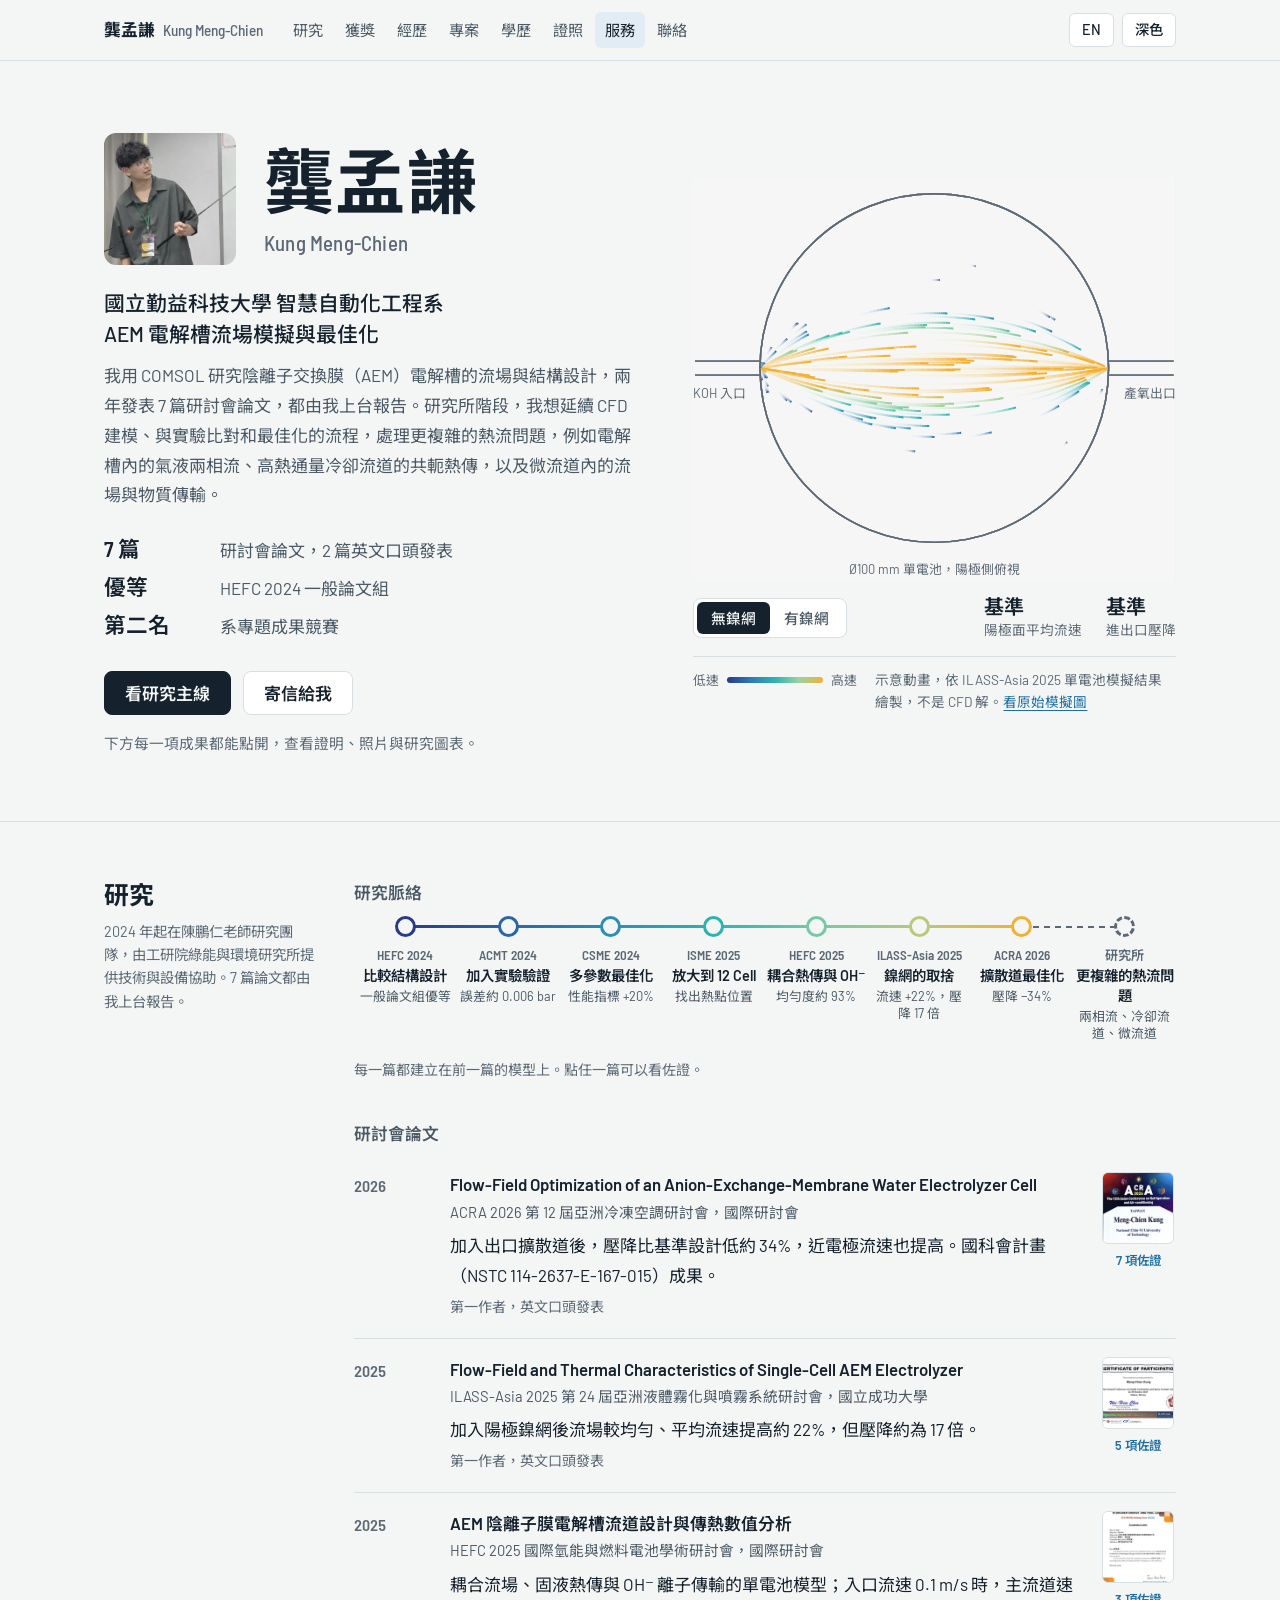
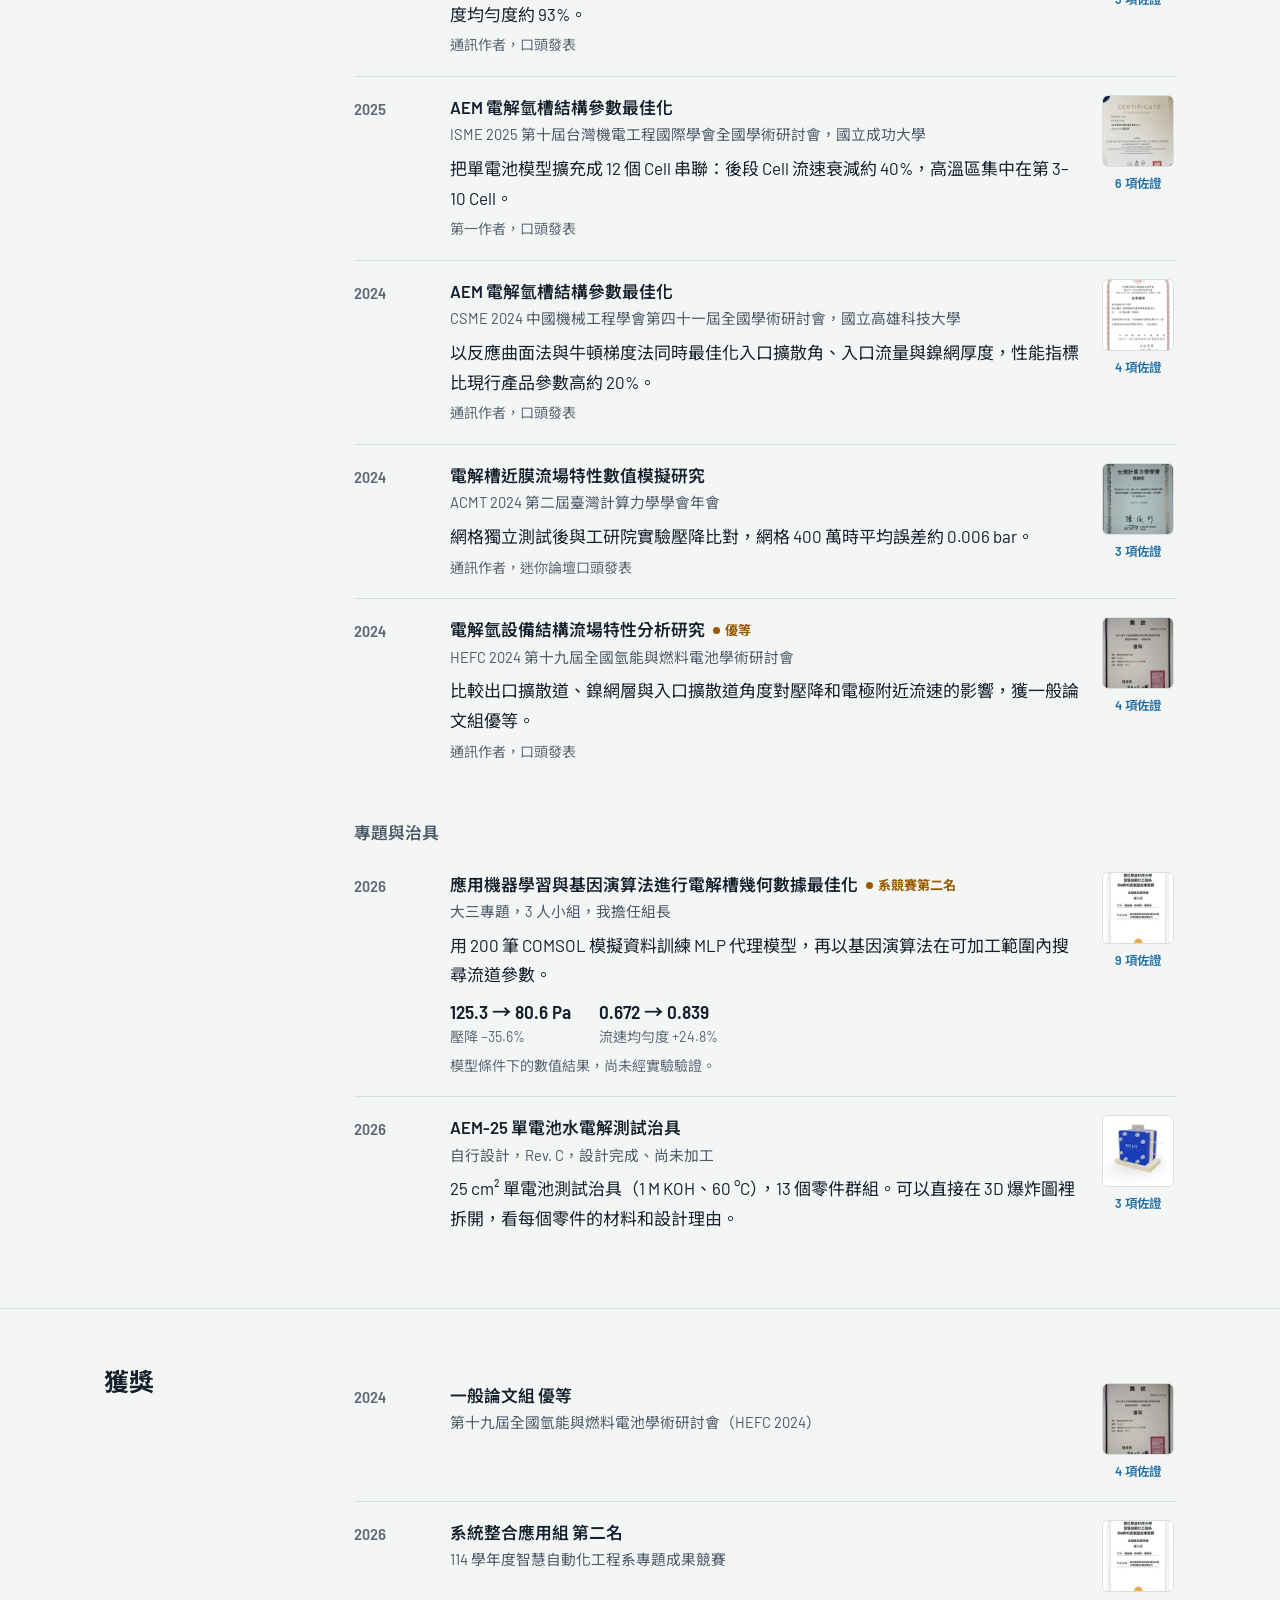
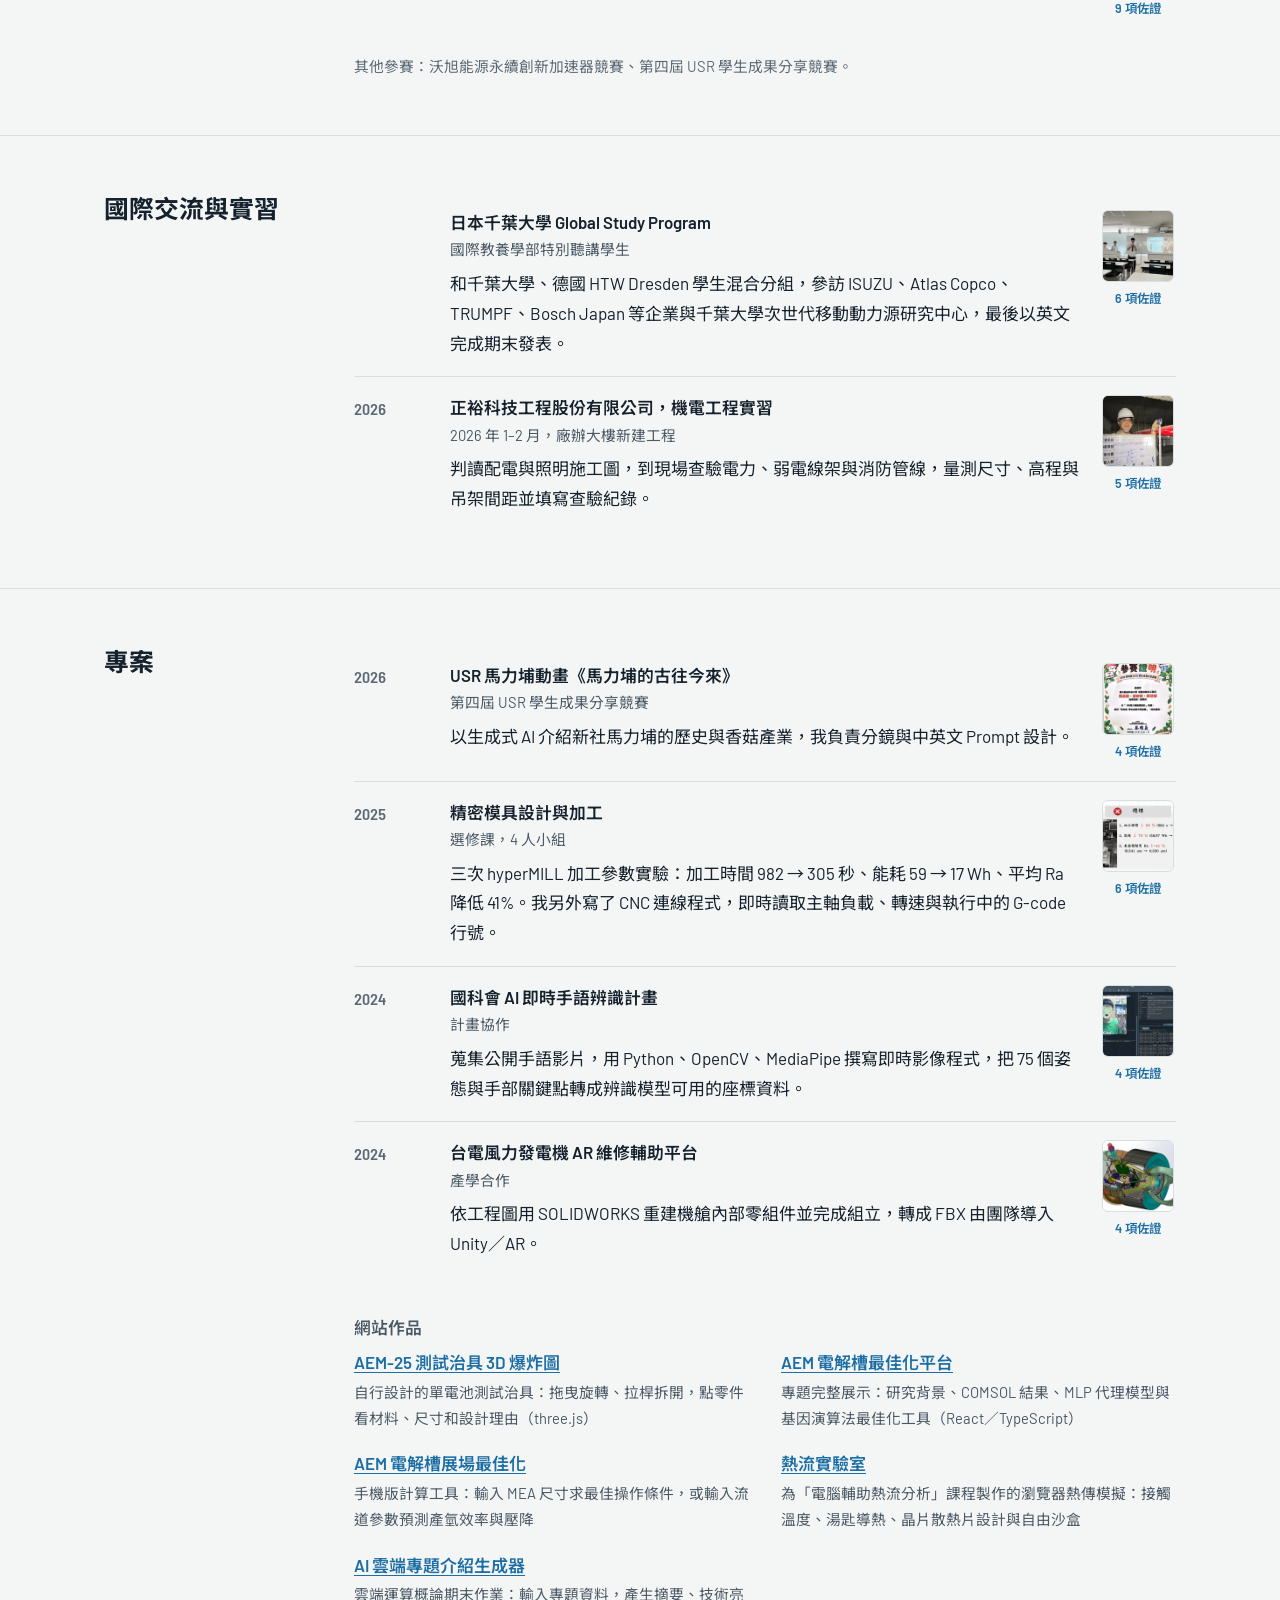
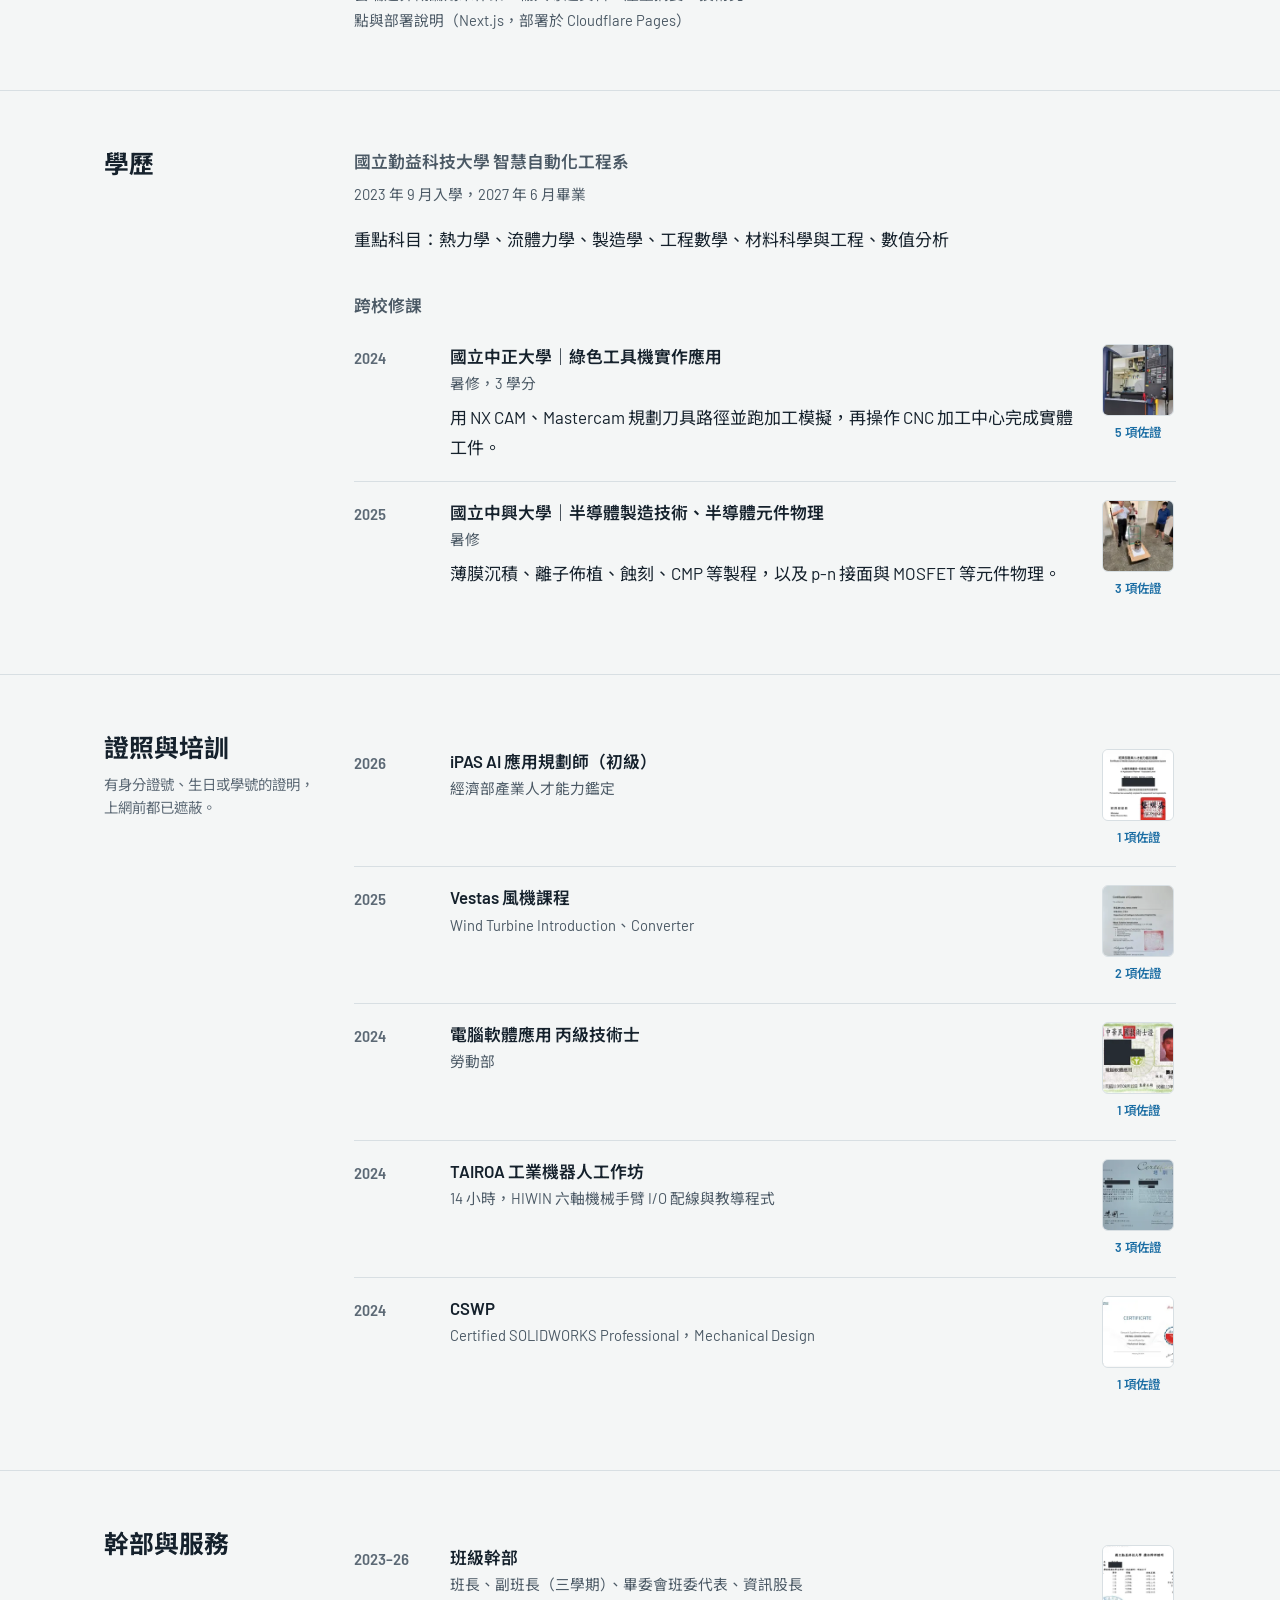
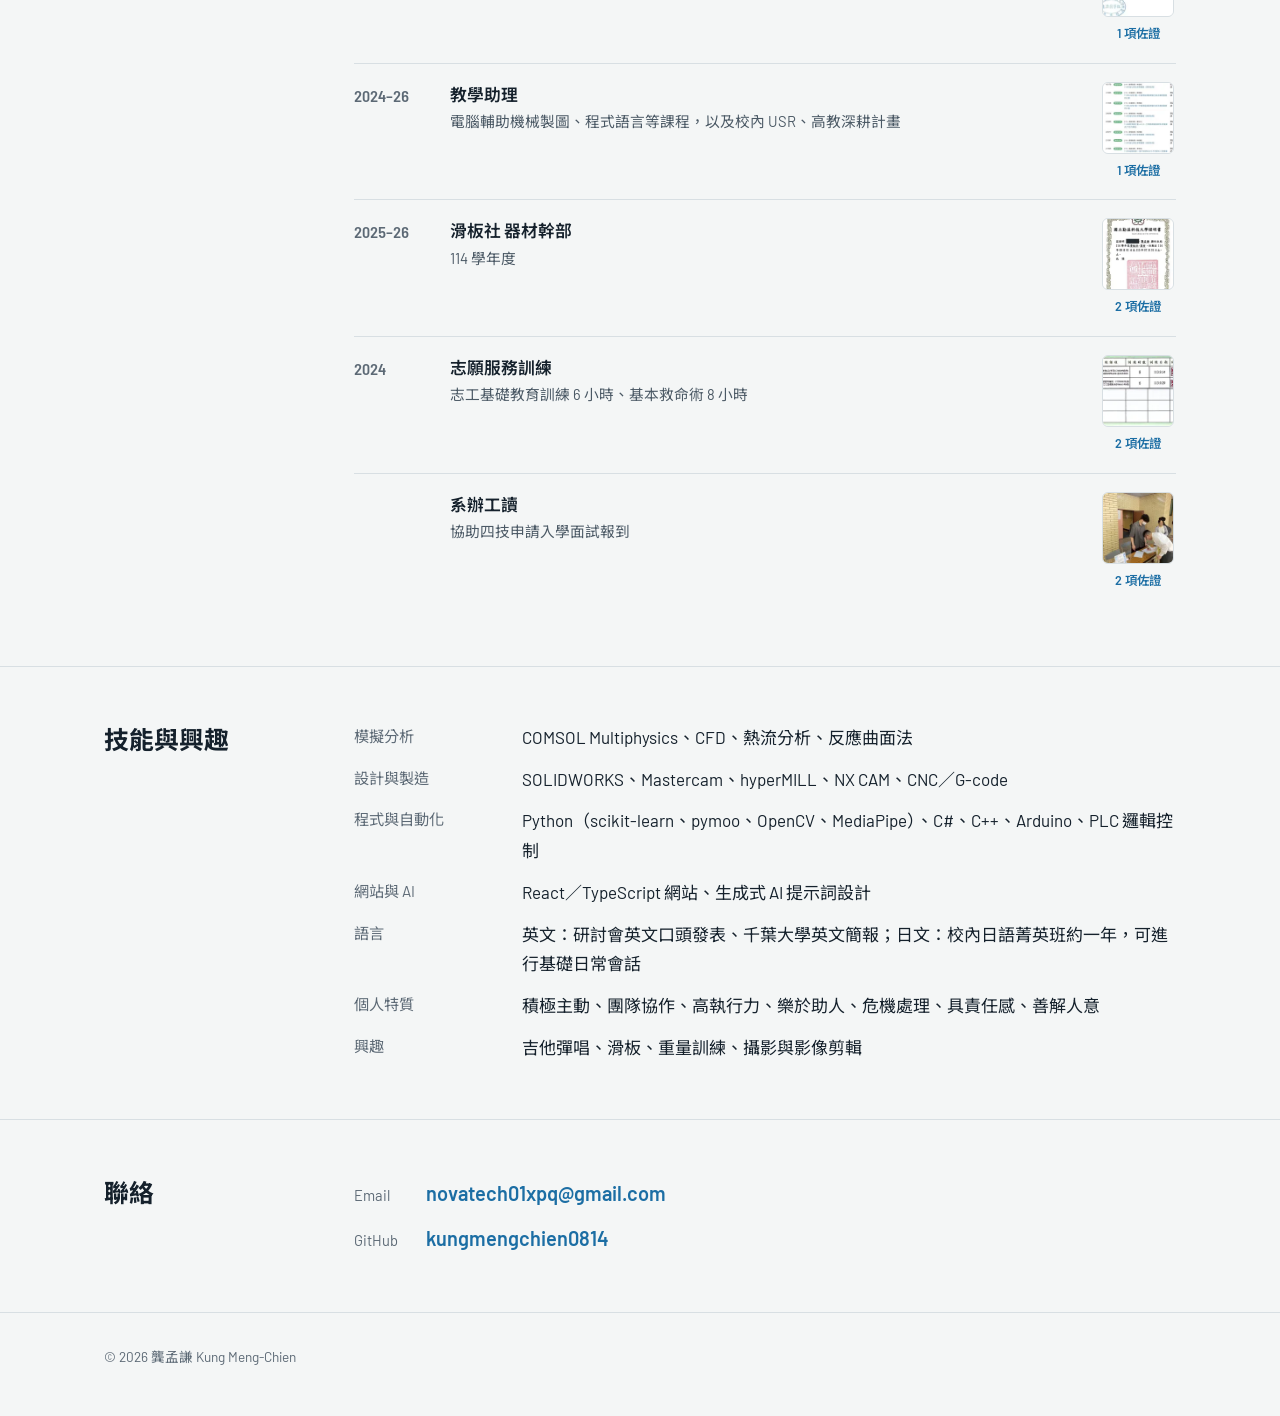
==== index.html @ db16a81c "Open the AEM-25 site in the page's language - Links, the "open in a new tab" button and the embedded" ====
<!DOCTYPE html>
<html lang="zh-Hant">
<head>
    <meta charset="UTF-8">
    <meta name="viewport" content="width=device-width, initial-scale=1.0">
    <title>龔孟謙 | Kung Meng-Chien</title>
    <meta name="description" content="龔孟謙，國立勤益科技大學智慧自動化工程系。研究 AEM 電解槽流場模擬與最佳化，發表 7 篇研討會論文，含 2 篇英文口頭發表。每項成果都附證明與照片。">
    <meta property="og:title" content="龔孟謙 | AEM 電解槽流場模擬與最佳化">
    <meta property="og:description" content="7 篇研討會論文、HEFC 2024 優等、系專題競賽第二名，每項成果都附證明與照片。">
    <meta property="og:image" content="https://kungmengchien.uk/profile.jpg">
    <meta property="og:url" content="https://kungmengchien.uk/">
    <link rel="alternate" hreflang="en" href="https://kungmengchien.uk/en/">
    <link rel="preconnect" href="https://fonts.googleapis.com">
    <link rel="preconnect" href="https://fonts.gstatic.com" crossorigin>
    <link href="https://fonts.googleapis.com/css2?family=Barlow:wght@400;500;600;700&family=Barlow+Semi+Condensed:wght@500;600&family=Noto+Sans+TC:wght@400;700&display=swap" rel="stylesheet">
    <link rel="stylesheet" href="assets/site.css?v=20261030g">
    <script>try { var t = localStorage.getItem("theme"); if (t === "dark" || t === "light") document.documentElement.dataset.theme = t; } catch (e) {}</script>
</head>
<body>
    <a class="skip" href="#main">跳到主要內容</a>
    <header class="topbar">
        <div class="wrap">
            <a class="brand" href="#top">龔孟謙<span>Kung Meng-Chien</span></a>
            <nav class="sections" aria-label="頁面章節">
                <a href="#research">研究</a>
                <a href="#awards">獲獎</a>
                <a href="#experience">經歷</a>
                <a href="#projects">專案</a>
                <a href="#education">學歷</a>
                <a href="#credentials">證照</a>
                <a href="#service">服務</a>
                <a href="#contact">聯絡</a>
            </nav>
            <div class="tools">
                <a class="tool" href="en/" lang="en" hreflang="en">EN</a>
                <button class="tool" type="button" data-theme-toggle aria-pressed="false">深色</button>
            </div>
        </div>
    </header>

    <main id="main">
        <section class="hero" id="top">
            <div class="wrap">
                <div>
                    <div class="who">
                        <img class="portrait" src="assets/portrait.webp" width="360" height="360" alt="龔孟謙在研討會上口頭發表">
                        <h1>龔孟謙<span class="latin" lang="en">Kung Meng-Chien</span></h1>
                    </div>
                    <p class="lead">國立勤益科技大學 智慧自動化工程系<br>AEM 電解槽流場模擬與最佳化</p>
                    <p class="statement">我用 COMSOL 研究陰離子交換膜（AEM）電解槽的流場與結構設計，兩年發表 7 篇研討會論文，都由我上台報告。研究所階段，我想延續 CFD 建模、與實驗比對和最佳化的流程，處理更複雜的熱流問題，例如電解槽內的氣液兩相流、高熱通量冷卻流道的共軛熱傳，以及微流道內的流場與物質傳輸。</p>
                    <ul class="facts">
                        <li><b>7 篇</b>研討會論文，2 篇英文口頭發表</li>
                        <li><b>優等</b>HEFC 2024 一般論文組</li>
                        <li><b>第二名</b>系專題成果競賽</li>
                    </ul>
                    <div class="cta">
                        <a class="btn primary" href="#research">看研究主線</a>
                        <a class="btn" href="mailto:novatech01xpq@gmail.com">寄信給我</a>
                    </div>
                    <p class="hint">下方每一項成果都能點開，查看證明、照片與研究圖表。</p>
                </div>
                <figure class="cell">
                    <div class="cell-stage">
                        <canvas id="flow" role="img" aria-label="Ø100 mm AEM 單電池的流場示意動畫，可切換有無鎳網"></canvas>
                        <span class="lbl in"><span class="full">KOH 入口</span><span class="short">入口</span></span>
                        <span class="lbl out"><span class="full">產氧出口</span><span class="short">出口</span></span>
                        <span class="lbl dia">Ø100 mm 單電池，陽極側俯視</span>
                    </div>
                    <div class="cell-controls">
                        <div class="seg" role="group" aria-label="陽極側鎳網">
                            <button type="button" data-mesh="0" aria-pressed="true">無鎳網</button>
                            <button type="button" data-mesh="1" aria-pressed="false">有鎳網</button>
                        </div>
                        <div class="readout" aria-live="polite">
                            <div><b data-r="speed">基準</b>陽極面平均流速</div>
                            <div><b data-r="dp">基準</b>進出口壓降</div>
                        </div>
                    </div>
                    <figcaption><span class="scale" aria-hidden="true">低速<i></i>高速</span><span>示意動畫，依 ILASS-Asia 2025 單電池模擬結果繪製，不是 CFD 解。<a href="#ev-ilass2025" data-ev="ilass2025">看原始模擬圖</a></span></figcaption>
                </figure>
            </div>
        </section>

        <section class="block" id="research">
            <div class="wrap">
                <div class="block-head">
                    <div>
                        <h2>研究</h2>
                        <p>2024 年起在陳鵬仁老師研究團隊，由工研院綠能與環境研究所提供技術與設備協助。7 篇論文都由我上台報告。</p>
                    </div>
                </div>
                <div>
                    <h3 class="subhead">研究脈絡</h3>
                    <ol class="path" aria-label="7 篇論文的研究演進，由舊到新">
                        <li><a data-ev="hefc2024"><span class="dot"></span><span class="venue">HEFC 2024</span><span class="step">比較結構設計</span><span class="gain">一般論文組優等</span></a></li>
                        <li><a data-ev="acmt2024"><span class="dot"></span><span class="venue">ACMT 2024</span><span class="step">加入實驗驗證</span><span class="gain">誤差約 0.006 bar</span></a></li>
                        <li><a data-ev="csme2024"><span class="dot"></span><span class="venue">CSME 2024</span><span class="step">多參數最佳化</span><span class="gain">性能指標 +20%</span></a></li>
                        <li><a data-ev="isme2025"><span class="dot"></span><span class="venue">ISME 2025</span><span class="step">放大到 12 Cell</span><span class="gain">找出熱點位置</span></a></li>
                        <li><a data-ev="hefc2025"><span class="dot"></span><span class="venue">HEFC 2025</span><span class="step">耦合熱傳與 OH⁻</span><span class="gain">均勻度約 93%</span></a></li>
                        <li><a data-ev="ilass2025"><span class="dot"></span><span class="venue">ILASS-Asia 2025</span><span class="step">鎳網的取捨</span><span class="gain">流速 +22%，壓降 17 倍</span></a></li>
                        <li><a data-ev="acra2026"><span class="dot"></span><span class="venue">ACRA 2026</span><span class="step">擴散道最佳化</span><span class="gain">壓降 −34%</span></a></li>
                        <li><span class="future"><span class="dot"></span><span class="venue">研究所</span><span class="step">更複雜的熱流問題</span><span class="gain">兩相流、冷卻流道、微流道</span></span></li>
                    </ol>
                    <p class="path-note">每一篇都建立在前一篇的模型上。點任一篇可以看佐證。</p>

                    <h3 class="subhead">研討會論文</h3>
                    <ul class="rows">
                        <li><a class="row" data-ev="acra2026">
                            <span class="when">2026</span>
                            <span class="what">
                                <span class="title" lang="en">Flow-Field Optimization of an Anion-Exchange-Membrane Water Electrolyzer Cell</span>
                                <span class="meta">ACRA 2026 第 12 屆亞洲冷凍空調研討會，國際研討會</span>
                                <span class="detail">加入出口擴散道後，壓降比基準設計低約 34%，近電極流速也提高。國科會計畫（NSTC 114-2637-E-167-015）成果。</span>
                                <span class="role">第一作者，英文口頭發表</span>
                            </span>
                        </a></li>
                        <li><a class="row" data-ev="ilass2025">
                            <span class="when">2025</span>
                            <span class="what">
                                <span class="title" lang="en">Flow-Field and Thermal Characteristics of Single-Cell AEM Electrolyzer</span>
                                <span class="meta">ILASS-Asia 2025 第 24 屆亞洲液體霧化與噴霧系統研討會，國立成功大學</span>
                                <span class="detail">加入陽極鎳網後流場較均勻、平均流速提高約 22%，但壓降約為 17 倍。</span>
                                <span class="role">第一作者，英文口頭發表</span>
                            </span>
                        </a></li>
                        <li><a class="row" data-ev="hefc2025">
                            <span class="when">2025</span>
                            <span class="what">
                                <span class="title">AEM 陰離子膜電解槽流道設計與傳熱數值分析</span>
                                <span class="meta">HEFC 2025 國際氫能與燃料電池學術研討會，國際研討會</span>
                                <span class="detail">耦合流場、固液熱傳與 OH⁻ 離子傳輸的單電池模型；入口流速 0.1 m/s 時，主流道速度均勻度約 93%。</span>
                                <span class="role">通訊作者，口頭發表</span>
                            </span>
                        </a></li>
                        <li><a class="row" data-ev="isme2025">
                            <span class="when">2025</span>
                            <span class="what">
                                <span class="title">AEM 電解氫槽結構參數最佳化</span>
                                <span class="meta">ISME 2025 第十屆台灣機電工程國際學會全國學術研討會，國立成功大學</span>
                                <span class="detail">把單電池模型擴充成 12 個 Cell 串聯：後段 Cell 流速衰減約 40%，高溫區集中在第 3–10 Cell。</span>
                                <span class="role">第一作者，口頭發表</span>
                            </span>
                        </a></li>
                        <li><a class="row" data-ev="csme2024">
                            <span class="when">2024</span>
                            <span class="what">
                                <span class="title">AEM 電解氫槽結構參數最佳化</span>
                                <span class="meta">CSME 2024 中國機械工程學會第四十一屆全國學術研討會，國立高雄科技大學</span>
                                <span class="detail">以反應曲面法與牛頓梯度法同時最佳化入口擴散角、入口流量與鎳網厚度，性能指標比現行產品參數高約 20%。</span>
                                <span class="role">通訊作者，口頭發表</span>
                            </span>
                        </a></li>
                        <li><a class="row" data-ev="acmt2024">
                            <span class="when">2024</span>
                            <span class="what">
                                <span class="title">電解槽近膜流場特性數值模擬研究</span>
                                <span class="meta">ACMT 2024 第二屆臺灣計算力學學會年會</span>
                                <span class="detail">網格獨立測試後與工研院實驗壓降比對，網格 400 萬時平均誤差約 0.006 bar。</span>
                                <span class="role">通訊作者，迷你論壇口頭發表</span>
                            </span>
                        </a></li>
                        <li><a class="row" data-ev="hefc2024">
                            <span class="when">2024</span>
                            <span class="what">
                                <span class="title">電解氫設備結構流場特性分析研究<span class="mark">優等</span></span>
                                <span class="meta">HEFC 2024 第十九屆全國氫能與燃料電池學術研討會</span>
                                <span class="detail">比較出口擴散道、鎳網層與入口擴散道角度對壓降和電極附近流速的影響，獲一般論文組優等。</span>
                                <span class="role">通訊作者，口頭發表</span>
                            </span>
                        </a></li>
                    </ul>

                    <h3 class="subhead">專題與治具</h3>
                    <ul class="rows">
                        <li><a class="row" data-ev="capstone">
                            <span class="when">2026</span>
                            <span class="what">
                                <span class="title">應用機器學習與基因演算法進行電解槽幾何數據最佳化<span class="mark">系競賽第二名</span></span>
                                <span class="meta">大三專題，3 人小組，我擔任組長</span>
                                <span class="detail">用 200 筆 COMSOL 模擬資料訓練 MLP 代理模型，再以基因演算法在可加工範圍內搜尋流道參數。</span>
                                <span class="figures">
                                    <span><b>125.3 → 80.6 Pa</b>壓降 −35.6%</span>
                                    <span><b>0.672 → 0.839</b>流速均勻度 +24.8%</span>
                                </span>
                                <span class="role">模型條件下的數值結果，尚未經實驗驗證。</span>
                            </span>
                        </a></li>
                        <li><a class="row" data-ev="fixture">
                            <span class="when">2026</span>
                            <span class="what">
                                <span class="title">AEM-25 單電池水電解測試治具</span>
                                <span class="meta">自行設計，Rev. C，設計完成、尚未加工</span>
                                <span class="detail">25 cm² 單電池測試治具（1 M KOH、60 °C），13 個零件群組。可以直接在 3D 爆炸圖裡拆開，看每個零件的材料和設計理由。</span>
                            </span>
                        </a></li>
                    </ul>
                </div>
            </div>
        </section>

        <section class="block" id="awards">
            <div class="wrap">
                <div class="block-head"><div><h2>獲獎</h2></div></div>
                <div>
                    <ul class="rows">
                        <li><a class="row" data-ev="hefc2024">
                            <span class="when">2024</span>
                            <span class="what">
                                <span class="title">一般論文組 優等</span>
                                <span class="meta">第十九屆全國氫能與燃料電池學術研討會（HEFC 2024）</span>
                            </span>
                        </a></li>
                        <li><a class="row" data-ev="capstone">
                            <span class="when">2026</span>
                            <span class="what">
                                <span class="title">系統整合應用組 第二名</span>
                                <span class="meta">114 學年度智慧自動化工程系專題成果競賽</span>
                            </span>
                        </a></li>
                    </ul>
                    <p class="note">其他參賽：沃旭能源永續創新加速器競賽、第四屆 USR 學生成果分享競賽。</p>
                </div>
            </div>
        </section>

        <section class="block" id="experience">
            <div class="wrap">
                <div class="block-head"><div><h2>國際交流與實習</h2></div></div>
                <div>
                    <ul class="rows">
                        <li><a class="row" data-ev="chiba">
                            <span class="when"></span>
                            <span class="what">
                                <span class="title">日本千葉大學 Global Study Program</span>
                                <span class="meta">國際教養學部特別聽講學生</span>
                                <span class="detail">和千葉大學、德國 HTW Dresden 學生混合分組，參訪 ISUZU、Atlas Copco、TRUMPF、Bosch Japan 等企業與千葉大學次世代移動動力源研究中心，最後以英文完成期末發表。</span>
                            </span>
                        </a></li>
                        <li><a class="row" data-ev="intern">
                            <span class="when">2026</span>
                            <span class="what">
                                <span class="title">正裕科技工程股份有限公司，機電工程實習</span>
                                <span class="meta">2026 年 1–2 月，廠辦大樓新建工程</span>
                                <span class="detail">判讀配電與照明施工圖，到現場查驗電力、弱電線架與消防管線，量測尺寸、高程與吊架間距並填寫查驗紀錄。</span>
                            </span>
                        </a></li>
                    </ul>
                </div>
            </div>
        </section>

        <section class="block" id="projects">
            <div class="wrap">
                <div class="block-head"><div><h2>專案</h2></div></div>
                <div>
                    <ul class="rows">
                        <li><a class="row" data-ev="usr">
                            <span class="when">2026</span>
                            <span class="what">
                                <span class="title">USR 馬力埔動畫《馬力埔的古往今來》</span>
                                <span class="meta">第四屆 USR 學生成果分享競賽</span>
                                <span class="detail">以生成式 AI 介紹新社馬力埔的歷史與香菇產業，我負責分鏡與中英文 Prompt 設計。</span>
                            </span>
                        </a></li>
                        <li><a class="row" data-ev="cnc">
                            <span class="when">2025</span>
                            <span class="what">
                                <span class="title">精密模具設計與加工</span>
                                <span class="meta">選修課，4 人小組</span>
                                <span class="detail">三次 hyperMILL 加工參數實驗：加工時間 982 → 305 秒、能耗 59 → 17 Wh、平均 Ra 降低 41%。我另外寫了 CNC 連線程式，即時讀取主軸負載、轉速與執行中的 G-code 行號。</span>
                            </span>
                        </a></li>
                        <li><a class="row" data-ev="sign">
                            <span class="when">2024</span>
                            <span class="what">
                                <span class="title">國科會 AI 即時手語辨識計畫</span>
                                <span class="meta">計畫協作</span>
                                <span class="detail">蒐集公開手語影片，用 Python、OpenCV、MediaPipe 撰寫即時影像程式，把 75 個姿態與手部關鍵點轉成辨識模型可用的座標資料。</span>
                            </span>
                        </a></li>
                        <li><a class="row" data-ev="wind">
                            <span class="when">2024</span>
                            <span class="what">
                                <span class="title">台電風力發電機 AR 維修輔助平台</span>
                                <span class="meta">產學合作</span>
                                <span class="detail">依工程圖用 SOLIDWORKS 重建機艙內部零組件並完成組立，轉成 FBX 由團隊導入 Unity／AR。</span>
                            </span>
                        </a></li>
                    </ul>

                    <h3 class="subhead">網站作品</h3>
                    <ul class="sites">
                        <li><a href="aem-25/?lang=zh">AEM-25 測試治具 3D 爆炸圖</a><span>自行設計的單電池測試治具：拖曳旋轉、拉桿拆開，點零件看材料、尺寸和設計理由（three.js）</span></li>
                        <li><a href="https://aem-electrolyzer-optimization-site.pages.dev/" target="_blank" rel="noopener">AEM 電解槽最佳化平台</a><span>專題完整展示：研究背景、COMSOL 結果、MLP 代理模型與基因演算法最佳化工具（React／TypeScript）</span></li>
                        <li><a href="https://aem-mobile-demo.pages.dev/" target="_blank" rel="noopener">AEM 電解槽展場最佳化</a><span>手機版計算工具：輸入 MEA 尺寸求最佳操作條件，或輸入流道參數預測產氫效率與壓降</span></li>
                        <li><a href="heat-lab/">熱流實驗室</a><span>為「電腦輔助熱流分析」課程製作的瀏覽器熱傳模擬：接觸溫度、湯匙導熱、晶片散熱片設計與自由沙盒</span></li>
                        <li><a href="https://ai-cloud-project-generator.pages.dev/" target="_blank" rel="noopener">AI 雲端專題介紹生成器</a><span>雲端運算概論期末作業：輸入專題資料，產生摘要、技術亮點與部署說明（Next.js，部署於 Cloudflare Pages）</span></li>
                    </ul>
                </div>
            </div>
        </section>

        <section class="block" id="education">
            <div class="wrap">
                <div class="block-head"><div><h2>學歷</h2></div></div>
                <div>
                    <h3 class="subhead">國立勤益科技大學 智慧自動化工程系</h3>
                    <p class="meta">2023 年 9 月入學，2027 年 6 月畢業</p>
                    <p>重點科目：熱力學、流體力學、製造學、工程數學、材料科學與工程、數值分析</p>

                    <h3 class="subhead">跨校修課</h3>
                    <ul class="rows">
                        <li><a class="row" data-ev="ccu">
                            <span class="when">2024</span>
                            <span class="what">
                                <span class="title">國立中正大學｜綠色工具機實作應用</span>
                                <span class="meta">暑修，3 學分</span>
                                <span class="detail">用 NX CAM、Mastercam 規劃刀具路徑並跑加工模擬，再操作 CNC 加工中心完成實體工件。</span>
                            </span>
                        </a></li>
                        <li><a class="row" data-ev="nchu">
                            <span class="when">2025</span>
                            <span class="what">
                                <span class="title">國立中興大學｜半導體製造技術、半導體元件物理</span>
                                <span class="meta">暑修</span>
                                <span class="detail">薄膜沉積、離子佈植、蝕刻、CMP 等製程，以及 p-n 接面與 MOSFET 等元件物理。</span>
                            </span>
                        </a></li>
                    </ul>
                </div>
            </div>
        </section>

        <section class="block" id="credentials">
            <div class="wrap">
                <div class="block-head"><div><h2>證照與培訓</h2><p>有身分證號、生日或學號的證明，上網前都已遮蔽。</p></div></div>
                <div>
                    <ul class="rows">
                        <li><a class="row" data-ev="ipas">
                            <span class="when">2026</span>
                            <span class="what"><span class="title">iPAS AI 應用規劃師（初級）</span><span class="meta">經濟部產業人才能力鑑定</span></span>
                        </a></li>
                        <li><a class="row" data-ev="vestas">
                            <span class="when">2025</span>
                            <span class="what"><span class="title">Vestas 風機課程</span><span class="meta">Wind Turbine Introduction、Converter</span></span>
                        </a></li>
                        <li><a class="row" data-ev="tqc">
                            <span class="when">2024</span>
                            <span class="what"><span class="title">電腦軟體應用 丙級技術士</span><span class="meta">勞動部</span></span>
                        </a></li>
                        <li><a class="row" data-ev="tairoa">
                            <span class="when">2024</span>
                            <span class="what"><span class="title">TAIROA 工業機器人工作坊</span><span class="meta">14 小時，HIWIN 六軸機械手臂 I/O 配線與教導程式</span></span>
                        </a></li>
                        <li><a class="row" data-ev="cswp">
                            <span class="when">2024</span>
                            <span class="what"><span class="title">CSWP</span><span class="meta">Certified SOLIDWORKS Professional，Mechanical Design</span></span>
                        </a></li>
                    </ul>
                </div>
            </div>
        </section>

        <section class="block" id="service">
            <div class="wrap">
                <div class="block-head"><div><h2>幹部與服務</h2></div></div>
                <div>
                    <ul class="rows">
                        <li><a class="row" data-ev="cadre">
                            <span class="when">2023–26</span>
                            <span class="what"><span class="title">班級幹部</span><span class="meta">班長、副班長（三學期）、畢委會班委代表、資訊股長</span></span>
                        </a></li>
                        <li><a class="row" data-ev="ta">
                            <span class="when">2024–26</span>
                            <span class="what"><span class="title">教學助理</span><span class="meta">電腦輔助機械製圖、程式語言等課程，以及校內 USR、高教深耕計畫</span></span>
                        </a></li>
                        <li><a class="row" data-ev="skate">
                            <span class="when">2025–26</span>
                            <span class="what"><span class="title">滑板社 器材幹部</span><span class="meta">114 學年度</span></span>
                        </a></li>
                        <li><a class="row" data-ev="bls">
                            <span class="when">2024</span>
                            <span class="what"><span class="title">志願服務訓練</span><span class="meta">志工基礎教育訓練 6 小時、基本救命術 8 小時</span></span>
                        </a></li>
                        <li><a class="row" data-ev="office">
                            <span class="when"></span>
                            <span class="what"><span class="title">系辦工讀</span><span class="meta">協助四技申請入學面試報到</span></span>
                        </a></li>
                    </ul>
                </div>
            </div>
        </section>

        <section class="block" id="skills">
            <div class="wrap">
                <div class="block-head"><div><h2>技能與興趣</h2></div></div>
                <div>
                    <dl class="skills">
                        <dt>模擬分析</dt><dd>COMSOL Multiphysics、CFD、熱流分析、反應曲面法</dd>
                        <dt>設計與製造</dt><dd>SOLIDWORKS、Mastercam、hyperMILL、NX CAM、CNC／G-code</dd>
                        <dt>程式與自動化</dt><dd>Python（scikit-learn、pymoo、OpenCV、MediaPipe）、C#、C++、Arduino、PLC 邏輯控制</dd>
                        <dt>網站與 AI</dt><dd>React／TypeScript 網站、生成式 AI 提示詞設計</dd>
                        <dt>語言</dt><dd>英文：研討會英文口頭發表、千葉大學英文簡報；日文：校內日語菁英班約一年，可進行基礎日常會話</dd>
                        <dt>個人特質</dt><dd>積極主動、團隊協作、高執行力、樂於助人、危機處理、具責任感、善解人意</dd>
                        <dt>興趣</dt><dd>吉他彈唱、滑板、重量訓練、攝影與影像剪輯</dd>
                    </dl>
                </div>
            </div>
        </section>

        <section class="block" id="contact">
            <div class="wrap">
                <div class="block-head"><div><h2>聯絡</h2></div></div>
                <div>
                    <ul class="contact-list">
                        <li><span>Email</span><a href="mailto:novatech01xpq@gmail.com">novatech01xpq@gmail.com</a></li>
                        <li><span>GitHub</span><a href="https://github.com/kungmengchien0814" target="_blank" rel="noopener">kungmengchien0814</a></li>
                    </ul>
                </div>
            </div>
        </section>
    </main>

    <footer>
        <div class="wrap">© 2026 龔孟謙 Kung Meng-Chien</div>
    </footer>

    <script src="assets/evidence.js?v=20261030g"></script>
    <script src="assets/site.js?v=20261030g"></script>
</body>
</html>
---- assets/site.css ----
/* 龔孟謙 portfolio — shared styles for / and /en/ */

:root {
    --paper: #F4F6F6;
    --surface: #FFFFFF;
    --ink: #15212C;
    --ink-2: #4B5965;
    --ink-3: #5C6975;
    --rule: #D8DFE3;
    --accent: #1C6EA4;
    --accent-soft: #E1ECF5;
    --hot: #9A5A00;
    --scrim: rgba(13, 20, 27, 0.45);
    --font: "Barlow", "Noto Sans TC", system-ui, -apple-system, "Microsoft JhengHei", sans-serif;
    --font-num: "Barlow Semi Condensed", "Barlow", "Noto Sans TC", system-ui, sans-serif;
    color-scheme: light;
}
@media (prefers-color-scheme: dark) {
    :root:not([data-theme="light"]) {
        --paper: #0D141B;
        --surface: #141D26;
        --ink: #E3E9EE;
        --ink-2: #A9B5BF;
        --ink-3: #82909C;
        --rule: #24313D;
        --accent: #6AB2E3;
        --accent-soft: #17304A;
        --hot: #F0B23C;
        --scrim: rgba(0, 0, 0, 0.6);
        color-scheme: dark;
    }
}
:root[data-theme="dark"] {
    --paper: #0D141B;
    --surface: #141D26;
    --ink: #E3E9EE;
    --ink-2: #A9B5BF;
    --ink-3: #82909C;
    --rule: #24313D;
    --accent: #6AB2E3;
    --accent-soft: #17304A;
    --hot: #F0B23C;
    --scrim: rgba(0, 0, 0, 0.6);
    color-scheme: dark;
}

* { box-sizing: border-box; }
html { scroll-behavior: smooth; scroll-padding-top: 84px; }
body {
    margin: 0;
    background: var(--paper);
    color: var(--ink);
    font: 400 1.0625rem/1.75 var(--font);
    -webkit-font-smoothing: antialiased;
    text-rendering: optimizeLegibility;
}
html[lang="en"] body { line-height: 1.6; }
body.noscroll { overflow: hidden; }
a { color: var(--accent); text-underline-offset: 3px; }
img { max-width: 100%; }
:focus-visible { outline: 2px solid var(--accent); outline-offset: 2px; border-radius: 4px; }
.sr { position: absolute; width: 1px; height: 1px; overflow: hidden; clip-path: inset(50%); white-space: nowrap; }
.skip { position: absolute; left: 16px; top: -48px; z-index: 300; background: var(--ink); color: var(--paper); padding: 8px 14px; border-radius: 6px; }
.skip:focus { top: 12px; }
.wrap { max-width: 1120px; margin: 0 auto; padding: 0 24px; }
.num { font-family: var(--font-num); font-variant-numeric: tabular-nums; }

/* ---------- top bar ---------- */
.topbar {
    position: sticky;
    top: 0;
    z-index: 50;
    /* solid on purpose: a blurred, see-through bar has to be re-blurred every frame while the page scrolls */
    background: var(--paper);
    border-bottom: 1px solid var(--rule);
}
.topbar .wrap { display: flex; align-items: center; gap: 20px; height: 60px; }
.brand { color: var(--ink); text-decoration: none; font-weight: 700; white-space: nowrap; font-size: 1.05rem; }
.brand span { font-family: var(--font-num); font-weight: 500; color: var(--ink-3); margin-left: 8px; font-size: 0.95rem; }
.sections { display: flex; gap: 2px; flex: 1; overflow-x: auto; scrollbar-width: none; }
.sections::-webkit-scrollbar { display: none; }
.sections a {
    color: var(--ink-2);
    text-decoration: none;
    padding: 5px 10px;
    border-radius: 6px;
    font-size: 0.95rem;
    white-space: nowrap;
}
.sections a:hover { color: var(--ink); }
.sections a[aria-current="true"] { color: var(--ink); background: var(--accent-soft); }
.tools { display: flex; gap: 8px; margin-left: auto; }
.tool {
    height: 34px;
    padding: 0 12px;
    border: 1px solid var(--rule);
    border-radius: 6px;
    background: var(--surface);
    color: var(--ink);
    font: 500 0.9rem/1 var(--font);
    text-decoration: none;
    display: inline-flex;
    align-items: center;
    cursor: pointer;
    white-space: nowrap;
}
.tool:hover { border-color: var(--ink-3); }

/* ---------- hero ---------- */
.hero { padding: 72px 0 64px; }
.hero .wrap { display: grid; grid-template-columns: minmax(0, 1.05fr) minmax(0, 0.95fr); gap: 56px; align-items: center; }
.who { display: flex; align-items: center; gap: 28px; }
.portrait { flex: 0 0 auto; width: 132px; height: 132px; border-radius: 12px; object-fit: cover; display: block; background: var(--rule); }
.hero h1 { margin: 0; font-size: clamp(2.75rem, 6vw, 4.4rem); line-height: 1.1; font-weight: 700; letter-spacing: 0.02em; }
html[lang="en"] .hero h1 { letter-spacing: 0; font-family: var(--font-num); font-weight: 600; }
.hero h1 .latin { display: block; margin-top: 10px; font: 500 1.3rem/1.3 var(--font-num); color: var(--ink-3); letter-spacing: 0.01em; }
.lead { margin: 22px 0 0; font-size: 1.3rem; font-weight: 500; line-height: 1.5; }
.statement { margin: 12px 0 0; color: var(--ink-2); max-width: 32em; }
.facts { list-style: none; margin: 26px 0 0; padding: 0; display: grid; gap: 8px; }
.facts li { display: grid; grid-template-columns: 6.5rem minmax(0, 1fr); align-items: baseline; gap: 12px; color: var(--ink-2); }
.facts b { font: 600 1.35rem/1.2 var(--font-num); color: var(--ink); }
.cta { display: flex; flex-wrap: wrap; gap: 12px; margin-top: 30px; }
.btn {
    display: inline-flex;
    align-items: center;
    height: 44px;
    padding: 0 20px;
    border-radius: 8px;
    border: 1px solid var(--rule);
    background: var(--surface);
    color: var(--ink);
    font-weight: 600;
    text-decoration: none;
}
.btn.primary { background: var(--ink); border-color: var(--ink); color: var(--paper); }
.btn:hover { border-color: var(--ink-3); }
.btn.primary:hover { opacity: 0.88; }
.hint { margin: 16px 0 0; font-size: 0.92rem; color: var(--ink-3); }

/* flow cell */
.cell { margin: 0; }
.cell-stage { position: relative; aspect-ratio: 6 / 5; }
.cell-stage canvas { position: absolute; inset: 0; width: 100%; height: 100%; display: block; }
.cell-stage .lbl { position: absolute; font-size: 0.8rem; color: var(--ink-3); white-space: nowrap; pointer-events: none; }
.cell-stage .lbl.in { left: 0; top: calc(50% + 3px); }
.cell-stage .lbl.out { right: 0; top: calc(50% + 3px); text-align: right; }
.cell-stage .lbl .short { display: none; }
.cell-stage .lbl.dia { left: 50%; bottom: 0; transform: translateX(-50%); }
.cell-controls { display: flex; flex-wrap: wrap; align-items: center; justify-content: space-between; gap: 14px 20px; margin-top: 14px; }
.seg { display: inline-flex; padding: 3px; border: 1px solid var(--rule); border-radius: 8px; background: var(--surface); }
.seg button {
    border: 0;
    background: transparent;
    color: var(--ink-2);
    font: 500 0.92rem/1 var(--font);
    padding: 9px 14px;
    border-radius: 6px;
    cursor: pointer;
}
.seg button[aria-pressed="true"] { background: var(--ink); color: var(--paper); }
.readout { display: flex; gap: 24px; font-size: 0.85rem; color: var(--ink-3); }
.readout b { display: block; font: 600 1.25rem/1.2 var(--font-num); color: var(--ink); }
.scale { display: inline-flex; align-items: center; gap: 8px; flex: 0 0 auto; font-size: 0.8rem; color: var(--ink-3); white-space: nowrap; }
.scale i { flex: none; width: 96px; height: 6px; border-radius: 3px; background: linear-gradient(90deg, #2B3A86, #2C7BB6, #2BB3B1, #9BD3A0, #F2B134); }
.cell figcaption { display: flex; flex-wrap: wrap; align-items: baseline; gap: 6px 18px; margin-top: 14px; padding-top: 12px; border-top: 1px solid var(--rule); font-size: 0.85rem; color: var(--ink-3); line-height: 1.6; }
.cell figcaption > span:last-child { flex: 1 1 18em; }

/* ---------- sections ---------- */
.block { padding: 56px 0; border-top: 1px solid var(--rule); }
.block > .wrap { display: grid; grid-template-columns: 210px minmax(0, 1fr); gap: 40px; }
.block-head h2 { margin: 0; font-size: 1.55rem; line-height: 1.3; }
.block-head p { margin: 10px 0 0; font-size: 0.9rem; color: var(--ink-3); line-height: 1.6; }
.block-head > div { position: sticky; top: 92px; }
.subhead { margin: 36px 0 6px; font-size: 1.05rem; color: var(--ink-2); font-weight: 600; }
.subhead:first-child { margin-top: 0; }

/* research path: each paper builds on the previous model; colours follow the hero's slow-to-fast scale */
.path { list-style: none; margin: 8px 0 0; padding: 0; display: grid; grid-template-columns: repeat(8, minmax(0, 1fr)); }
.path li { position: relative; text-align: center; }
.path li::after { content: ""; position: absolute; top: 9px; left: 50%; width: 100%; height: 3px; background: linear-gradient(90deg, var(--c), var(--c2)); }
.path li:last-child::after { display: none; }
.path li:nth-last-child(2)::after { height: 2px; top: 10px; background: repeating-linear-gradient(90deg, var(--ink-3) 0 6px, transparent 6px 11px); }
.path li:nth-child(1) { --c: #2B3A86; --c2: #2C65A6; }
.path li:nth-child(2) { --c: #2C65A6; --c2: #2C8EB4; }
.path li:nth-child(3) { --c: #2C8EB4; --c2: #2BB3B1; }
.path li:nth-child(4) { --c: #2BB3B1; --c2: #76C8A6; }
.path li:nth-child(5) { --c: #76C8A6; --c2: #B8C87C; }
.path li:nth-child(6) { --c: #B8C87C; --c2: #F2B134; }
.path li:nth-child(7) { --c: #F2B134; }
.path li:nth-child(8) { --c: var(--ink-3); }
.path a, .path .future { display: flex; flex-direction: column; align-items: center; gap: 2px; padding: 0 2px 6px; color: inherit; text-decoration: none; border-radius: 8px; }
.dot { position: relative; z-index: 1; width: 21px; height: 21px; margin-bottom: 8px; border-radius: 50%; border: 3px solid var(--c); background: var(--paper); transition: transform 0.15s ease, background 0.15s ease; }
.path .future .dot { border-style: dashed; }
.path a:hover .dot, .path a:focus-visible .dot { background: var(--c); transform: scale(1.18); }
.path a:hover .step { color: var(--accent); }
.path .venue { font: 600 0.82rem/1.3 var(--font-num); color: var(--ink-3); }
.path .step { font-weight: 600; font-size: 0.9rem; line-height: 1.4; }
.path .gain { font-size: 0.8rem; line-height: 1.35; color: var(--ink-2); }
.path-note { margin: 10px 0 0; font-size: 0.88rem; color: var(--ink-3); }

.rows { list-style: none; margin: 0; padding: 0; }
.rows > li + li { border-top: 1px solid var(--rule); }
.row {
    display: grid;
    grid-template-columns: 76px minmax(0, 1fr) auto;
    gap: 2px 20px;
    padding: 18px 14px;
    margin: 0 -14px;
    border-radius: 10px;
    color: inherit;
    text-decoration: none;
}
a.row:hover { background: var(--surface); }
a.row:hover .title { color: var(--accent); }
.when { font: 600 1rem/1.75 var(--font-num); color: var(--ink-3); font-variant-numeric: tabular-nums; }
.what { min-width: 0; }
.title { display: block; font-weight: 600; font-size: 1.05rem; line-height: 1.5; }
.meta { display: block; color: var(--ink-2); font-size: 0.92rem; margin-top: 2px; }
.detail { display: block; margin-top: 6px; }
.role { display: block; margin-top: 4px; font-size: 0.88rem; color: var(--ink-3); }
.mark { display: inline-block; margin-left: 8px; font-size: 0.82rem; font-weight: 700; color: var(--hot); white-space: nowrap; vertical-align: 1px; }
.mark::before { content: ""; display: inline-block; width: 7px; height: 7px; border-radius: 50%; background: currentColor; margin-right: 5px; vertical-align: 1px; }
.figures { display: flex; flex-wrap: wrap; gap: 6px 28px; margin-top: 10px; }
.figures span { font-size: 0.88rem; color: var(--ink-3); }
.figures b { display: block; font: 600 1.2rem/1.3 var(--font-num); color: var(--ink); }

/* evidence preview attached to each clickable row (filled by site.js) */
.ev { display: flex; flex-direction: column; align-items: center; gap: 6px; width: 76px; }
.ev img { width: 72px; height: 72px; object-fit: cover; border-radius: 6px; border: 1px solid var(--rule); background: var(--surface); display: block; }
.ev span { font-size: 0.78rem; font-weight: 600; color: var(--accent); white-space: nowrap; }

.note { margin: 16px 0 0; font-size: 0.92rem; color: var(--ink-3); }
.plain .row { grid-template-columns: 76px minmax(0, 1fr); }

.sites { list-style: none; padding: 0; margin: 0; display: grid; grid-template-columns: 1fr 1fr; gap: 18px 32px; }
.sites a { font-weight: 600; }
.sites span { display: block; font-size: 0.92rem; color: var(--ink-2); margin-top: 2px; }

.stats { display: flex; flex-wrap: wrap; gap: 8px 36px; margin: 12px 0 8px; }
.stats span { font-size: 0.9rem; color: var(--ink-3); }
.stats b { display: block; font: 600 1.45rem/1.25 var(--font-num); color: var(--ink); }

.skills { margin: 0; display: grid; grid-template-columns: 9rem minmax(0, 1fr); gap: 12px 24px; }
.skills dt { color: var(--ink-3); font-size: 0.95rem; }
.skills dd { margin: 0; }

.contact-list { list-style: none; margin: 0; padding: 0; display: grid; gap: 10px; }
.contact-list a { font-size: 1.25rem; font-weight: 600; text-decoration: none; }
.contact-list a:hover { text-decoration: underline; }
.contact-list span { display: inline-block; width: 4.5rem; color: var(--ink-3); font-size: 0.92rem; }

footer { padding: 32px 0 48px; border-top: 1px solid var(--rule); color: var(--ink-3); font-size: 0.85rem; }

/* ---------- evidence drawer ---------- */
.scrim { position: fixed; inset: 0; background: var(--scrim); z-index: 90; opacity: 0; pointer-events: none; transition: opacity 0.22s ease; }
.scrim.open { opacity: 1; pointer-events: auto; }
.drawer {
    position: fixed;
    top: 0;
    right: 0;
    bottom: 0;
    width: min(640px, 100%);
    background: var(--paper);
    z-index: 100;
    display: flex;
    flex-direction: column;
    transform: translateX(100%);
    visibility: hidden;
    transition: transform 0.28s cubic-bezier(0.2, 0.7, 0.2, 1), visibility 0s linear 0.28s;
    box-shadow: -16px 0 40px rgba(0, 0, 0, 0.18);
}
.drawer.open { transform: none; visibility: visible; transition: transform 0.28s cubic-bezier(0.2, 0.7, 0.2, 1); }
.drawer-head { display: flex; align-items: flex-start; gap: 16px; padding: 20px 24px 16px; border-bottom: 1px solid var(--rule); }
.drawer-head h2 { margin: 0; font-size: 1.25rem; line-height: 1.45; }
.drawer-head p { margin: 4px 0 0; color: var(--ink-2); font-size: 0.92rem; }
.icon-btn {
    flex: 0 0 auto;
    width: 38px;
    height: 38px;
    border-radius: 8px;
    border: 1px solid var(--rule);
    background: var(--surface);
    color: var(--ink);
    font-size: 1.3rem;
    line-height: 1;
    cursor: pointer;
    margin-left: auto;
}
.drawer-body { overflow-y: auto; overscroll-behavior: contain; padding: 18px 24px 48px; }
.cite { margin: 0 0 16px; padding: 10px 14px; background: var(--surface); border-left: 3px solid var(--accent); font-size: 0.9rem; color: var(--ink-2); line-height: 1.6; }
.summary { margin: 0 0 24px; }
.summary p { margin: 0 0 10px; }
.links { display: flex; flex-wrap: wrap; gap: 8px 20px; margin: -12px 0 22px; }
.try { margin: 0 0 26px; padding: 16px; border: 1px solid var(--rule); border-radius: 10px; background: var(--surface); }
.try p { margin: 0 0 12px; font-size: 0.95rem; }
.try-actions { display: flex; flex-wrap: wrap; gap: 10px; }
.try-actions.running { display: block; }
.try-actions.running .btn { margin-top: 10px; }
.try iframe { display: block; width: 100%; height: 640px; border: 1px solid var(--rule); border-radius: 8px; background: #fff; }
.drawer-foot { display: flex; align-items: center; gap: 10px; padding: 10px 16px; border-top: 1px solid var(--rule); background: var(--paper); }
.drawer-foot[hidden] { display: none; }
.step-btn {
    flex: 1 1 0;
    min-width: 0;
    display: flex;
    align-items: center;
    gap: 8px;
    height: 44px;
    padding: 0 12px;
    border: 1px solid var(--rule);
    border-radius: 8px;
    background: var(--surface);
    color: var(--ink);
    font: 500 0.88rem/1.2 var(--font);
    cursor: pointer;
    text-align: left;
}
.step-btn.next { justify-content: flex-end; text-align: right; }
.step-btn:hover { border-color: var(--ink-3); }
.step-btn .lbl { min-width: 0; overflow: hidden; text-overflow: ellipsis; white-space: nowrap; }
.step-btn .arrow { flex: 0 0 auto; font-size: 1.25rem; color: var(--ink-3); }
.pos { flex: 0 0 auto; font: 500 0.85rem/1 var(--font-num); color: var(--ink-3); }
.gallery { display: grid; gap: 26px; }
.gallery figure { margin: 0; }
.shot { display: block; width: 100%; padding: 0; border: 1px solid var(--rule); border-radius: 8px; overflow: hidden; background: #fff; cursor: zoom-in; }
/* never stretch an image past its own pixels: small charts stay sharp, centred on white */
.shot img { display: block; width: auto; max-width: 100%; height: auto; margin: 0 auto; }
.gallery figcaption { margin-top: 8px; font-size: 0.9rem; color: var(--ink-2); line-height: 1.6; }
.kind { display: inline-block; font-weight: 600; color: var(--ink); margin-right: 8px; }

/* ---------- lightbox ---------- */
.lightbox { position: fixed; inset: 0; z-index: 200; background: rgba(6, 10, 14, 0.94); display: none; flex-direction: column; align-items: center; justify-content: center; padding: 56px 64px 24px; }
.lightbox.open { display: flex; }
.lightbox img { max-width: 100%; max-height: calc(100vh - 140px); object-fit: contain; border-radius: 4px; background: #fff; }
.lightbox p { color: #D6DEE5; font-size: 0.92rem; margin: 14px 0 0; text-align: center; max-width: 60em; }
.lb-btn { position: absolute; width: 44px; height: 44px; border-radius: 8px; border: 1px solid rgba(255, 255, 255, 0.25); background: rgba(255, 255, 255, 0.08); color: #fff; font-size: 1.4rem; cursor: pointer; }
.lb-btn:hover { background: rgba(255, 255, 255, 0.18); }
.lb-close { top: 12px; right: 12px; }
.lb-prev { left: 12px; top: 50%; transform: translateY(-50%); }
.lb-next { right: 12px; top: 50%; transform: translateY(-50%); }
.lb-count { position: absolute; top: 22px; left: 20px; color: #9FB0BE; font: 500 0.9rem/1 var(--font-num); }

/* ---------- responsive ---------- */
@media (max-width: 900px) {
    .hero .wrap { grid-template-columns: 1fr; gap: 40px; }
    /* one column on tablets: the figure spans the column in a wide frame, pipes running to both edges */
    .cell-stage { aspect-ratio: 16 / 9; }
    .block > .wrap { grid-template-columns: 1fr; gap: 20px; }
    .block-head > div { position: static; }
}
@media (max-width: 760px) {
    html { scroll-padding-top: 104px; }
    .wrap { padding: 0 16px; }
    .topbar .wrap { flex-wrap: wrap; height: auto; gap: 0; padding-top: 10px; }
    .brand span { display: none; }
    .sections { order: 3; flex-basis: calc(100% + 32px); margin: 8px -16px 0; padding: 0 10px 8px; }
    .hero { padding: 40px 0 48px; }
    .who { gap: 18px; }
    .cell-stage { aspect-ratio: 6 / 5; }
    .cell-stage .lbl .full { display: none; }
    .cell-stage .lbl .short { display: inline; }
    .portrait { width: 92px; height: 92px; border-radius: 10px; }
    .lead { font-size: 1.15rem; }
    .facts li { grid-template-columns: 5.4rem minmax(0, 1fr); }
    .row { grid-template-columns: minmax(0, 1fr) 64px; padding: 16px 10px; margin: 0 -10px; }
    .row .when { grid-column: 1; grid-row: 1; font-size: 0.92rem; line-height: 1.4; }
    .row .what { grid-column: 1; grid-row: 2; }
    .row .ev { grid-column: 2; grid-row: 1 / span 2; width: 64px; }
    .ev img { width: 60px; height: 60px; }
    .plain .row { grid-template-columns: 1fr; }
    .path { grid-template-columns: 1fr; }
    .path li { text-align: left; }
    .path li::after { top: 21px; left: 9px; width: 3px; height: calc(100% - 21px); background: linear-gradient(180deg, var(--c), var(--c2)); }
    .path li:nth-last-child(2)::after { top: 21px; left: 10px; width: 2px; height: calc(100% - 21px); background: repeating-linear-gradient(180deg, var(--ink-3) 0 6px, transparent 6px 11px); }
    .path a, .path .future { display: grid; grid-template-columns: 21px minmax(0, 1fr); column-gap: 14px; align-items: start; padding: 0 0 14px; }
    .path .dot { grid-row: 1 / span 3; margin: 0; }
    .path .venue, .path .step, .path .gain { grid-column: 2; }
    .try iframe { height: 560px; }
    .sites { grid-template-columns: 1fr; }
    .skills { grid-template-columns: 1fr; gap: 2px; }
    .skills dd { margin-bottom: 12px; }
    .drawer-head { padding: 16px; }
    .drawer-body { padding: 16px 16px 40px; }
    .lightbox { padding: 64px 8px 16px; }
    .lb-prev, .lb-next { top: auto; bottom: 12px; transform: none; }
}
@media (prefers-reduced-motion: reduce) {
    html { scroll-behavior: auto; }
    .scrim, .drawer, .drawer.open { transition: none; }
}
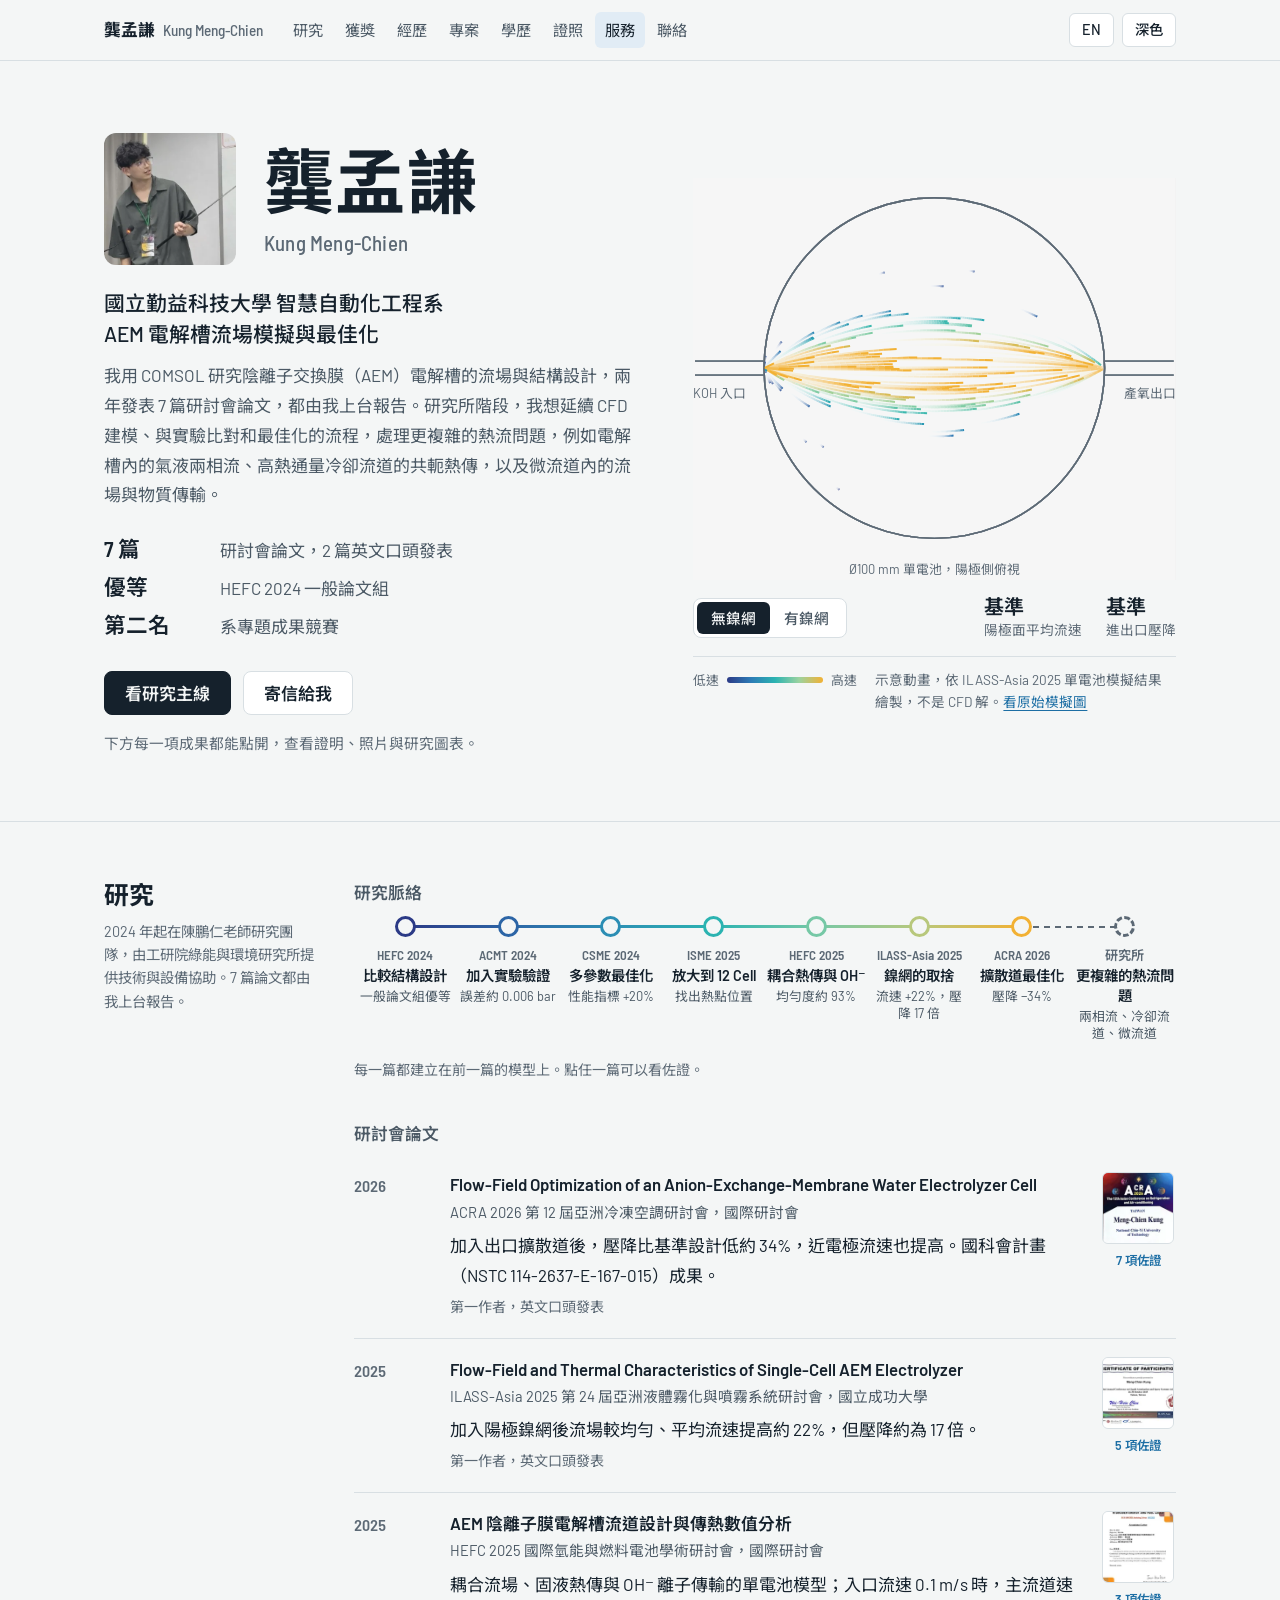
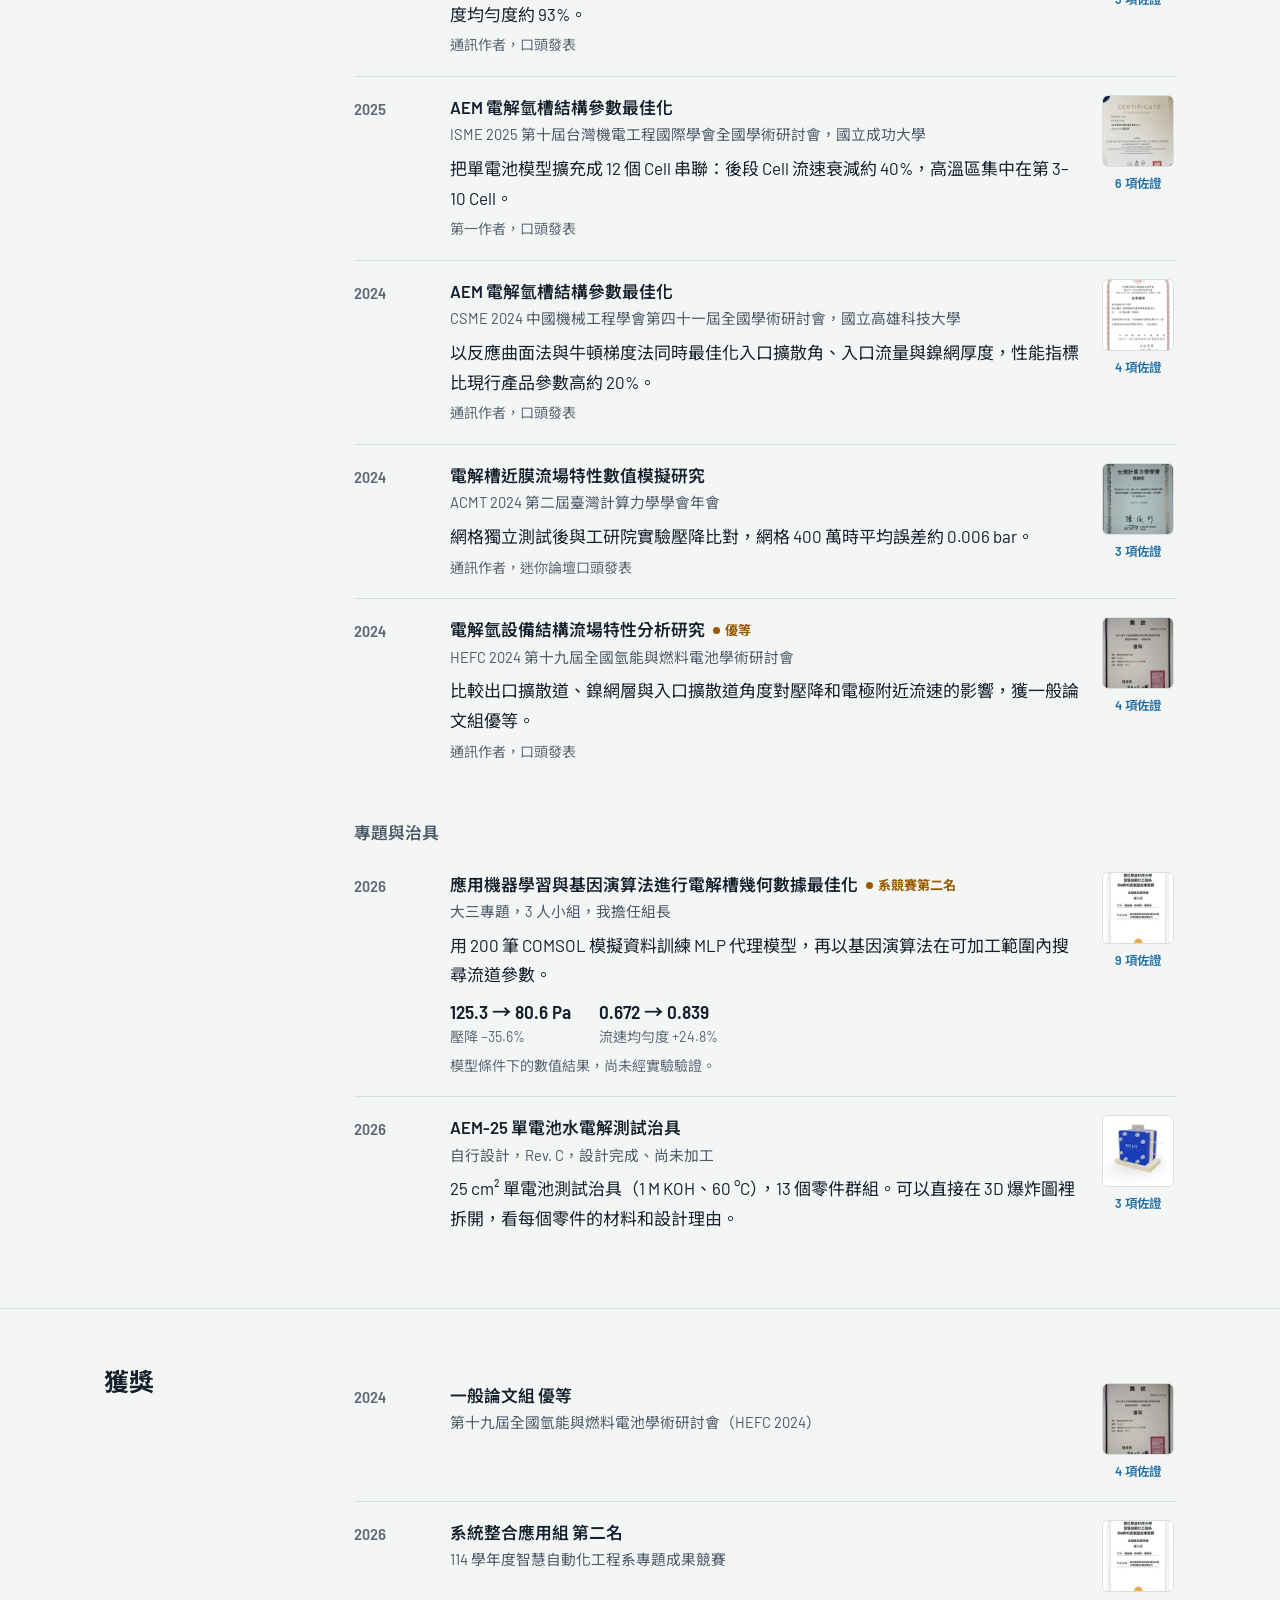
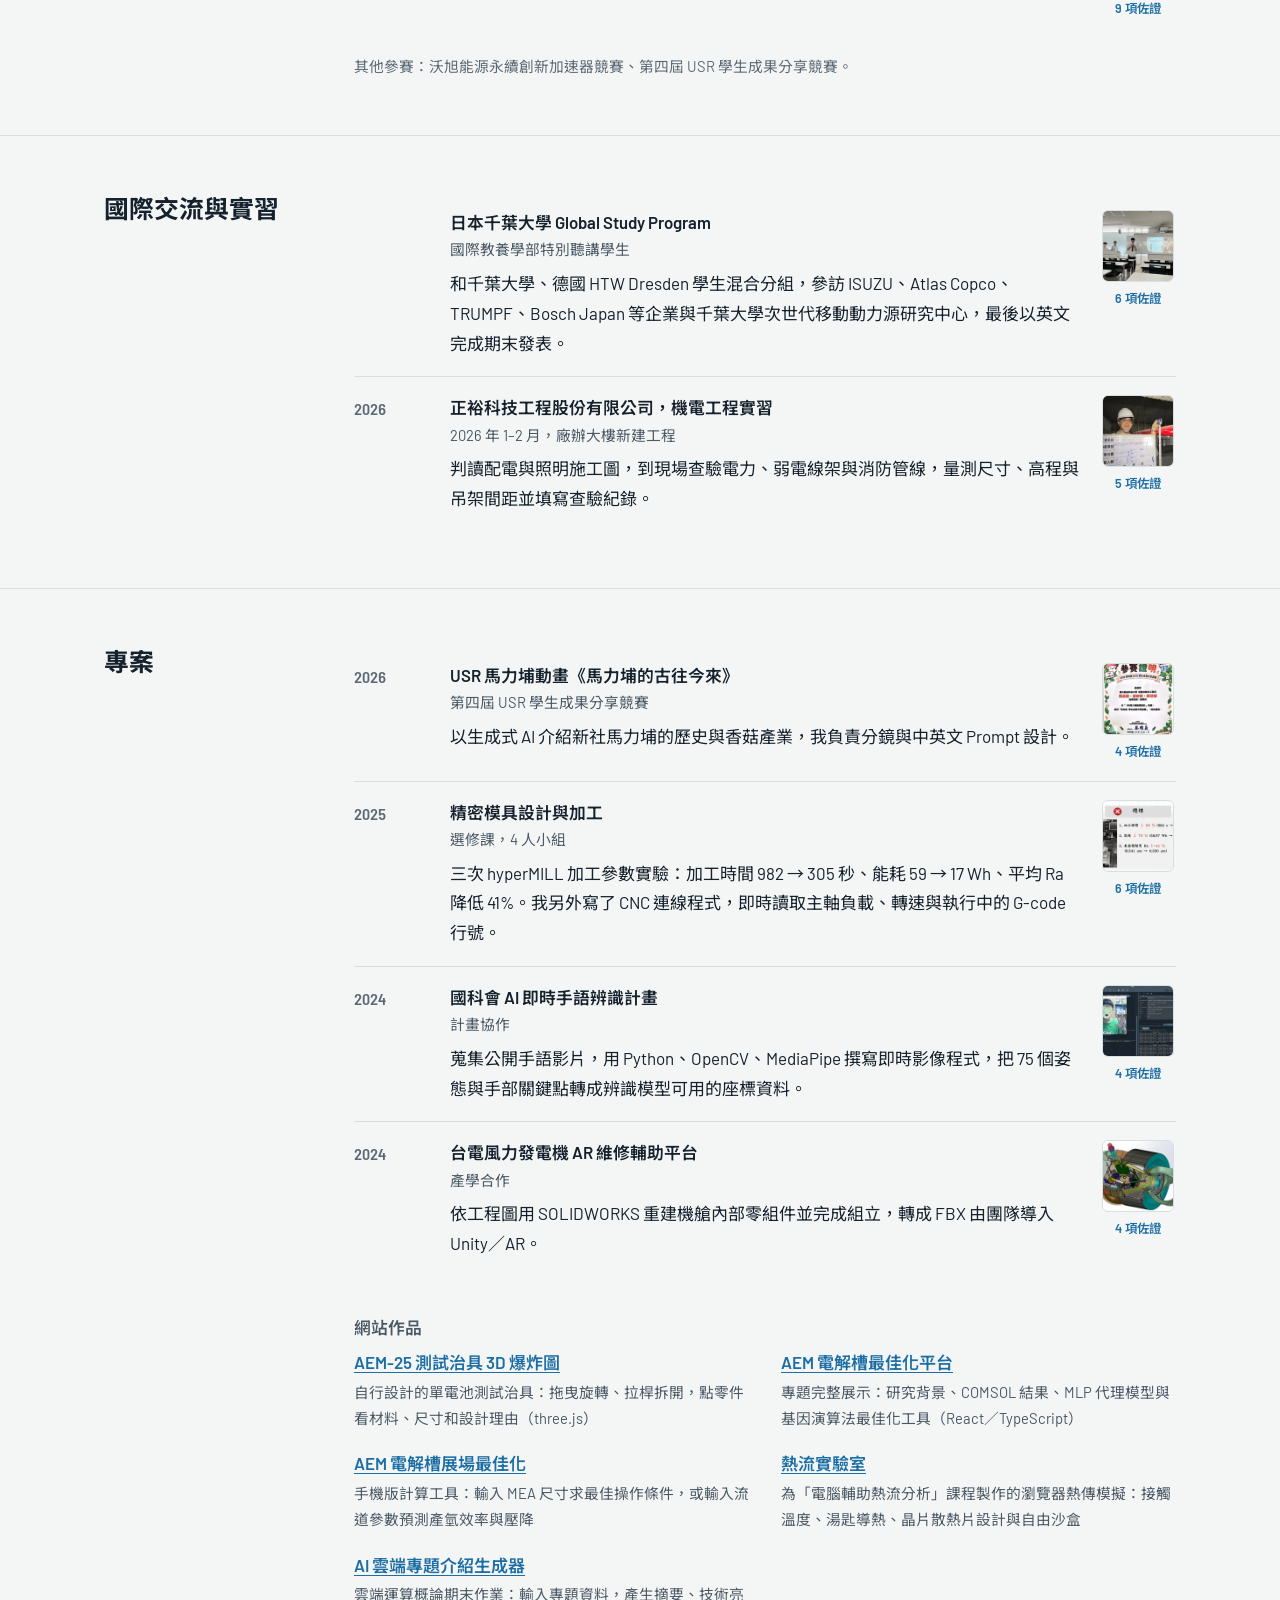
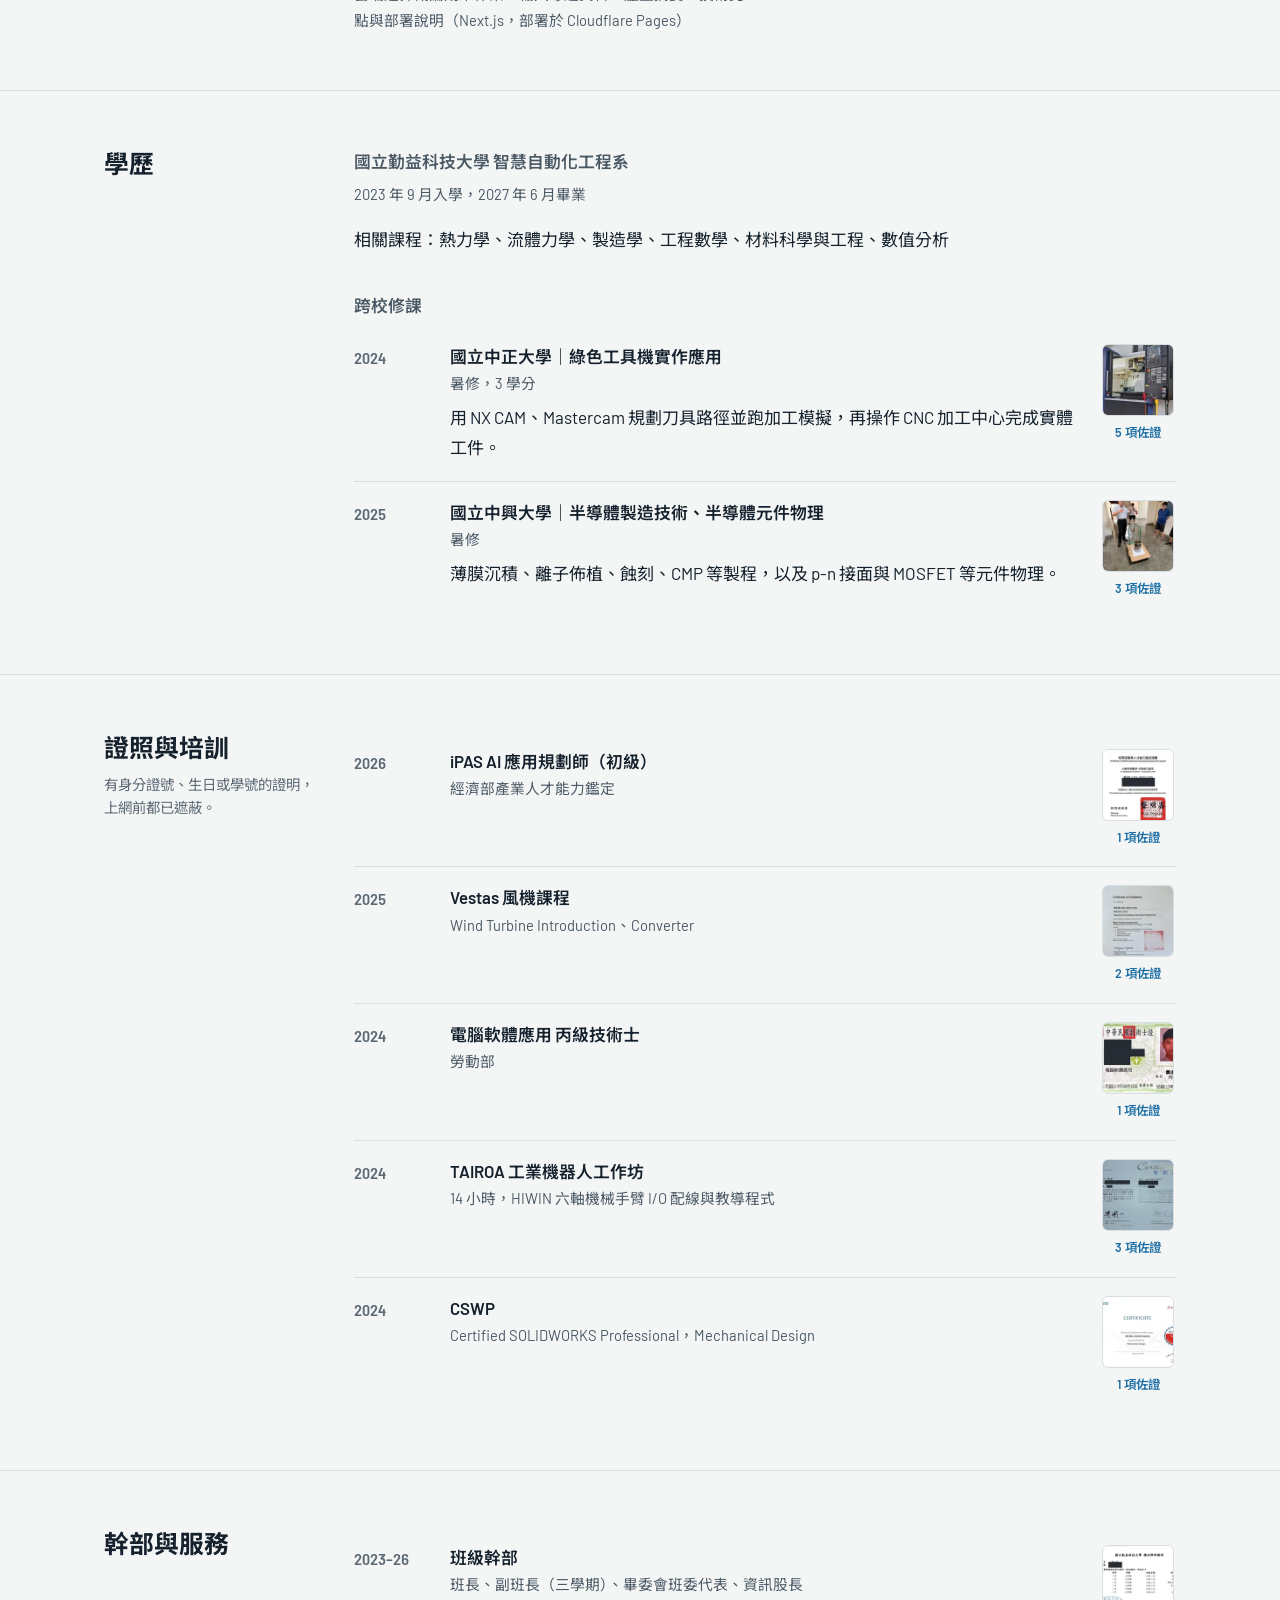
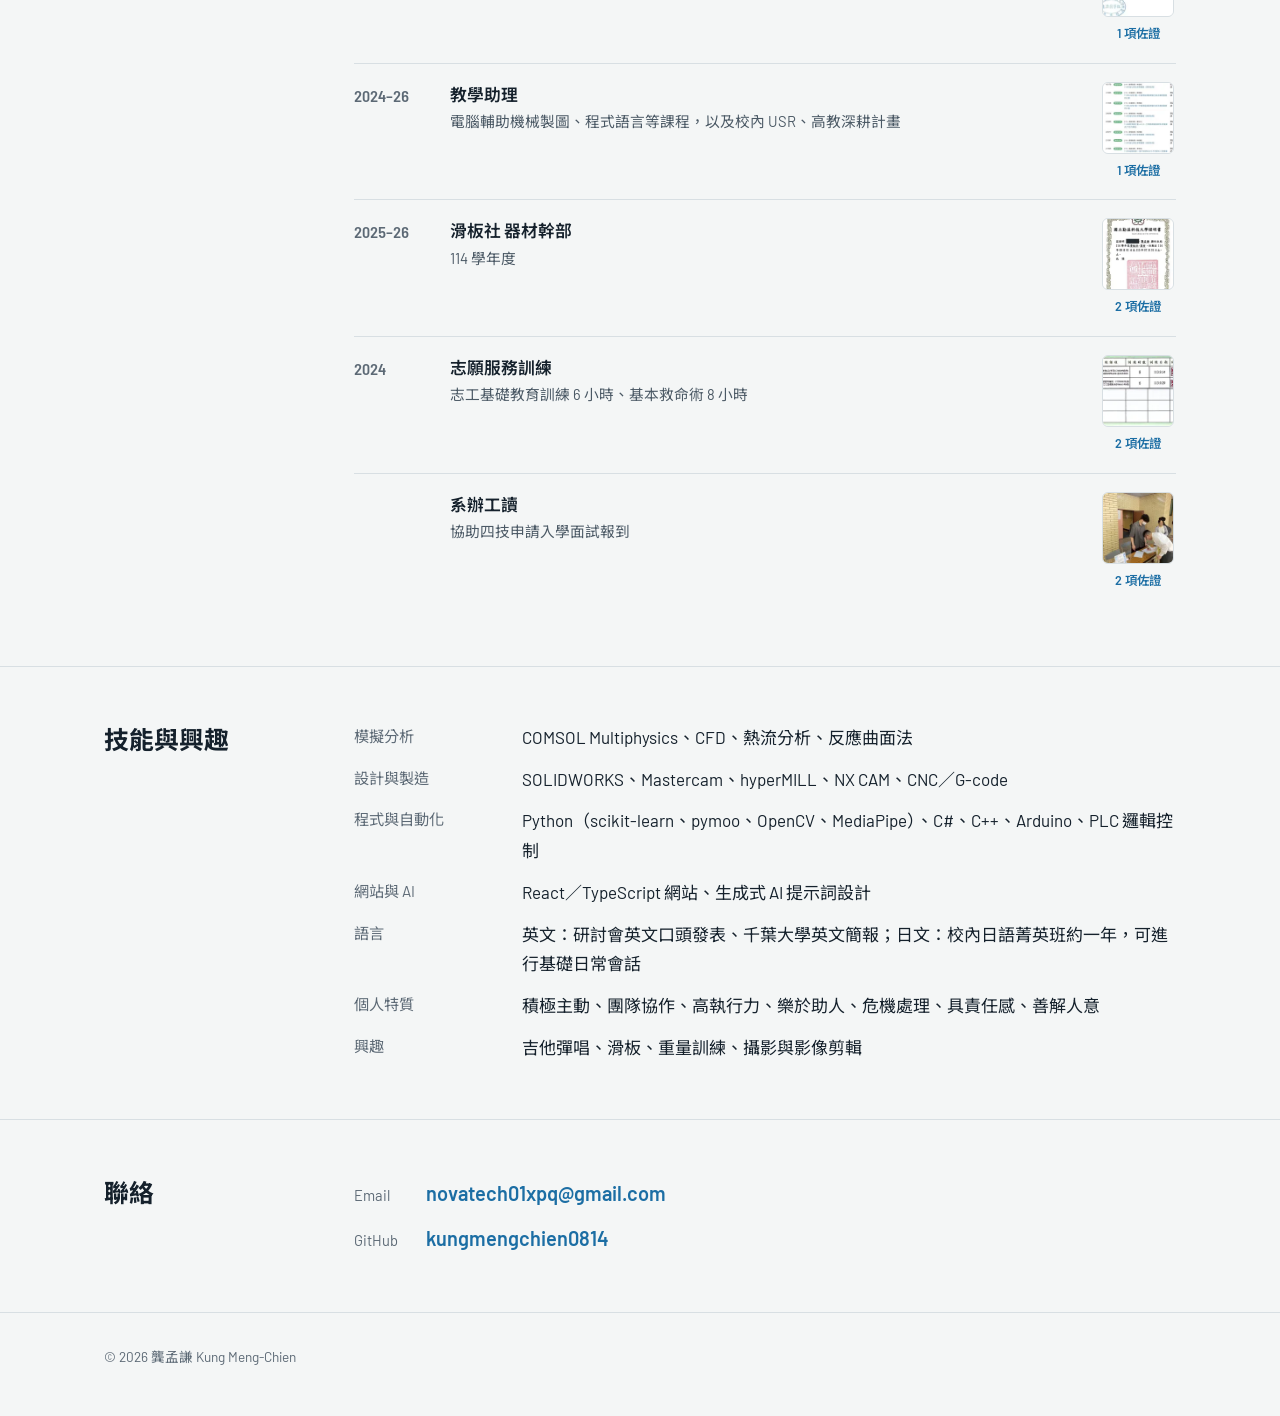
==== commit a3648c22: "Remove class rank, grades and the class-ranking award" ====
--- a/index.html
+++ b/index.html
@@ -13,7 +13,7 @@
     <link rel="preconnect" href="https://fonts.googleapis.com">
     <link rel="preconnect" href="https://fonts.gstatic.com" crossorigin>
     <link href="https://fonts.googleapis.com/css2?family=Barlow:wght@400;500;600;700&family=Barlow+Semi+Condensed:wght@500;600&family=Noto+Sans+TC:wght@400;700&display=swap" rel="stylesheet">
-    <link rel="stylesheet" href="assets/site.css?v=20261030g">
+    <link rel="stylesheet" href="assets/site.css?v=20261031a">
     <script>try { var t = localStorage.getItem("theme"); if (t === "dark" || t === "light") document.documentElement.dataset.theme = t; } catch (e) {}</script>
 </head>
 <body>
@@ -306,7 +306,7 @@
                 <div>
                     <h3 class="subhead">國立勤益科技大學 智慧自動化工程系</h3>
                     <p class="meta">2023 年 9 月入學，2027 年 6 月畢業</p>
-                    <p>重點科目：熱力學、流體力學、製造學、工程數學、材料科學與工程、數值分析</p>
+                    <p>相關課程：熱力學、流體力學、製造學、工程數學、材料科學與工程、數值分析</p>
 
                     <h3 class="subhead">跨校修課</h3>
                     <ul class="rows">
@@ -425,7 +425,7 @@
         <div class="wrap">© 2026 龔孟謙 Kung Meng-Chien</div>
     </footer>
 
-    <script src="assets/evidence.js?v=20261030g"></script>
-    <script src="assets/site.js?v=20261030g"></script>
+    <script src="assets/evidence.js?v=20261031a"></script>
+    <script src="assets/site.js?v=20261031a"></script>
 </body>
 </html>
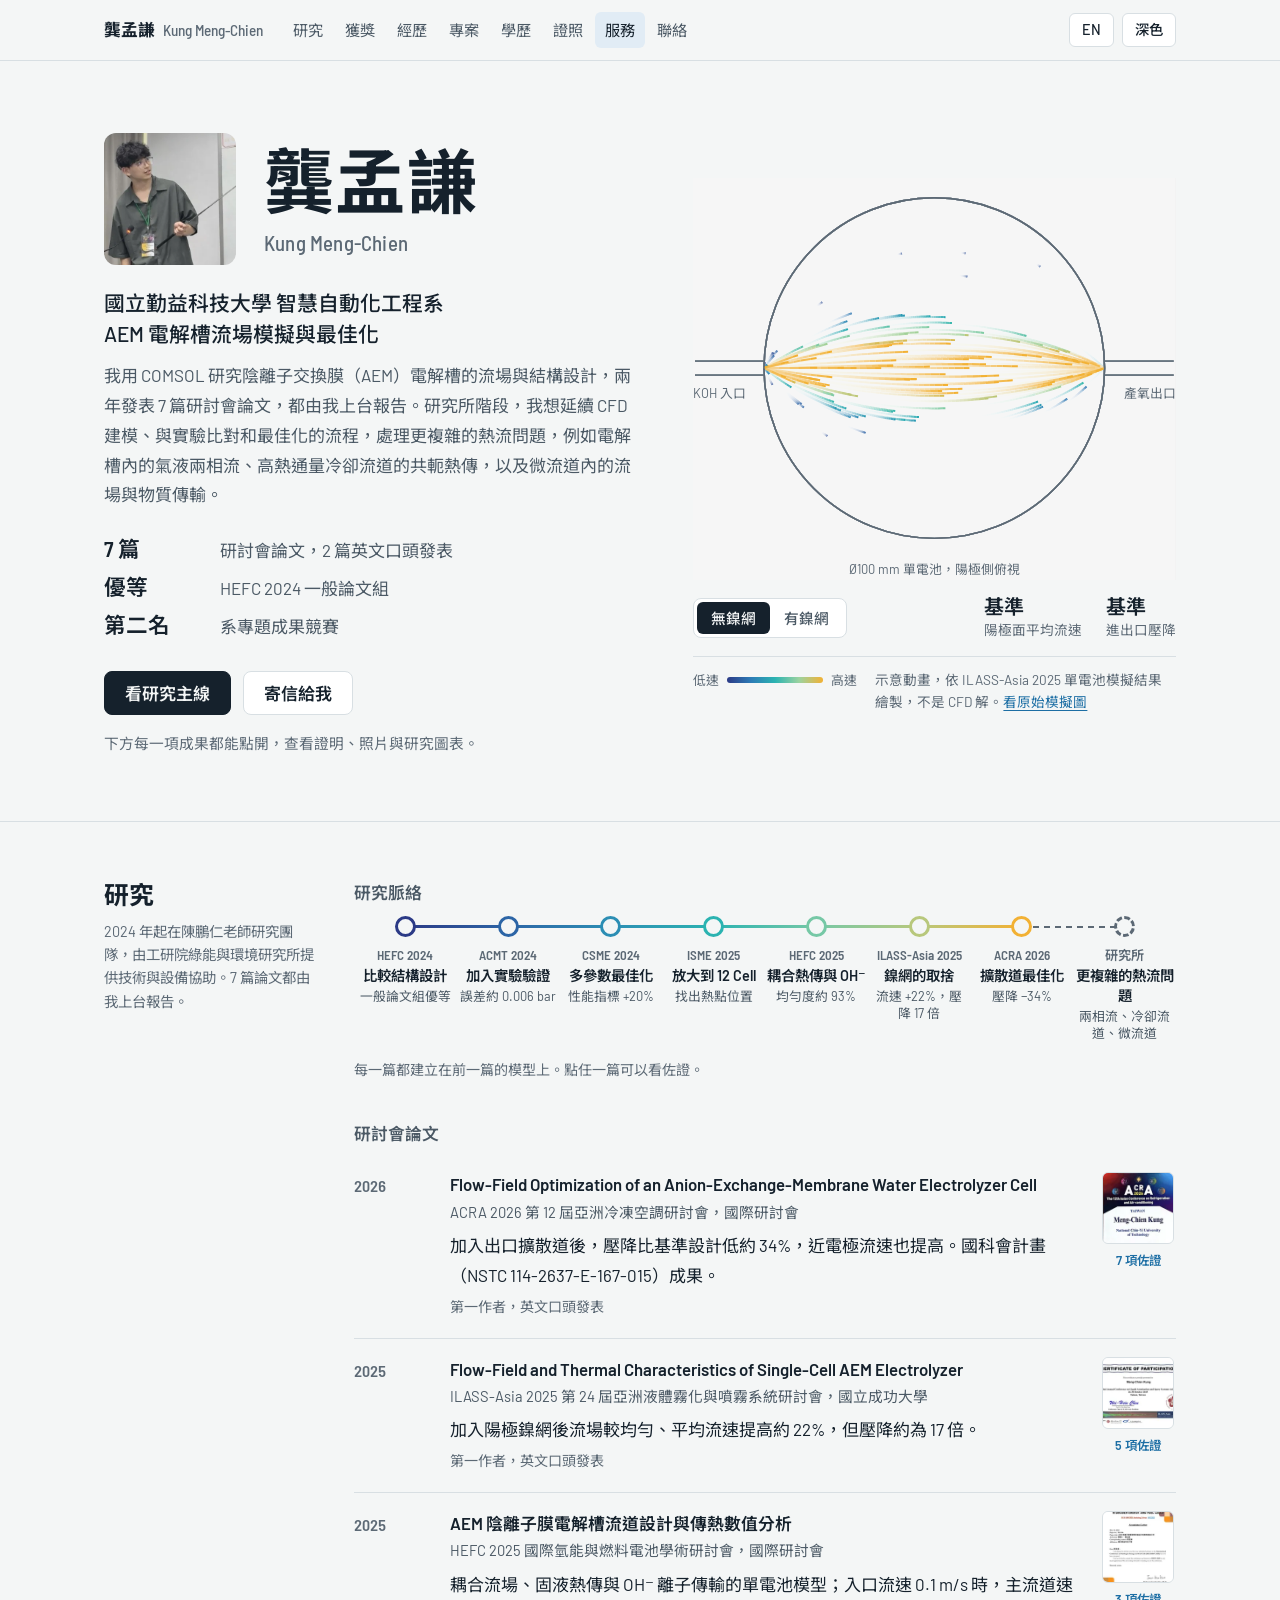
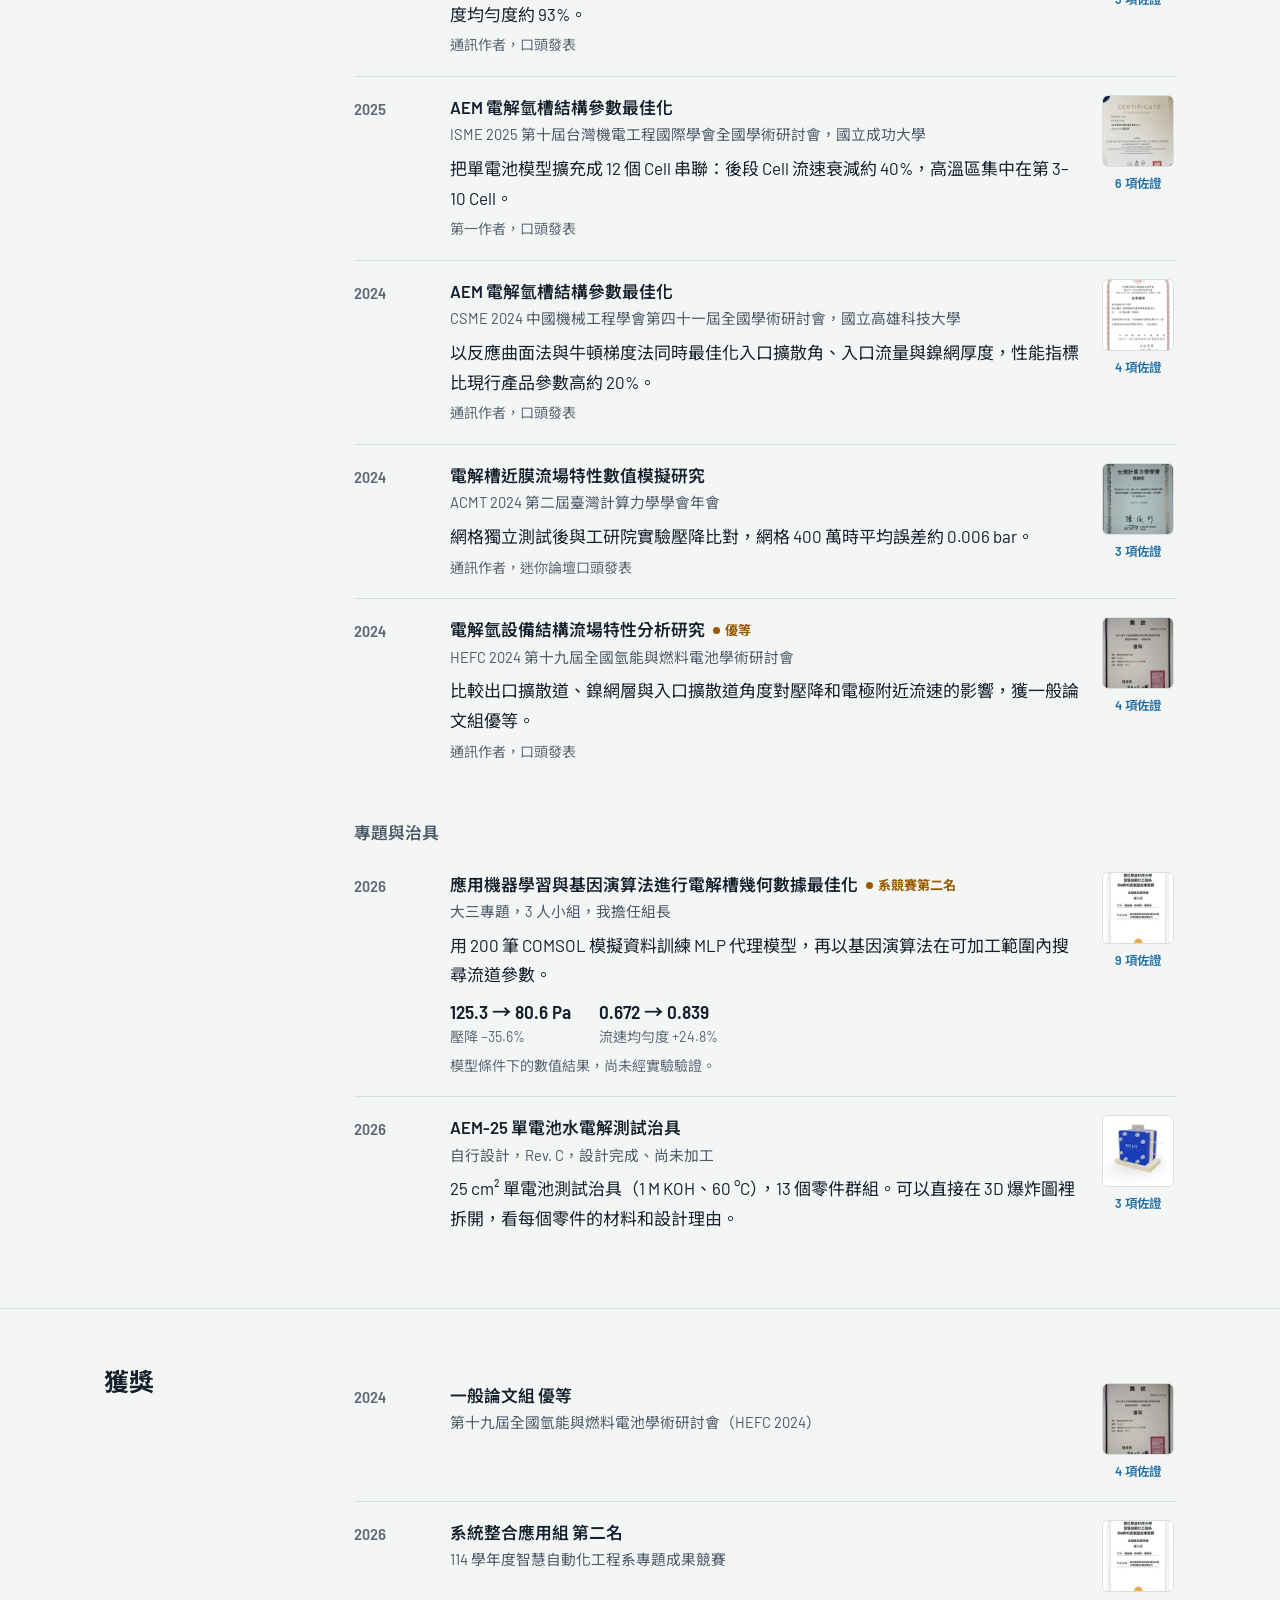
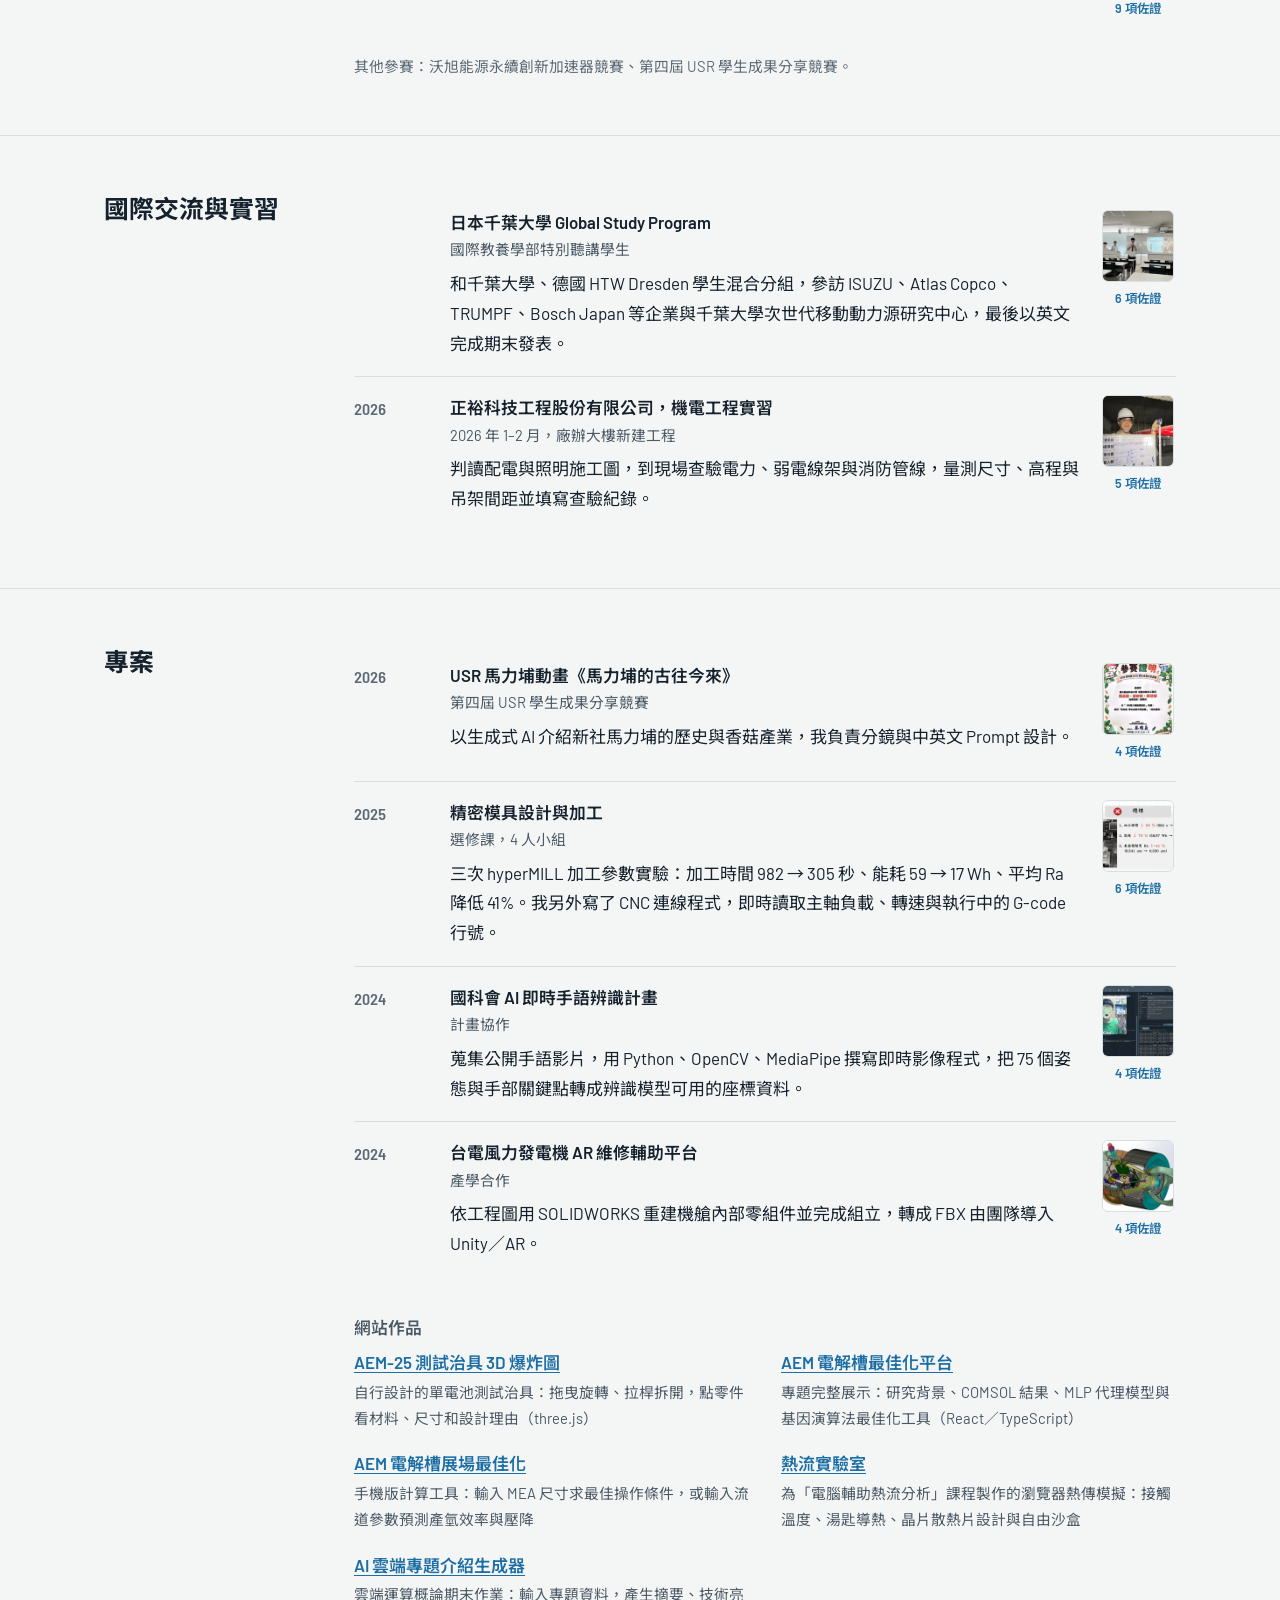
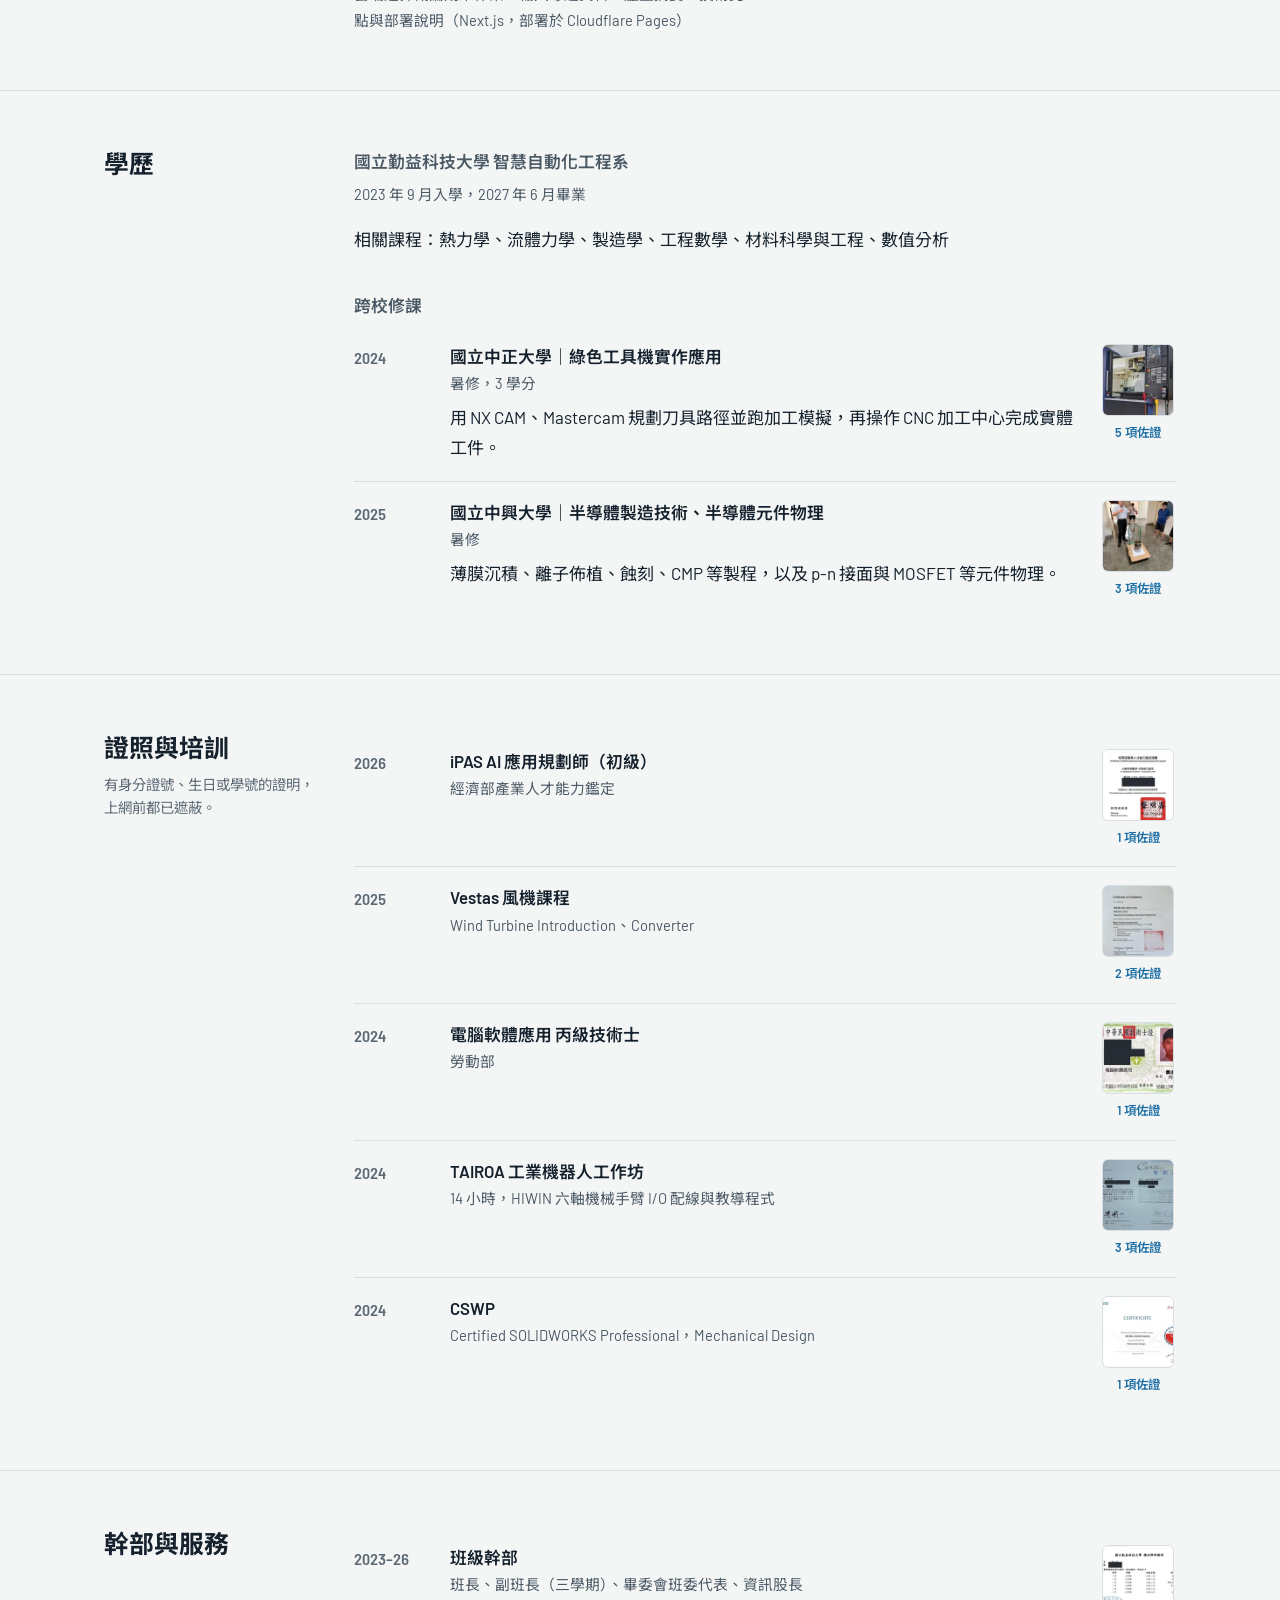
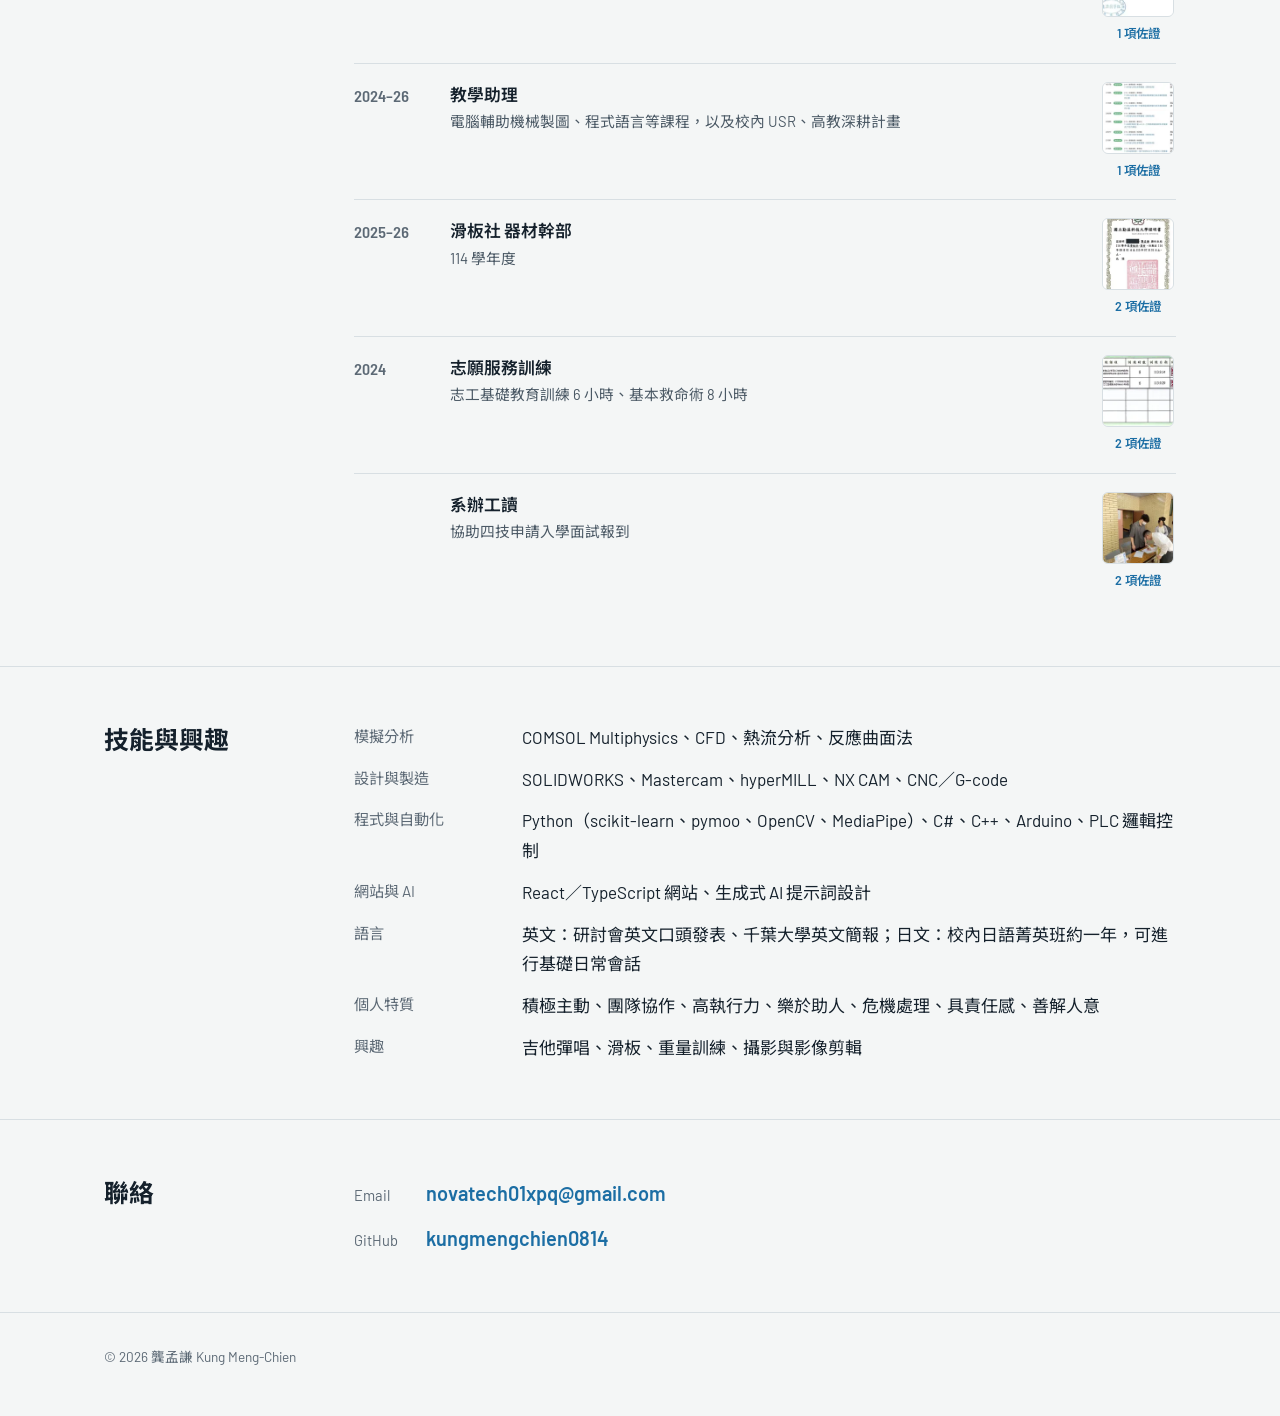
==== commit a3807e6f: "Remove the Chiba University program dates" ====
--- a/index.html
+++ b/index.html
@@ -13,7 +13,7 @@
     <link rel="preconnect" href="https://fonts.googleapis.com">
     <link rel="preconnect" href="https://fonts.gstatic.com" crossorigin>
     <link href="https://fonts.googleapis.com/css2?family=Barlow:wght@400;500;600;700&family=Barlow+Semi+Condensed:wght@500;600&family=Noto+Sans+TC:wght@400;700&display=swap" rel="stylesheet">
-    <link rel="stylesheet" href="assets/site.css?v=20261031a">
+    <link rel="stylesheet" href="assets/site.css?v=20261101a">
     <script>try { var t = localStorage.getItem("theme"); if (t === "dark" || t === "light") document.documentElement.dataset.theme = t; } catch (e) {}</script>
 </head>
 <body>
@@ -425,7 +425,7 @@
         <div class="wrap">© 2026 龔孟謙 Kung Meng-Chien</div>
     </footer>
 
-    <script src="assets/evidence.js?v=20261031a"></script>
-    <script src="assets/site.js?v=20261031a"></script>
+    <script src="assets/evidence.js?v=20261101a"></script>
+    <script src="assets/site.js?v=20261101a"></script>
 </body>
 </html>
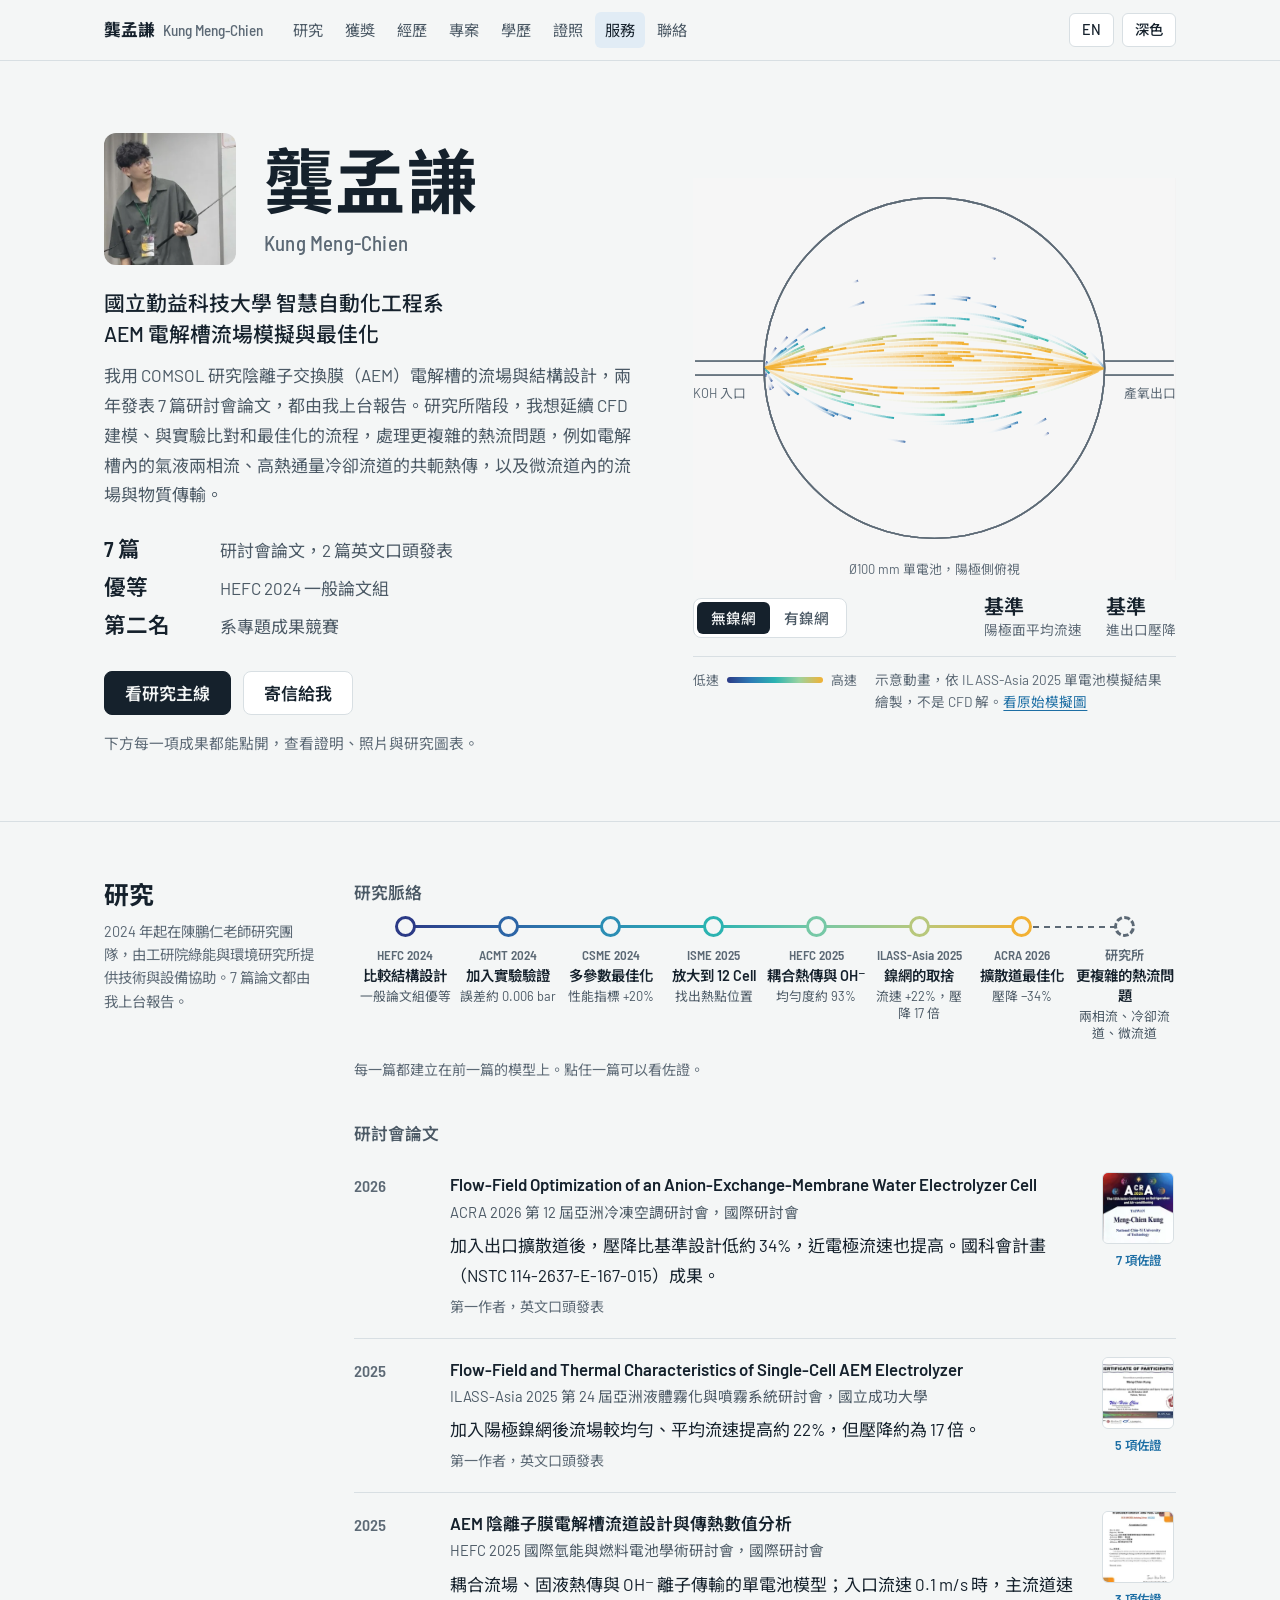
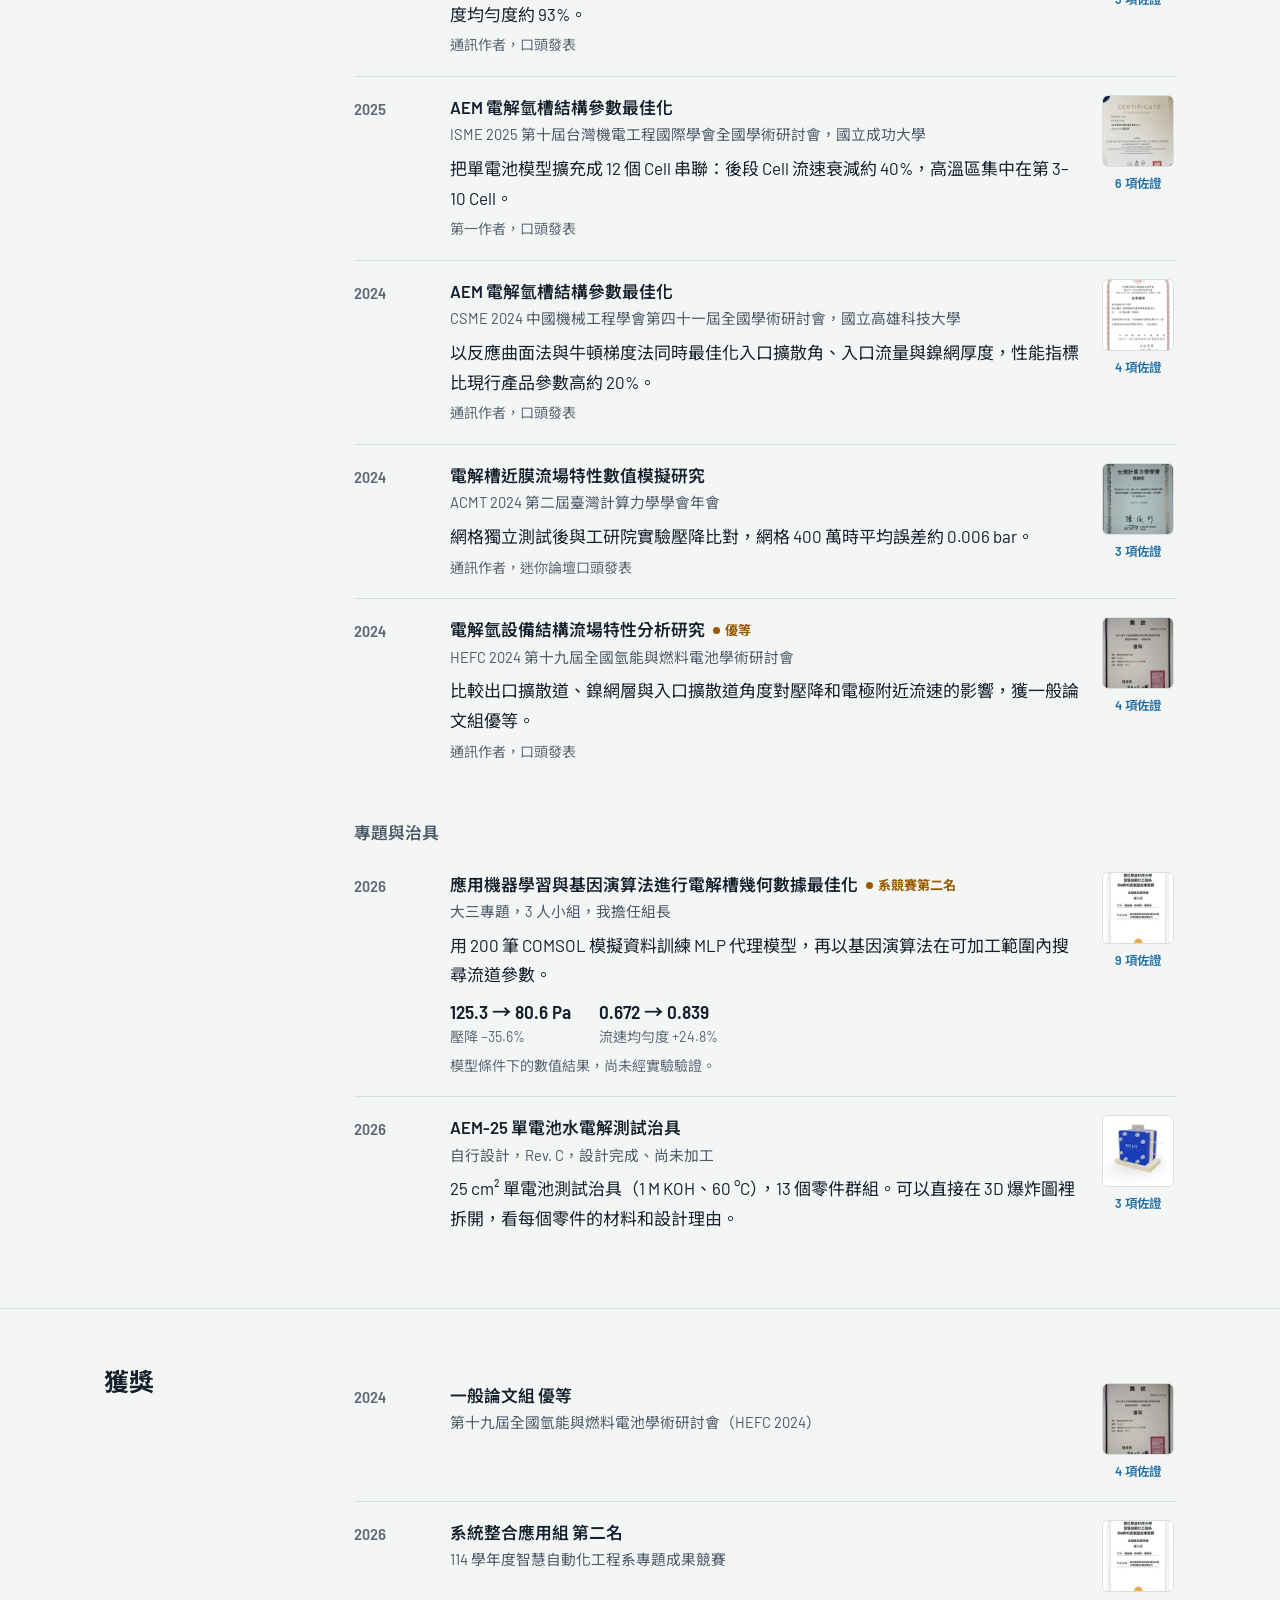
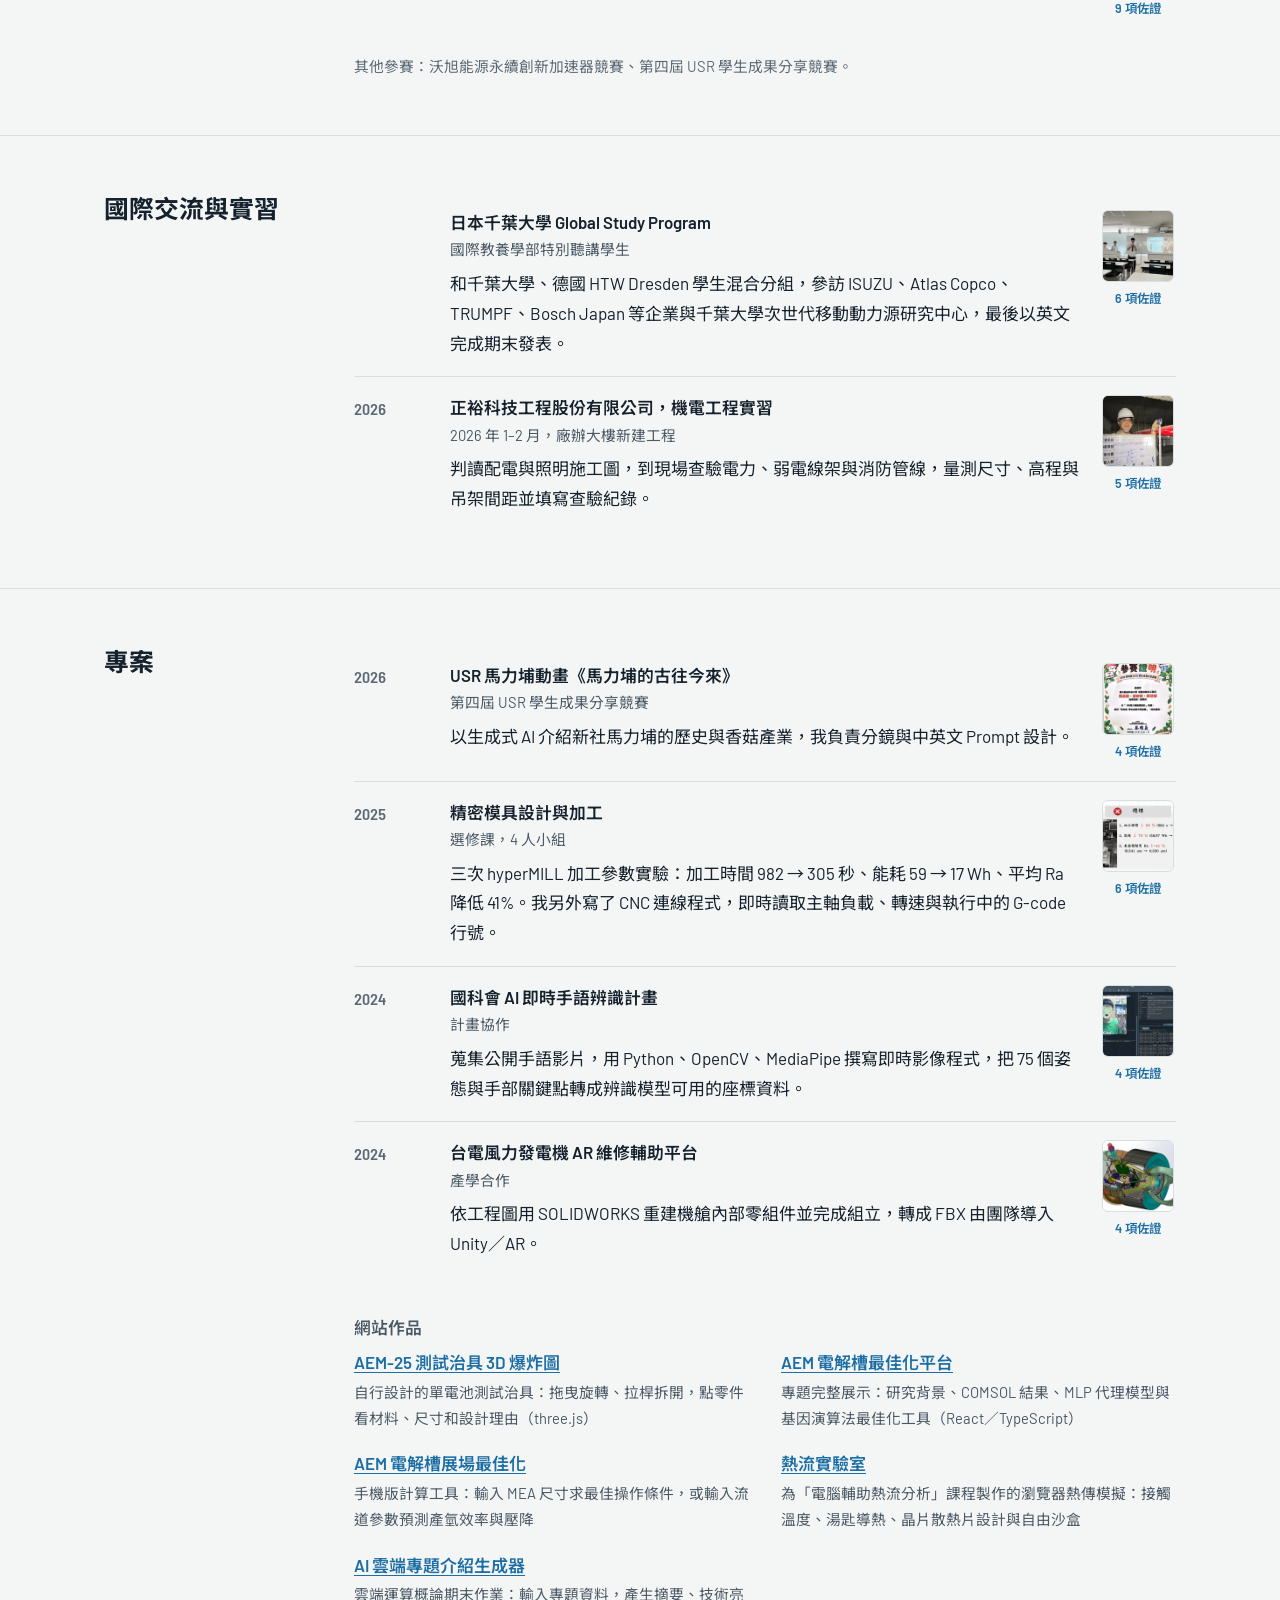
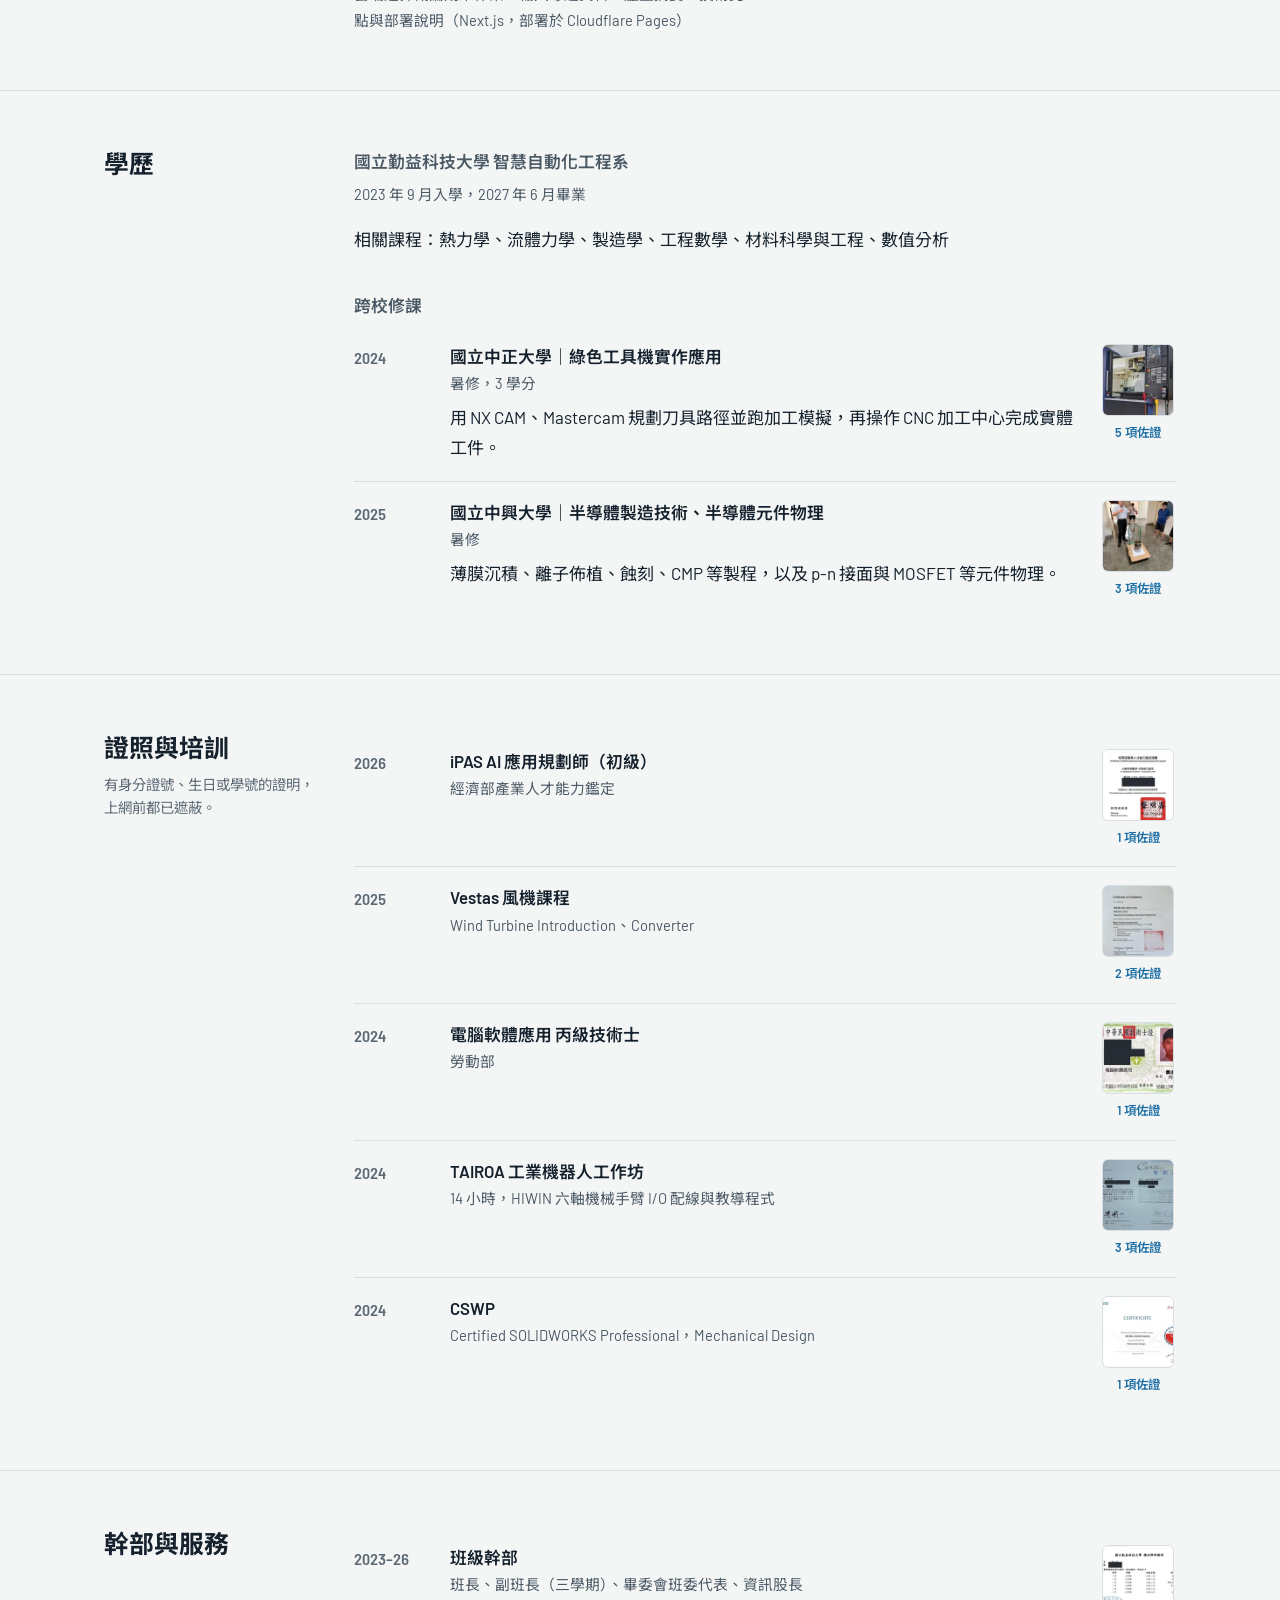
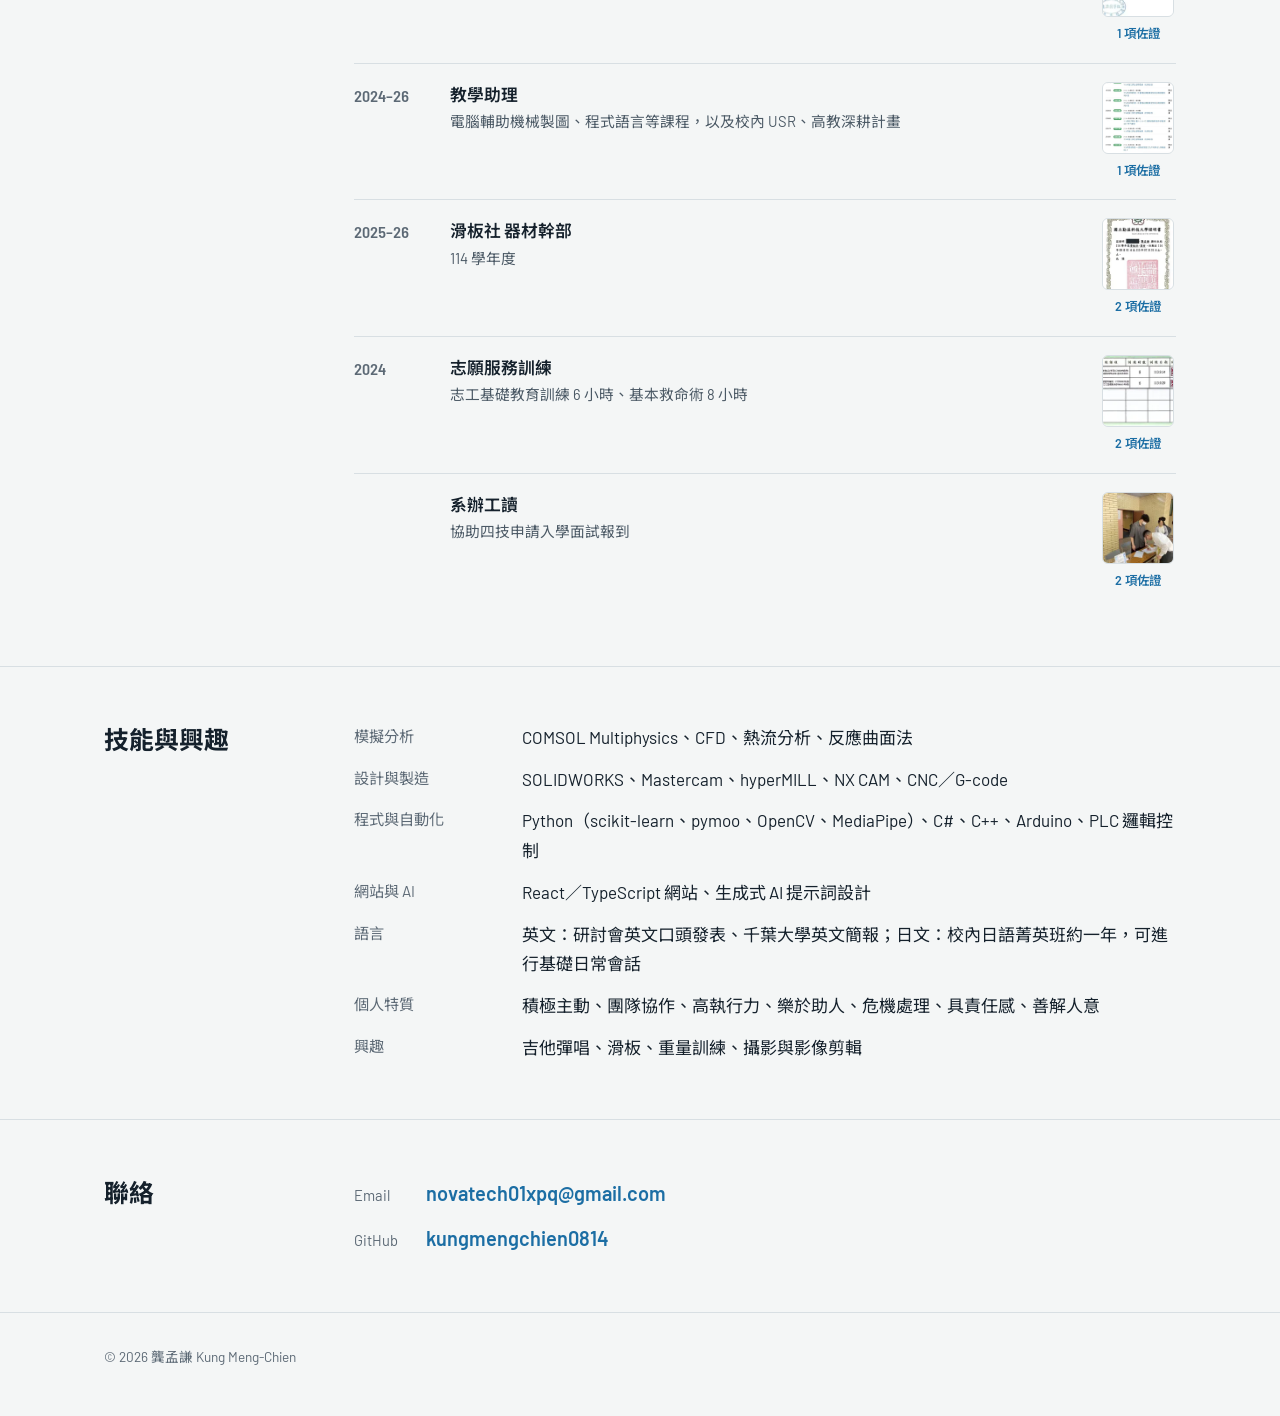
==== commit 1446ae14: "Show the full applicant name on the TA appointment record" ====
--- a/index.html
+++ b/index.html
@@ -13,7 +13,7 @@
     <link rel="preconnect" href="https://fonts.googleapis.com">
     <link rel="preconnect" href="https://fonts.gstatic.com" crossorigin>
     <link href="https://fonts.googleapis.com/css2?family=Barlow:wght@400;500;600;700&family=Barlow+Semi+Condensed:wght@500;600&family=Noto+Sans+TC:wght@400;700&display=swap" rel="stylesheet">
-    <link rel="stylesheet" href="assets/site.css?v=20261101a">
+    <link rel="stylesheet" href="assets/site.css?v=20261101b">
     <script>try { var t = localStorage.getItem("theme"); if (t === "dark" || t === "light") document.documentElement.dataset.theme = t; } catch (e) {}</script>
 </head>
 <body>
@@ -425,7 +425,7 @@
         <div class="wrap">© 2026 龔孟謙 Kung Meng-Chien</div>
     </footer>
 
-    <script src="assets/evidence.js?v=20261101a"></script>
-    <script src="assets/site.js?v=20261101a"></script>
+    <script src="assets/evidence.js?v=20261101b"></script>
+    <script src="assets/site.js?v=20261101b"></script>
 </body>
 </html>
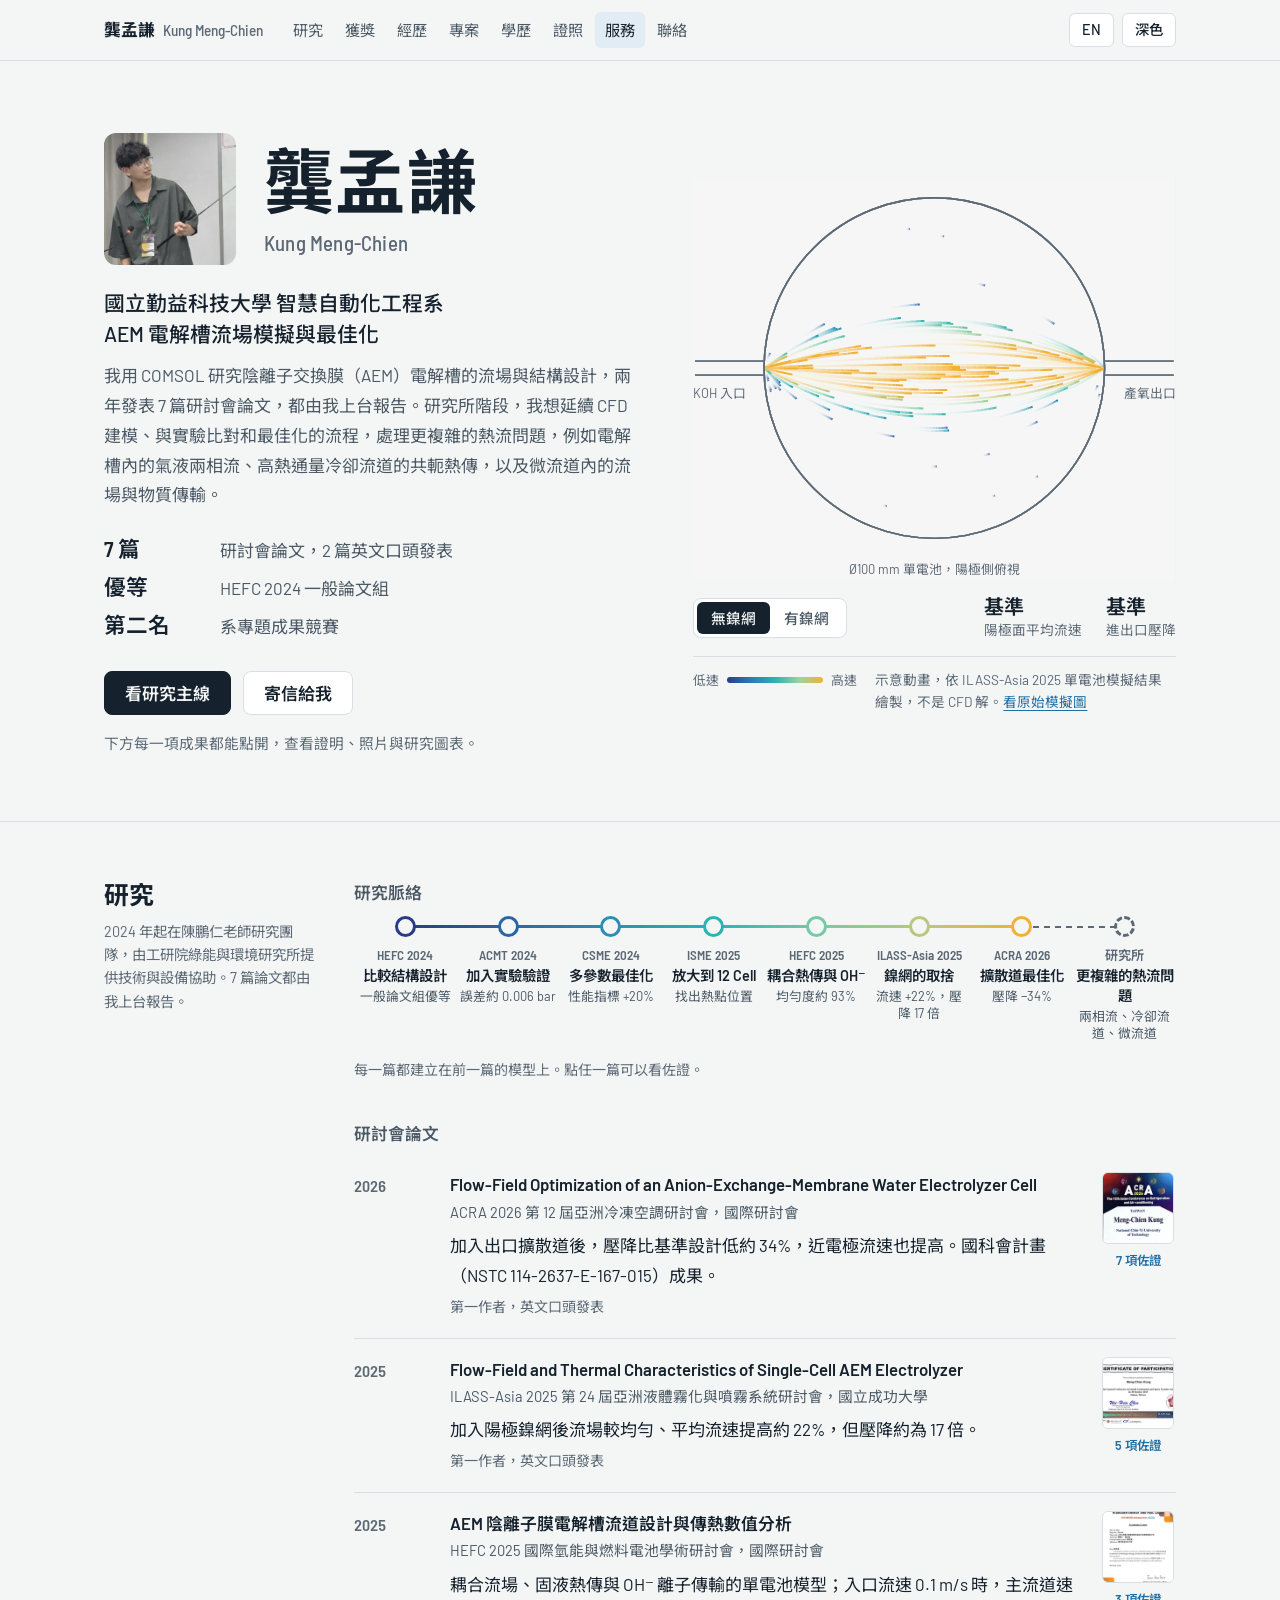
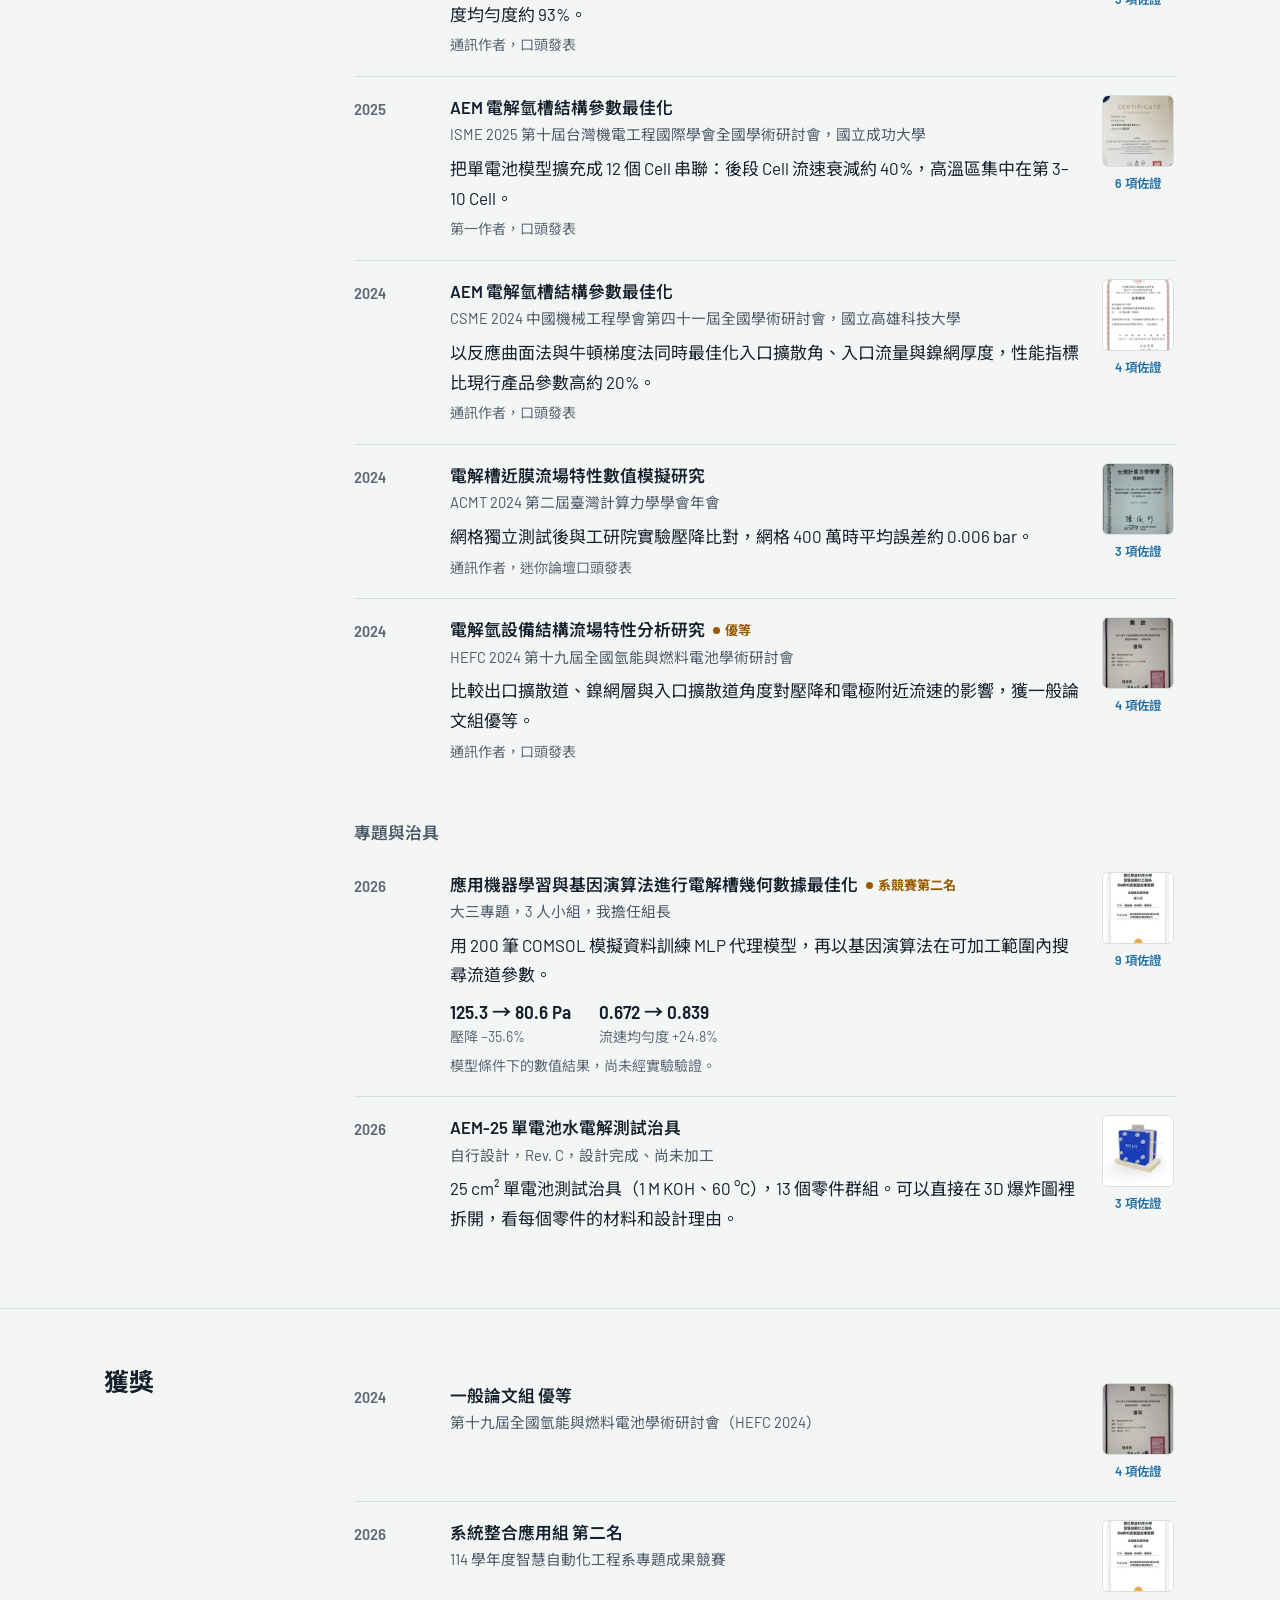
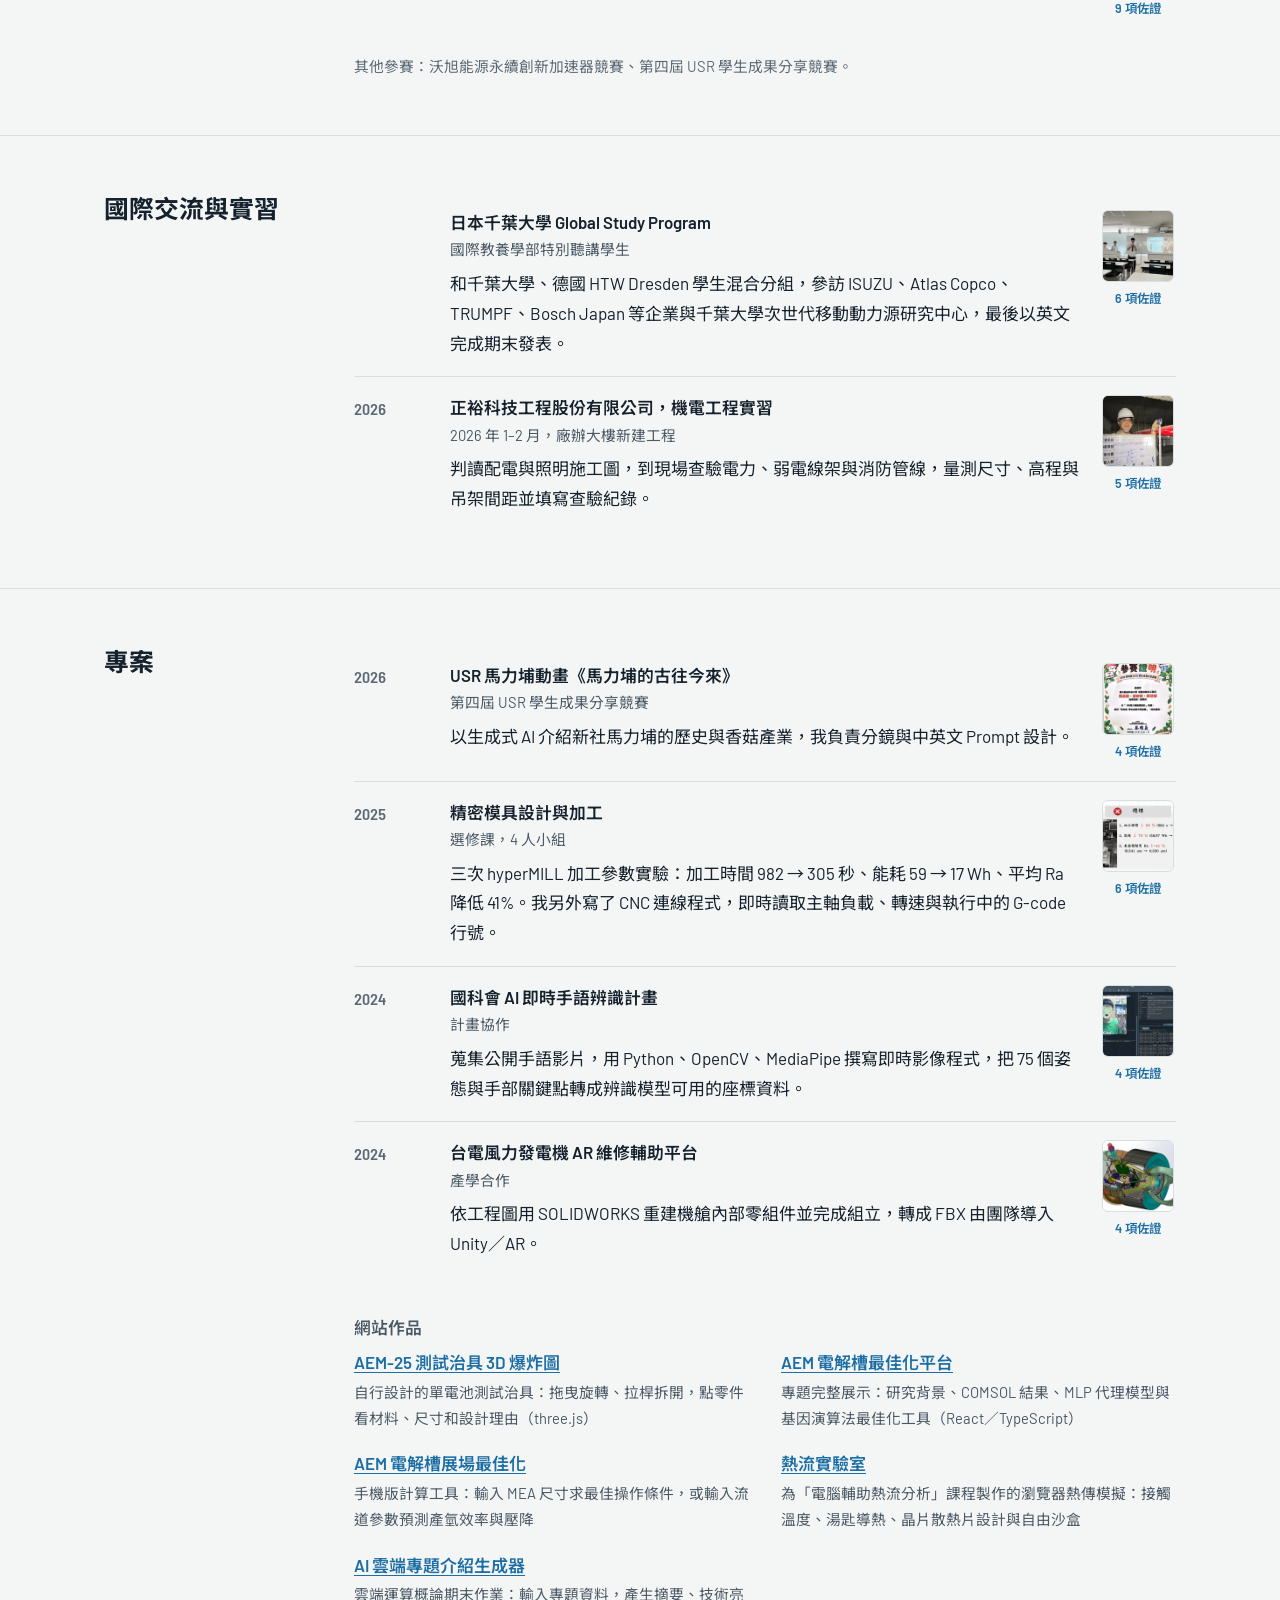
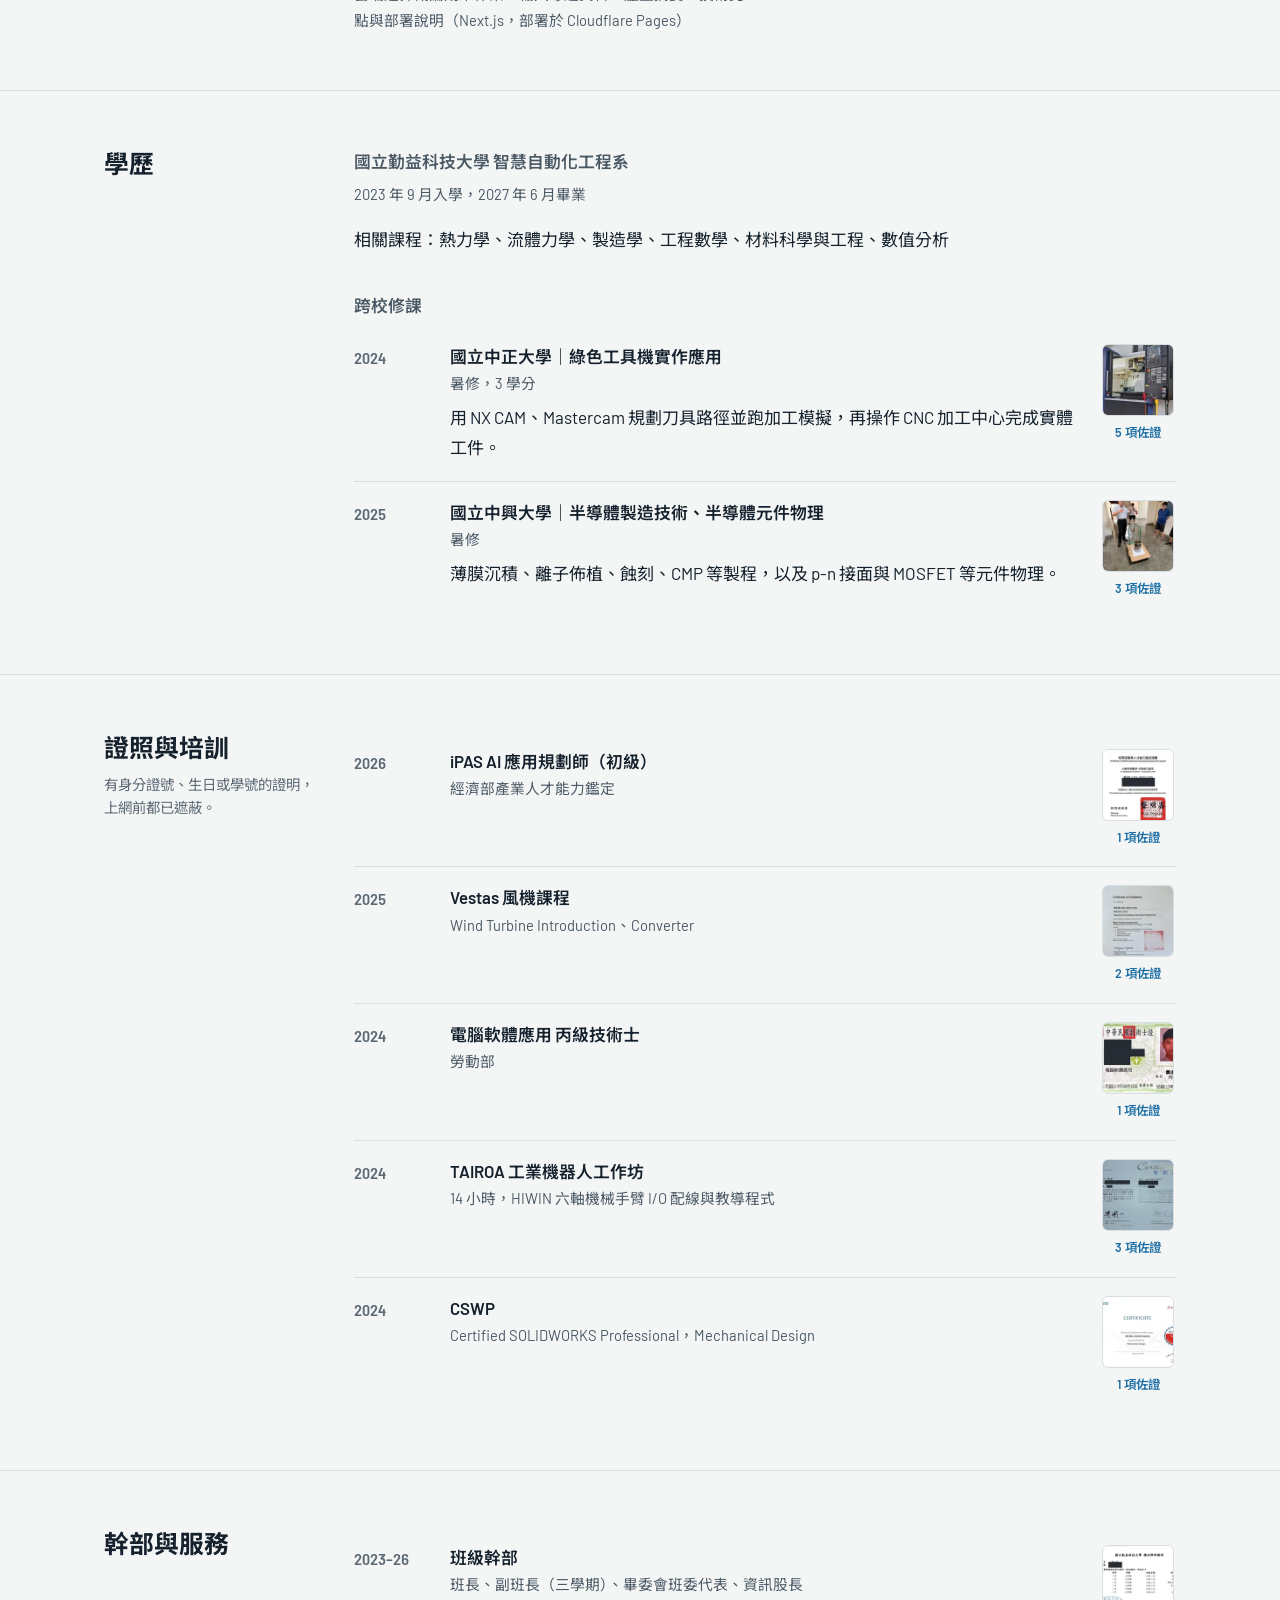
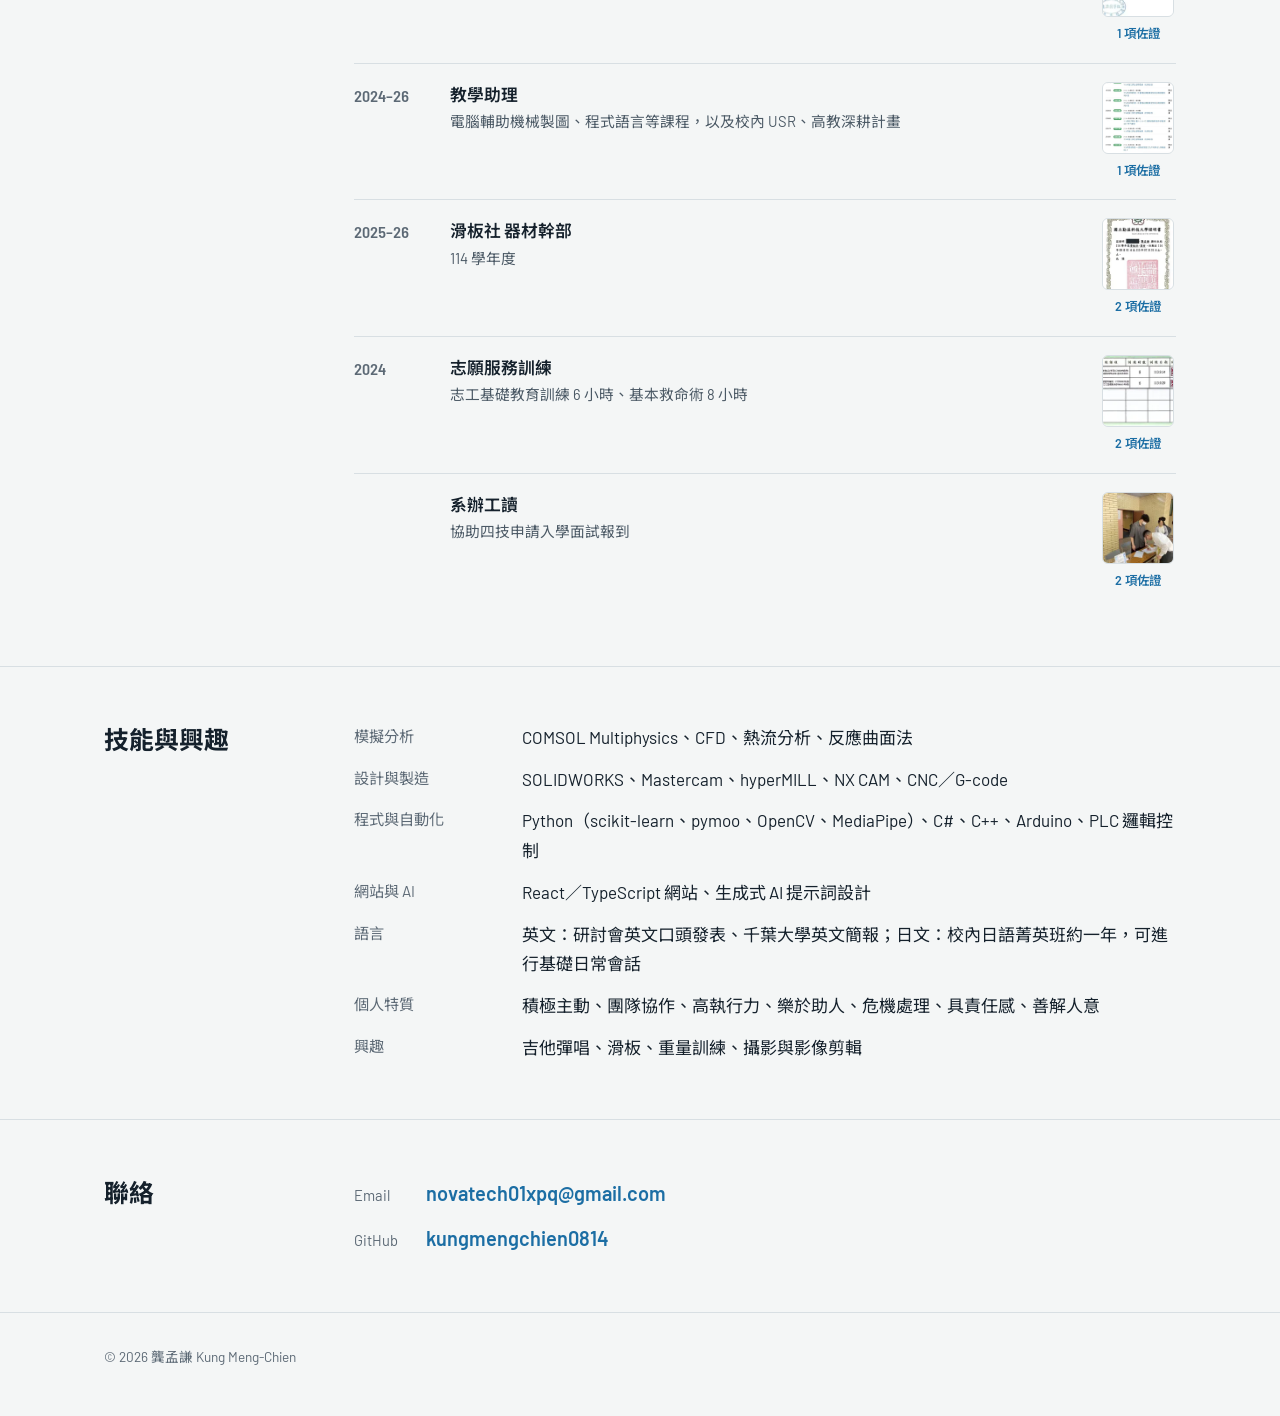
==== commit 7d96c685: "Hide the birth year on the TAIROA training certificate" ====
--- a/index.html
+++ b/index.html
@@ -13,7 +13,7 @@
     <link rel="preconnect" href="https://fonts.googleapis.com">
     <link rel="preconnect" href="https://fonts.gstatic.com" crossorigin>
     <link href="https://fonts.googleapis.com/css2?family=Barlow:wght@400;500;600;700&family=Barlow+Semi+Condensed:wght@500;600&family=Noto+Sans+TC:wght@400;700&display=swap" rel="stylesheet">
-    <link rel="stylesheet" href="assets/site.css?v=20261101b">
+    <link rel="stylesheet" href="assets/site.css?v=20261102a">
     <script>try { var t = localStorage.getItem("theme"); if (t === "dark" || t === "light") document.documentElement.dataset.theme = t; } catch (e) {}</script>
 </head>
 <body>
@@ -425,7 +425,7 @@
         <div class="wrap">© 2026 龔孟謙 Kung Meng-Chien</div>
     </footer>
 
-    <script src="assets/evidence.js?v=20261101b"></script>
-    <script src="assets/site.js?v=20261101b"></script>
+    <script src="assets/evidence.js?v=20261102a"></script>
+    <script src="assets/site.js?v=20261102a"></script>
 </body>
 </html>
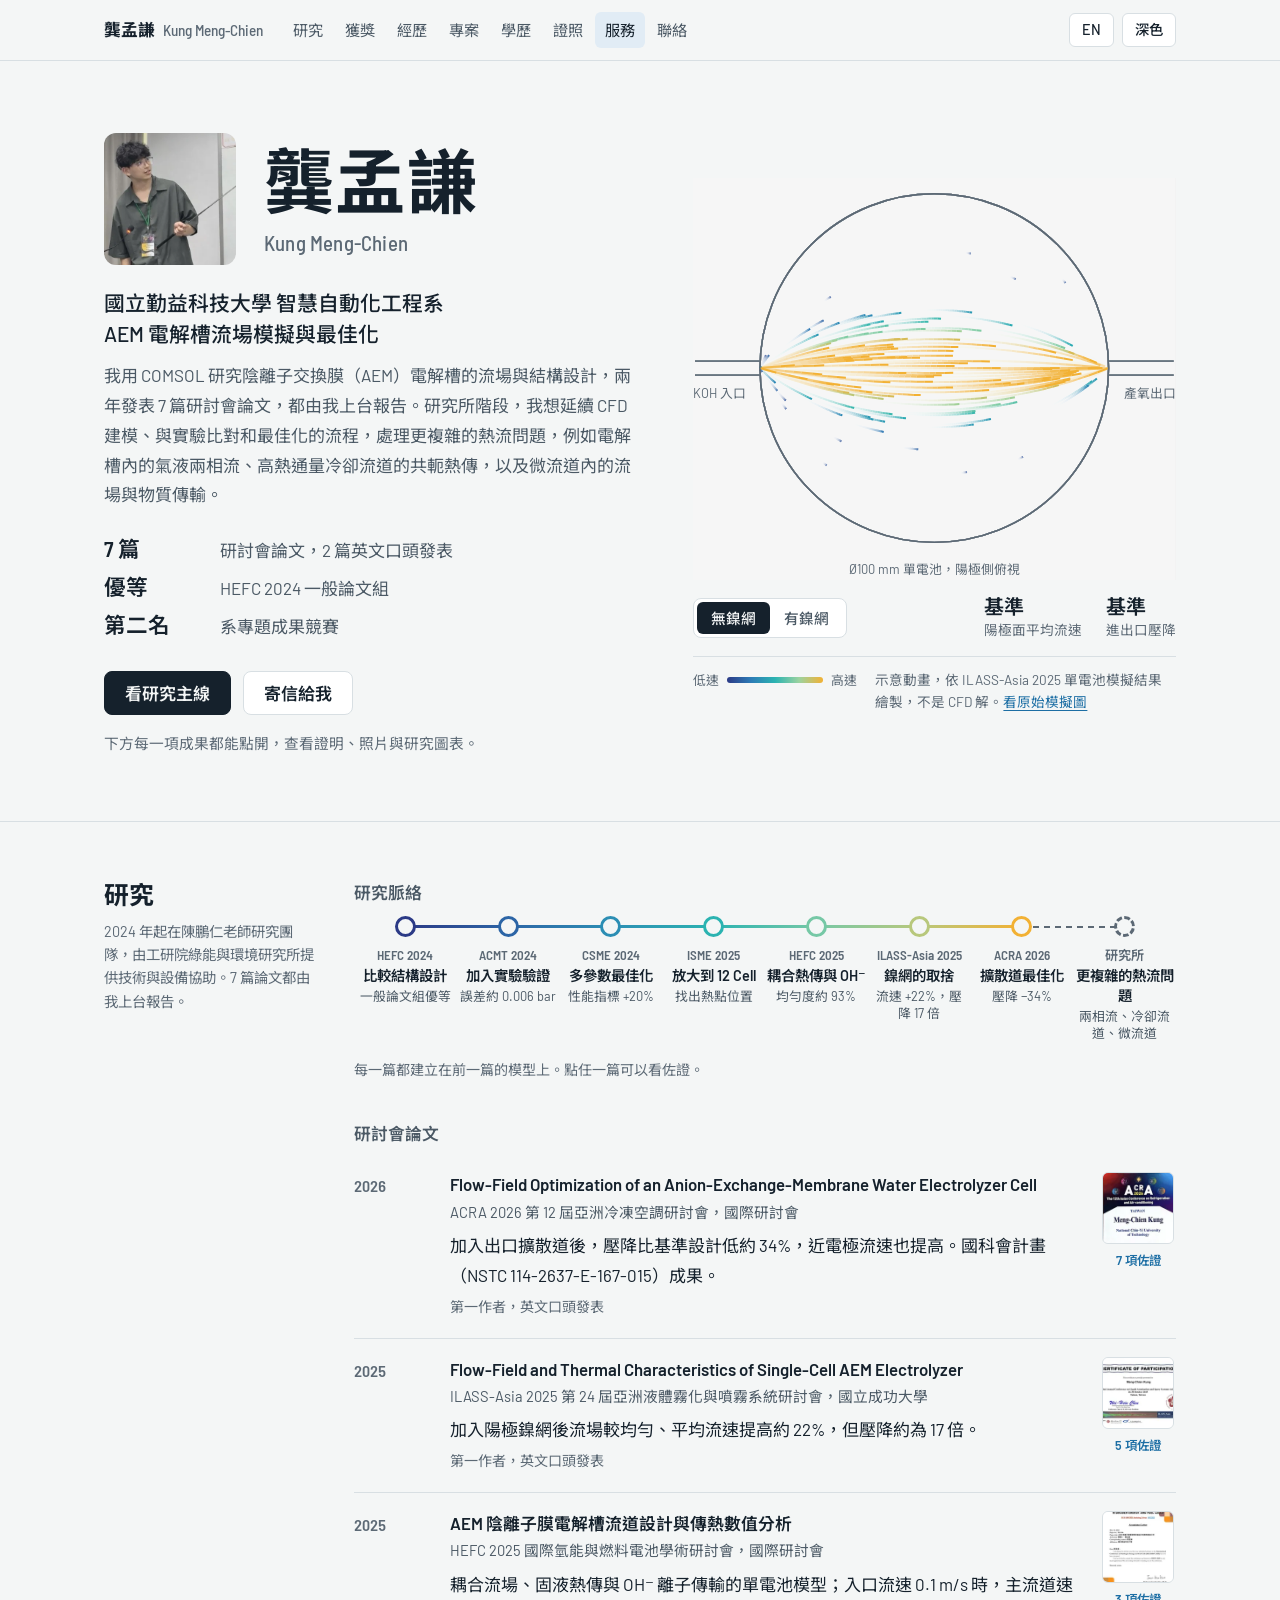
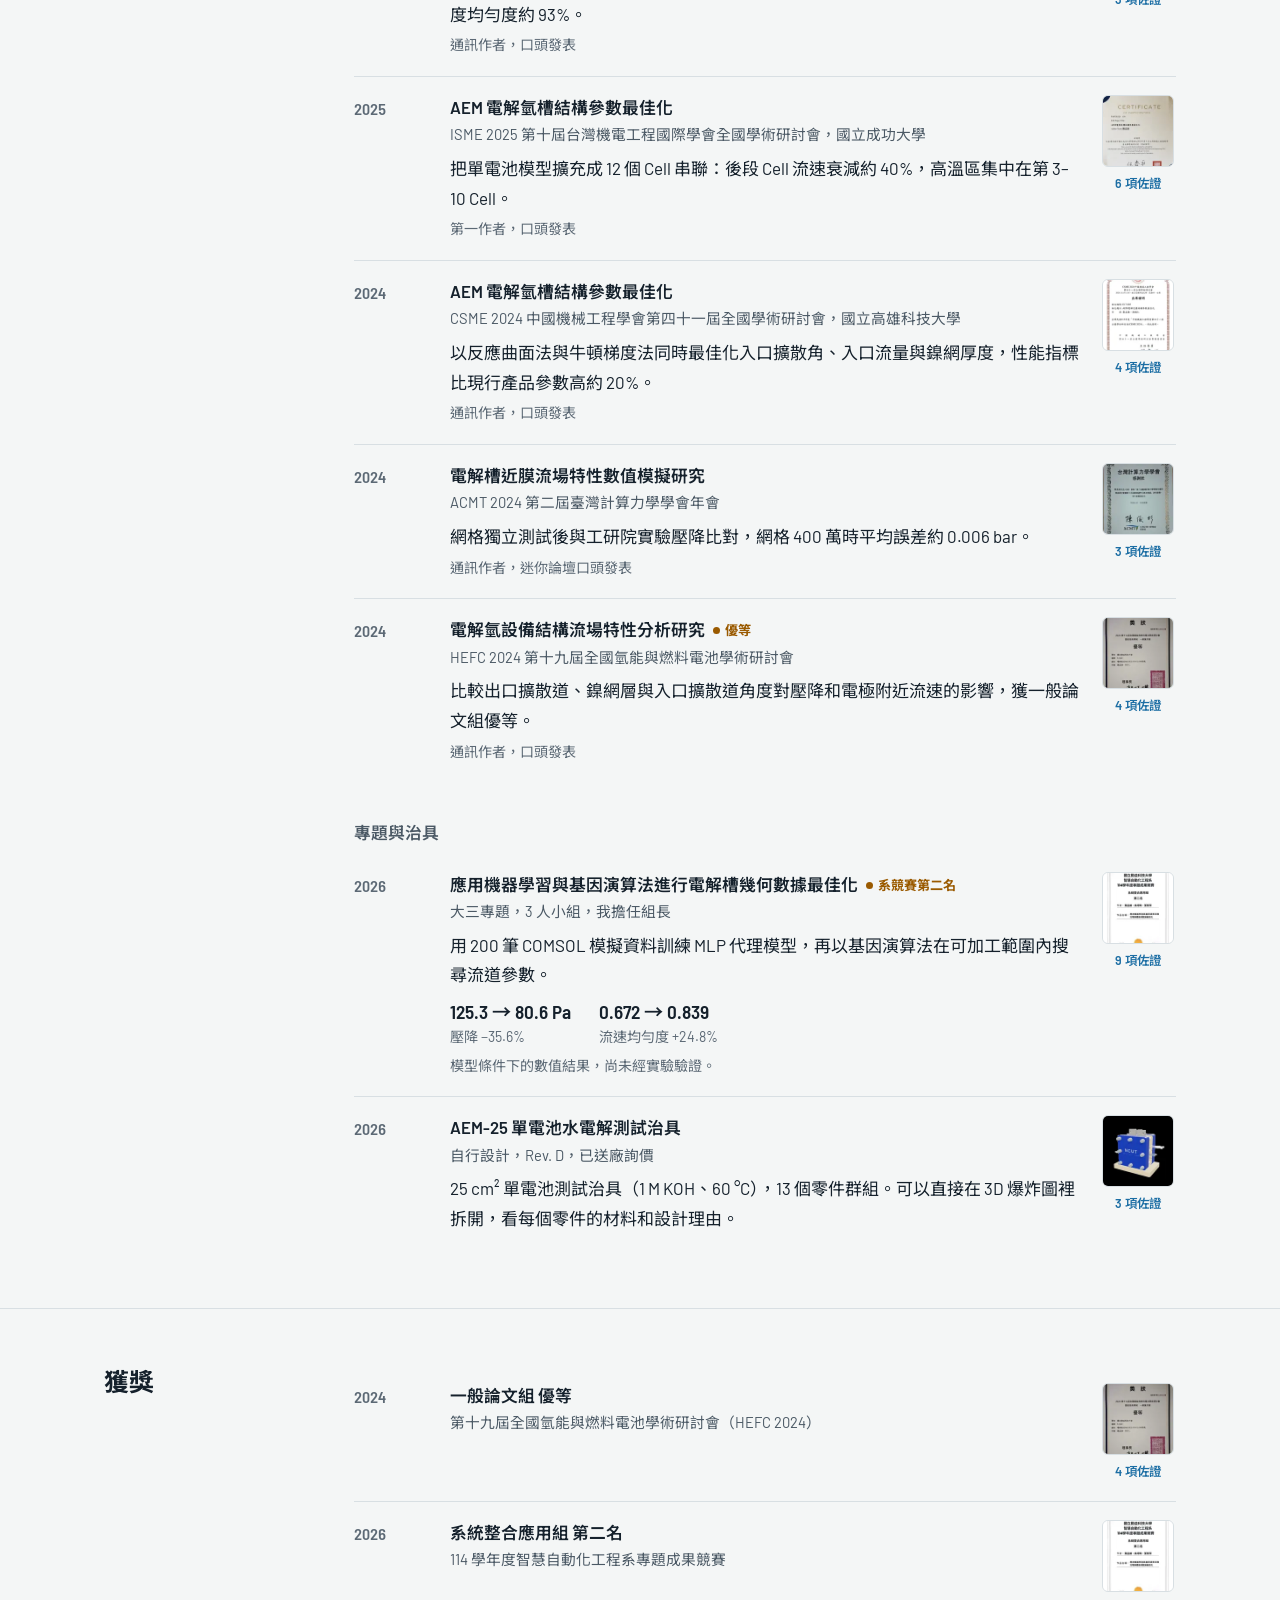
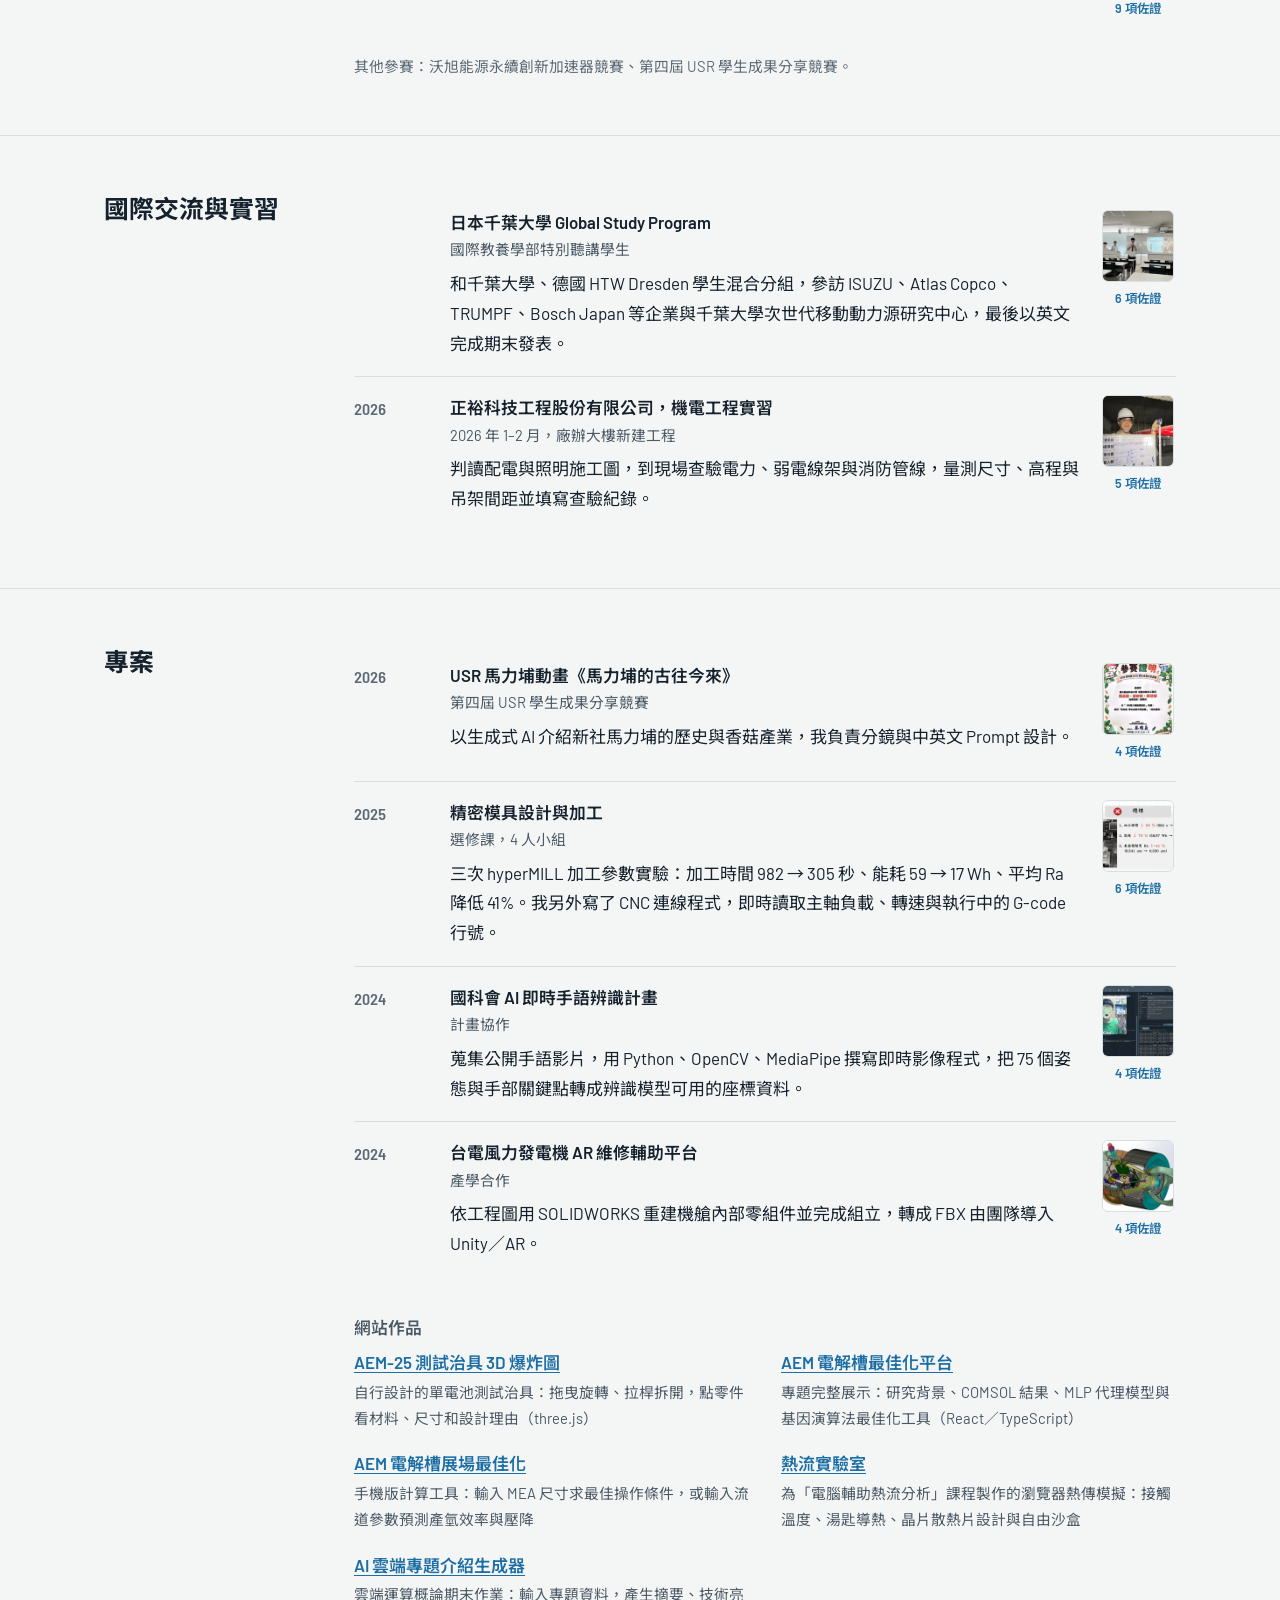
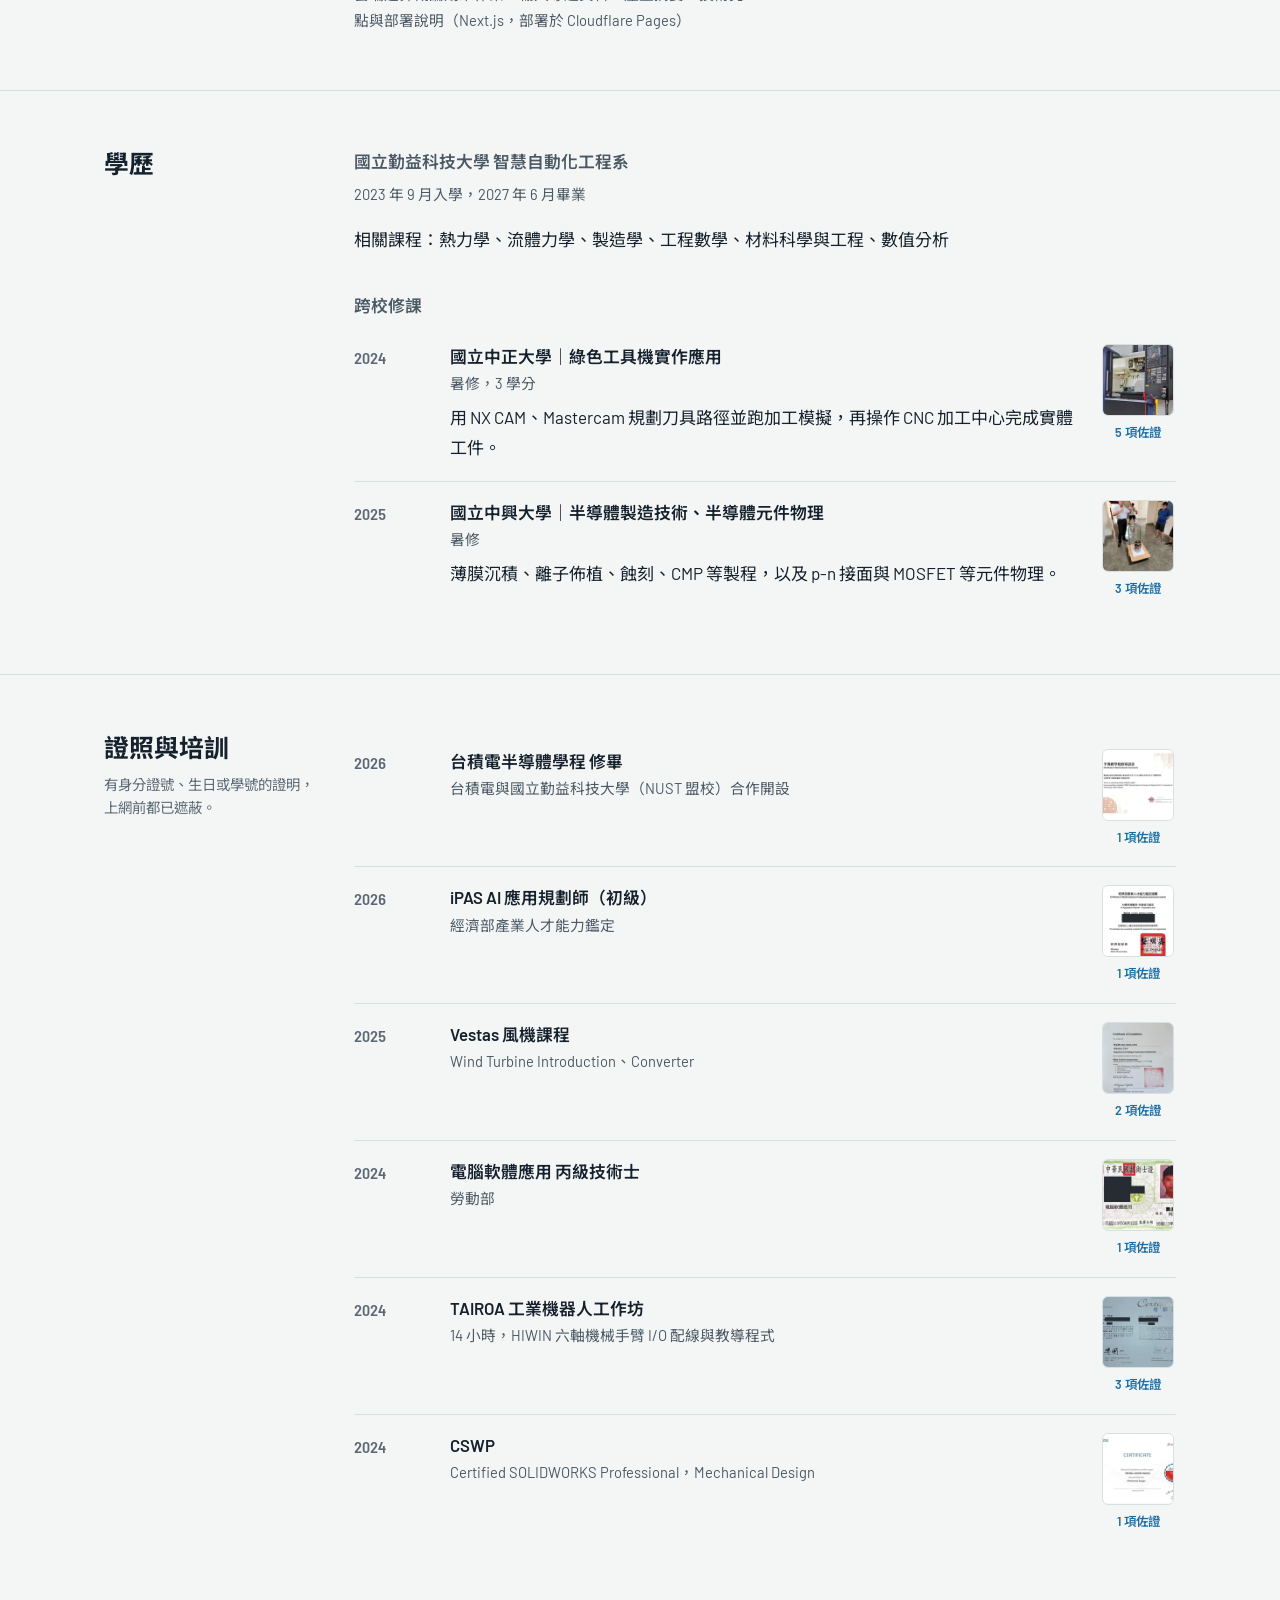
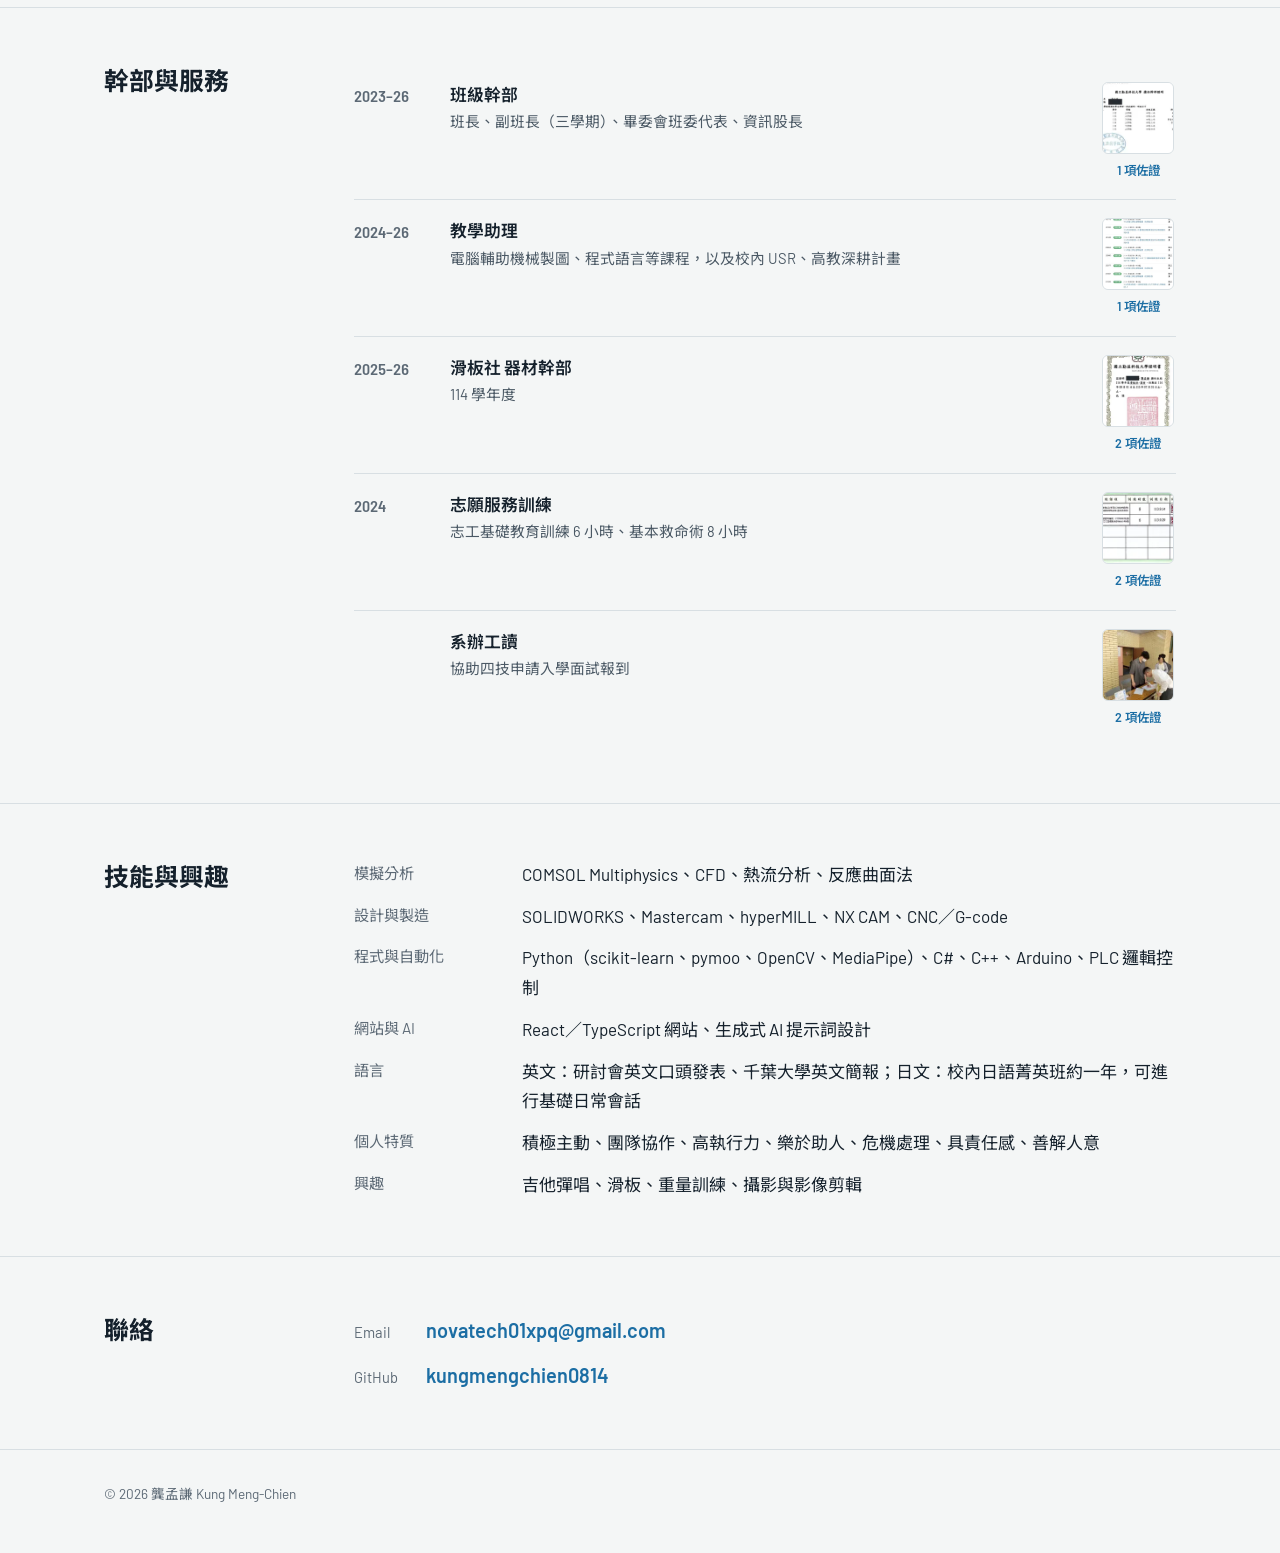
==== commit 27007e4a: "Update AEM-25 to Rev D, add TSMC semiconductor curriculum certificate, remove Sendai itinerary page" ====
--- a/index.html
+++ b/index.html
@@ -13,7 +13,7 @@
     <link rel="preconnect" href="https://fonts.googleapis.com">
     <link rel="preconnect" href="https://fonts.gstatic.com" crossorigin>
     <link href="https://fonts.googleapis.com/css2?family=Barlow:wght@400;500;600;700&family=Barlow+Semi+Condensed:wght@500;600&family=Noto+Sans+TC:wght@400;700&display=swap" rel="stylesheet">
-    <link rel="stylesheet" href="assets/site.css?v=20261102a">
+    <link rel="stylesheet" href="assets/site.css?v=20261123a">
     <script>try { var t = localStorage.getItem("theme"); if (t === "dark" || t === "light") document.documentElement.dataset.theme = t; } catch (e) {}</script>
 </head>
 <body>
@@ -189,7 +189,7 @@
                             <span class="when">2026</span>
                             <span class="what">
                                 <span class="title">AEM-25 單電池水電解測試治具</span>
-                                <span class="meta">自行設計，Rev. C，設計完成、尚未加工</span>
+                                <span class="meta">自行設計，Rev. D，已送廠詢價</span>
                                 <span class="detail">25 cm² 單電池測試治具（1 M KOH、60 °C），13 個零件群組。可以直接在 3D 爆炸圖裡拆開，看每個零件的材料和設計理由。</span>
                             </span>
                         </a></li>
@@ -336,6 +336,10 @@
                 <div class="block-head"><div><h2>證照與培訓</h2><p>有身分證號、生日或學號的證明，上網前都已遮蔽。</p></div></div>
                 <div>
                     <ul class="rows">
+                        <li><a class="row" data-ev="tsmc">
+                            <span class="when">2026</span>
+                            <span class="what"><span class="title">台積電半導體學程 修畢</span><span class="meta">台積電與國立勤益科技大學（NUST 盟校）合作開設</span></span>
+                        </a></li>
                         <li><a class="row" data-ev="ipas">
                             <span class="when">2026</span>
                             <span class="what"><span class="title">iPAS AI 應用規劃師（初級）</span><span class="meta">經濟部產業人才能力鑑定</span></span>
@@ -425,7 +429,7 @@
         <div class="wrap">© 2026 龔孟謙 Kung Meng-Chien</div>
     </footer>
 
-    <script src="assets/evidence.js?v=20261102a"></script>
-    <script src="assets/site.js?v=20261102a"></script>
+    <script src="assets/evidence.js?v=20261123a"></script>
+    <script src="assets/site.js?v=20261123a"></script>
 </body>
 </html>
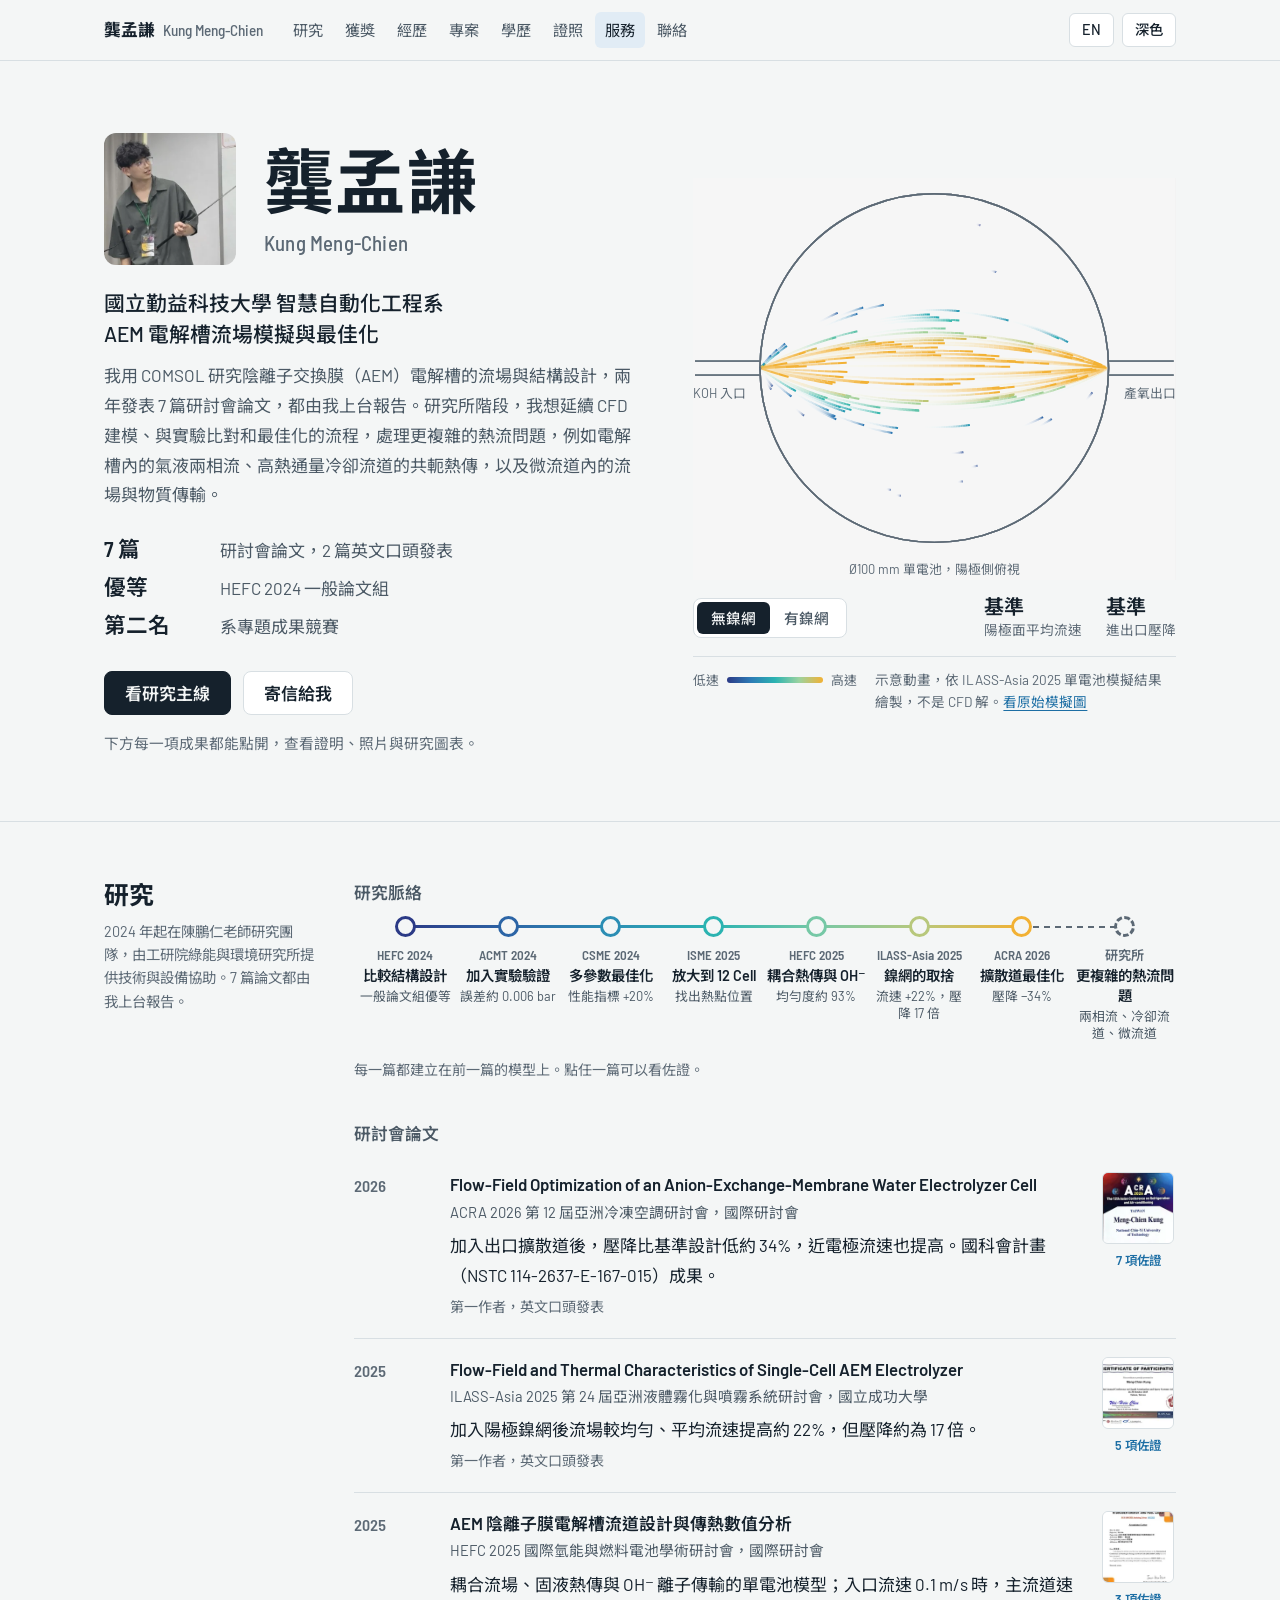
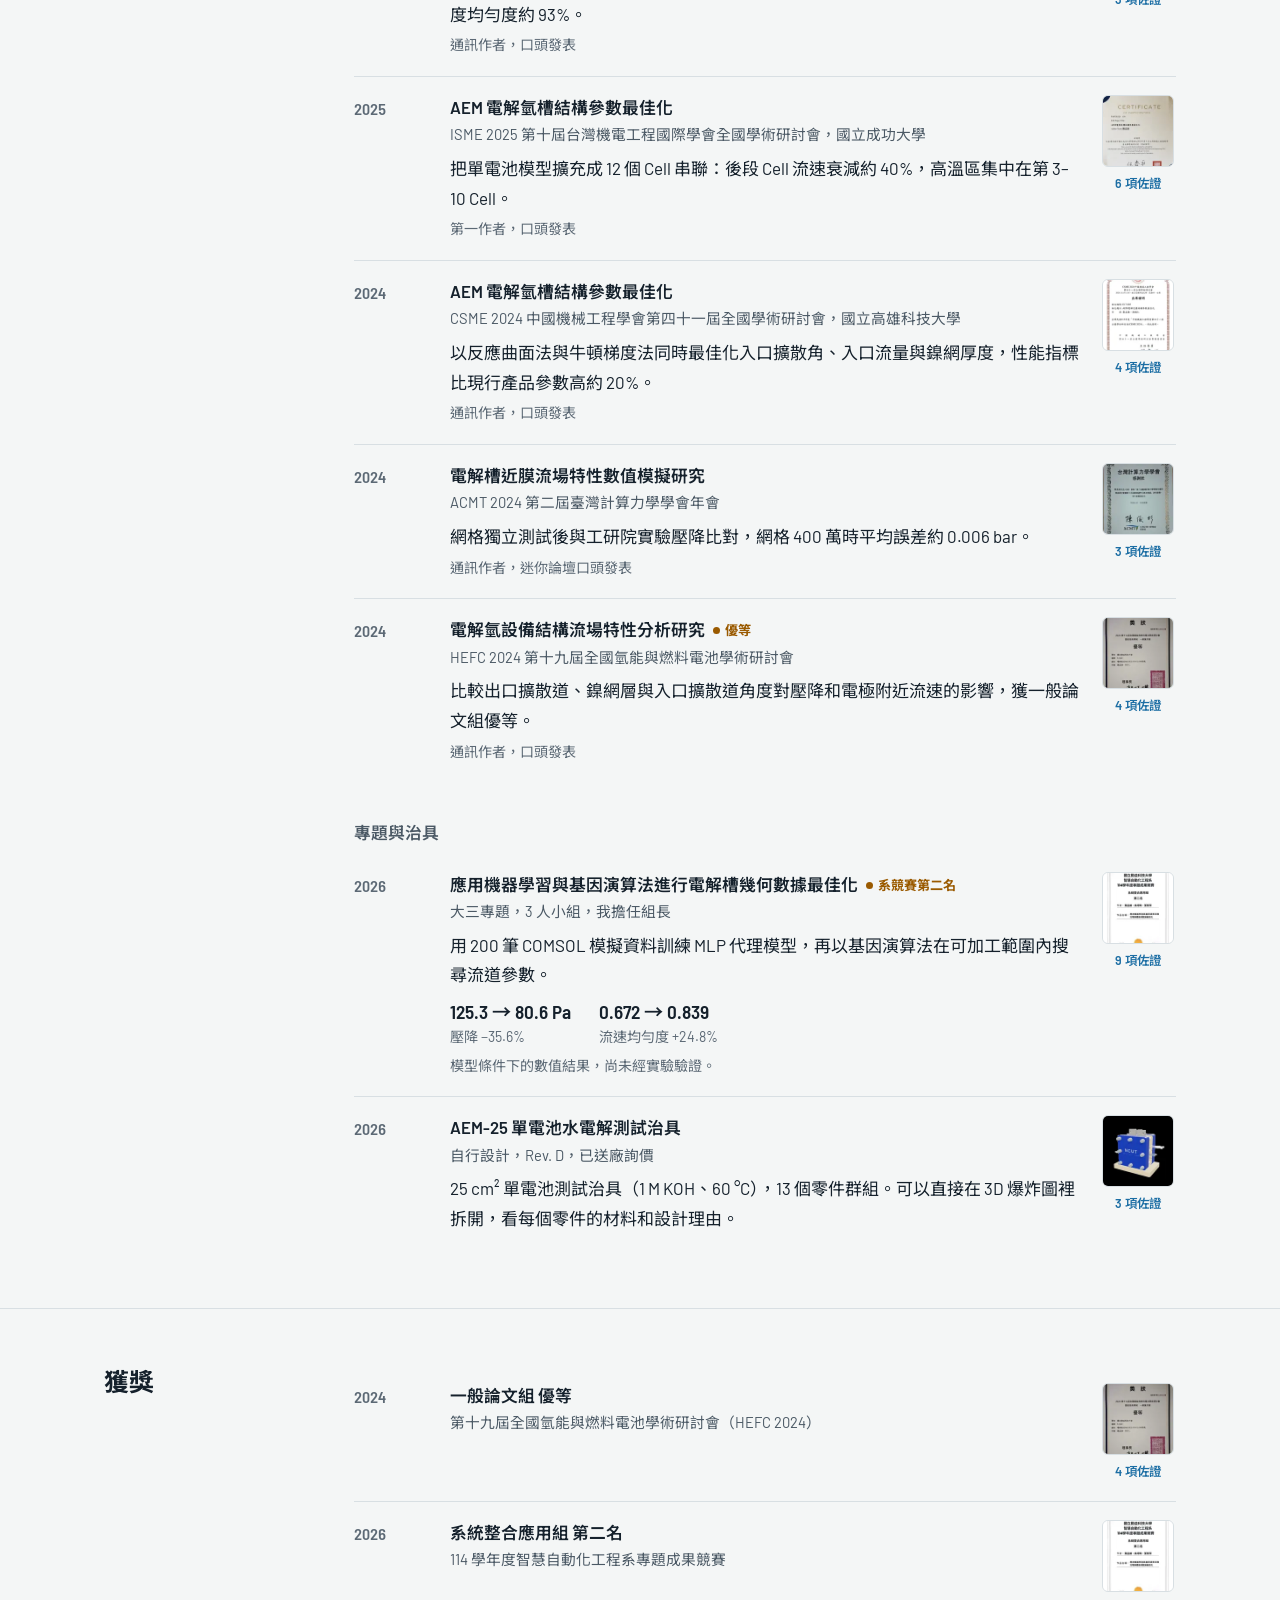
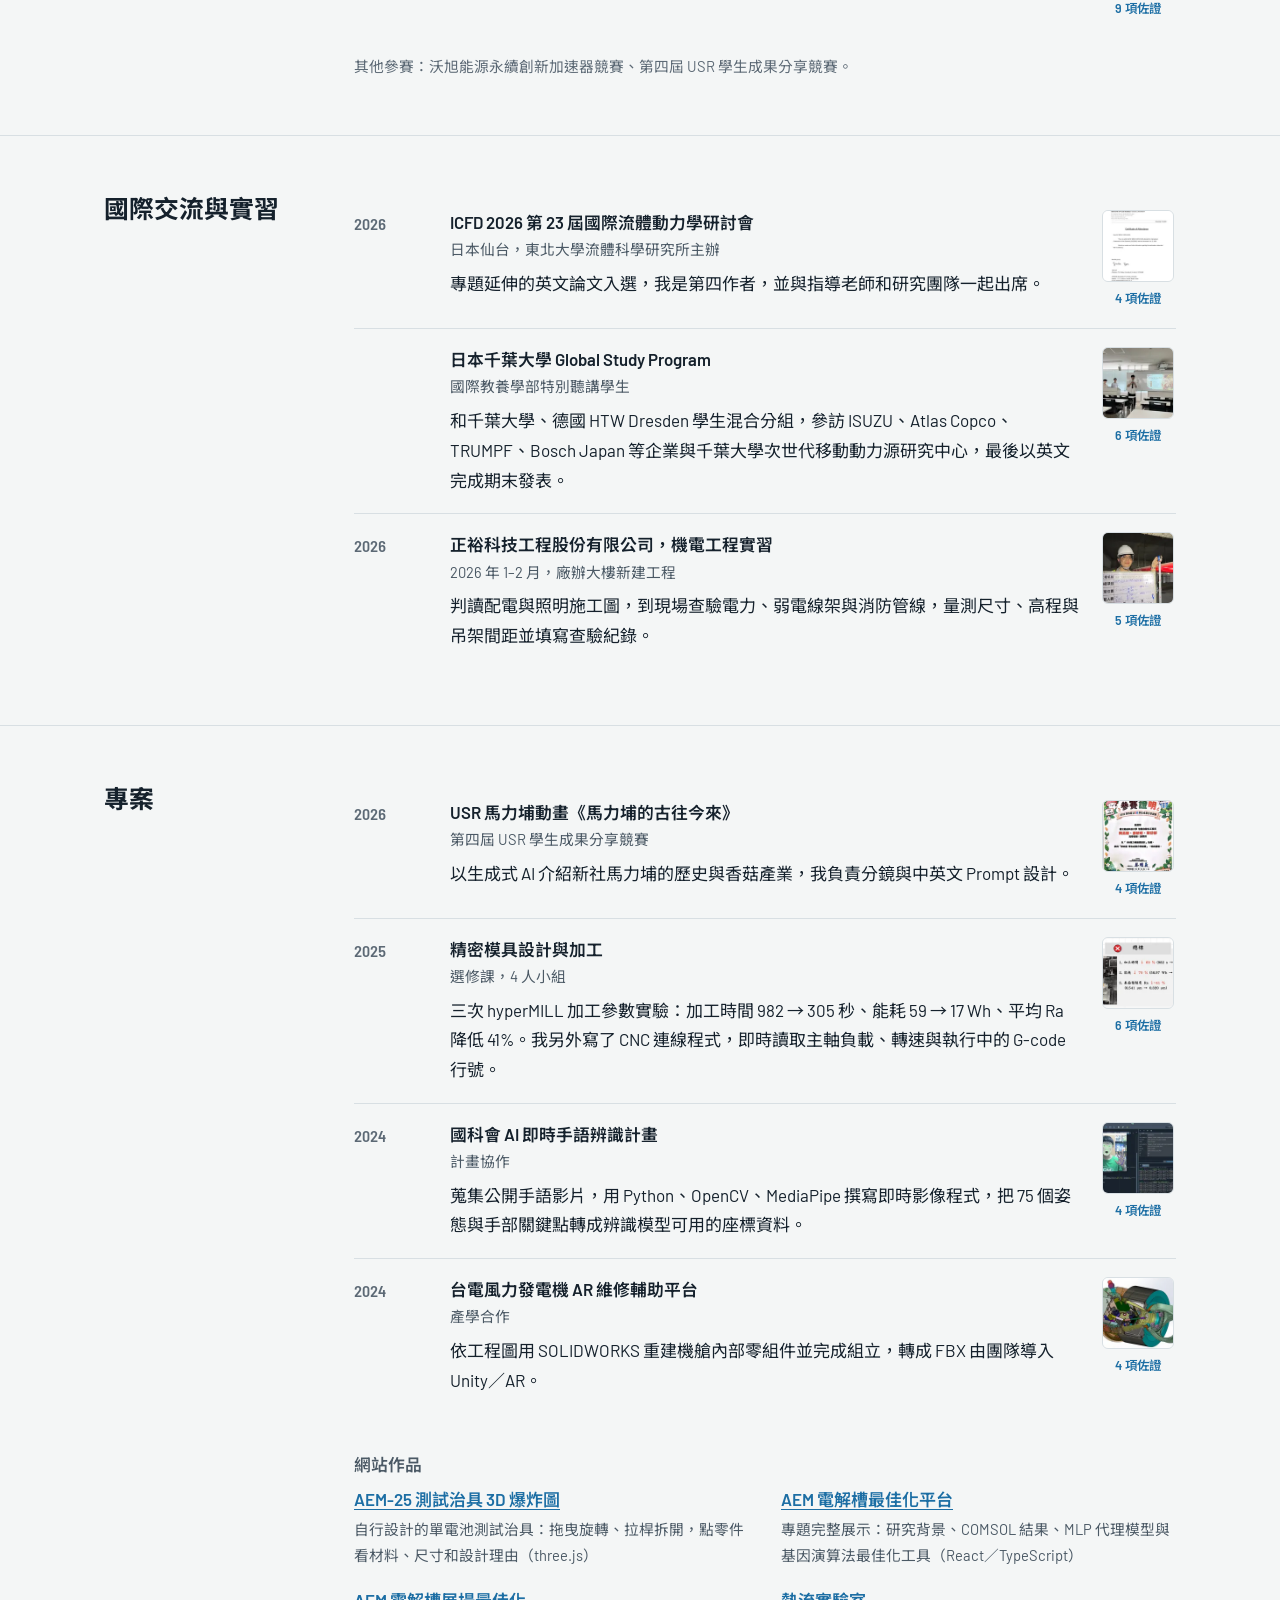
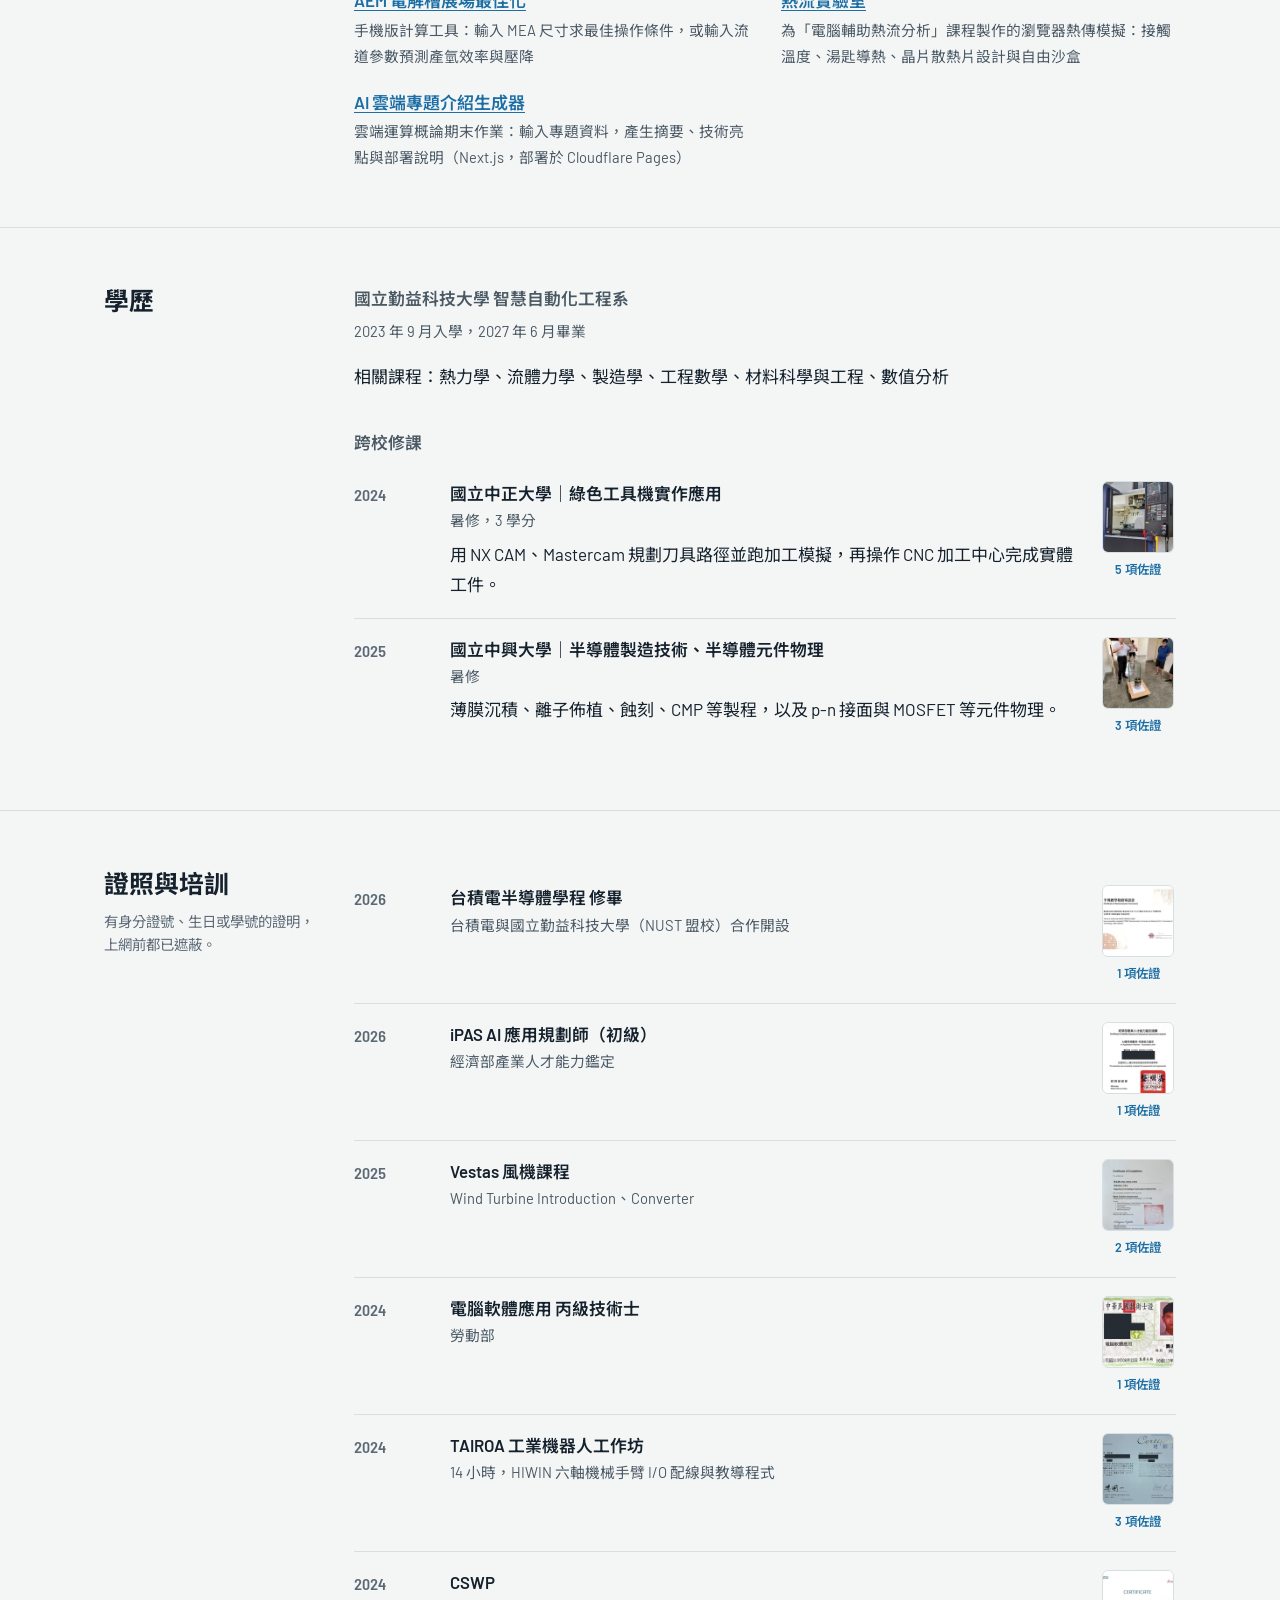
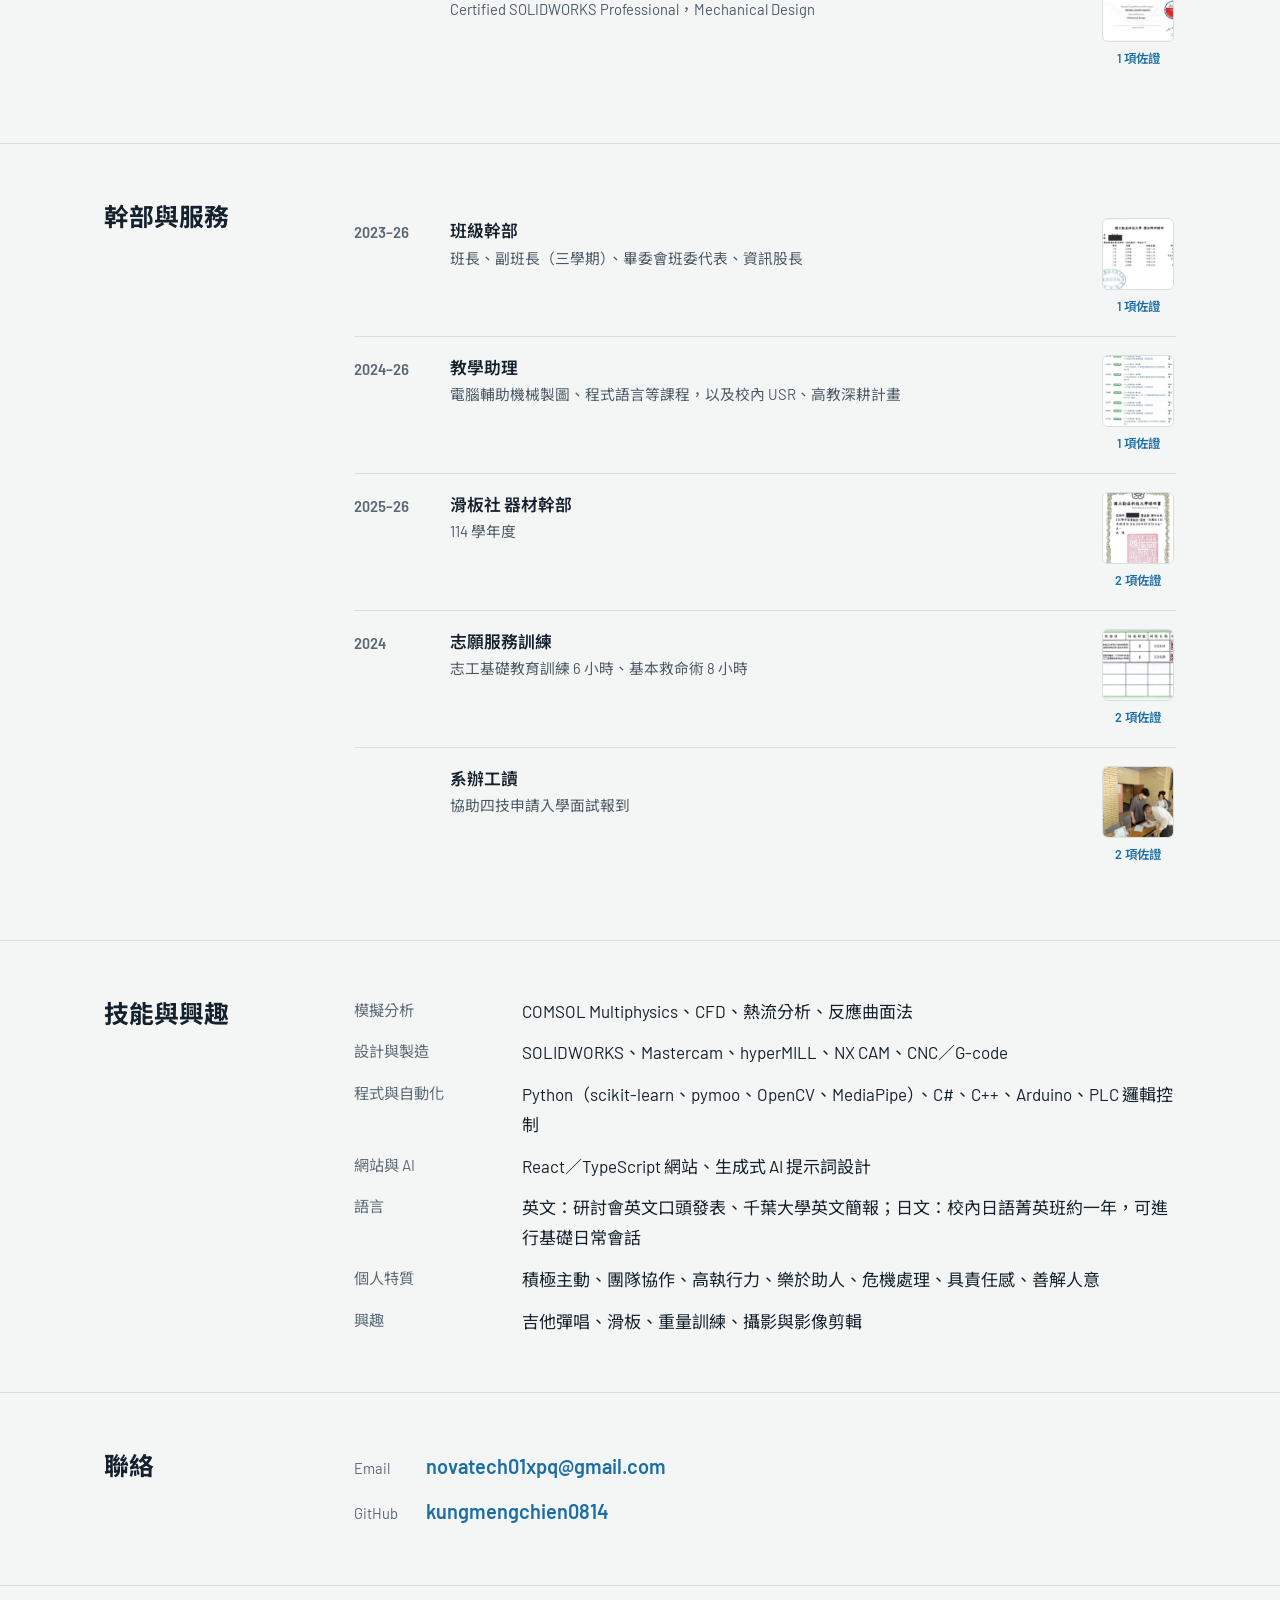
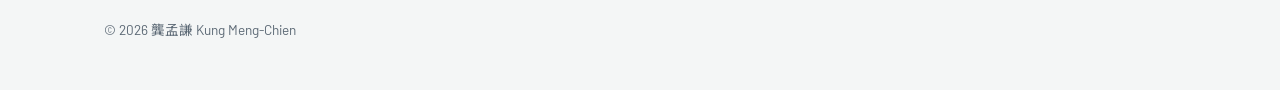
==== commit c1a1b276: "Add ICFD 2026 Sendai conference attendance with certificate and photos" ====
--- a/index.html
+++ b/index.html
@@ -13,7 +13,7 @@
     <link rel="preconnect" href="https://fonts.googleapis.com">
     <link rel="preconnect" href="https://fonts.gstatic.com" crossorigin>
     <link href="https://fonts.googleapis.com/css2?family=Barlow:wght@400;500;600;700&family=Barlow+Semi+Condensed:wght@500;600&family=Noto+Sans+TC:wght@400;700&display=swap" rel="stylesheet">
-    <link rel="stylesheet" href="assets/site.css?v=20261123a">
+    <link rel="stylesheet" href="assets/site.css?v=20261123b">
     <script>try { var t = localStorage.getItem("theme"); if (t === "dark" || t === "light") document.documentElement.dataset.theme = t; } catch (e) {}</script>
 </head>
 <body>
@@ -228,6 +228,14 @@
                 <div class="block-head"><div><h2>國際交流與實習</h2></div></div>
                 <div>
                     <ul class="rows">
+                        <li><a class="row" data-ev="icfd">
+                            <span class="when">2026</span>
+                            <span class="what">
+                                <span class="title">ICFD 2026 第 23 屆國際流體動力學研討會</span>
+                                <span class="meta">日本仙台，東北大學流體科學研究所主辦</span>
+                                <span class="detail">專題延伸的英文論文入選，我是第四作者，並與指導老師和研究團隊一起出席。</span>
+                            </span>
+                        </a></li>
                         <li><a class="row" data-ev="chiba">
                             <span class="when"></span>
                             <span class="what">
@@ -429,7 +437,7 @@
         <div class="wrap">© 2026 龔孟謙 Kung Meng-Chien</div>
     </footer>
 
-    <script src="assets/evidence.js?v=20261123a"></script>
-    <script src="assets/site.js?v=20261123a"></script>
+    <script src="assets/evidence.js?v=20261123b"></script>
+    <script src="assets/site.js?v=20261123b"></script>
 </body>
 </html>
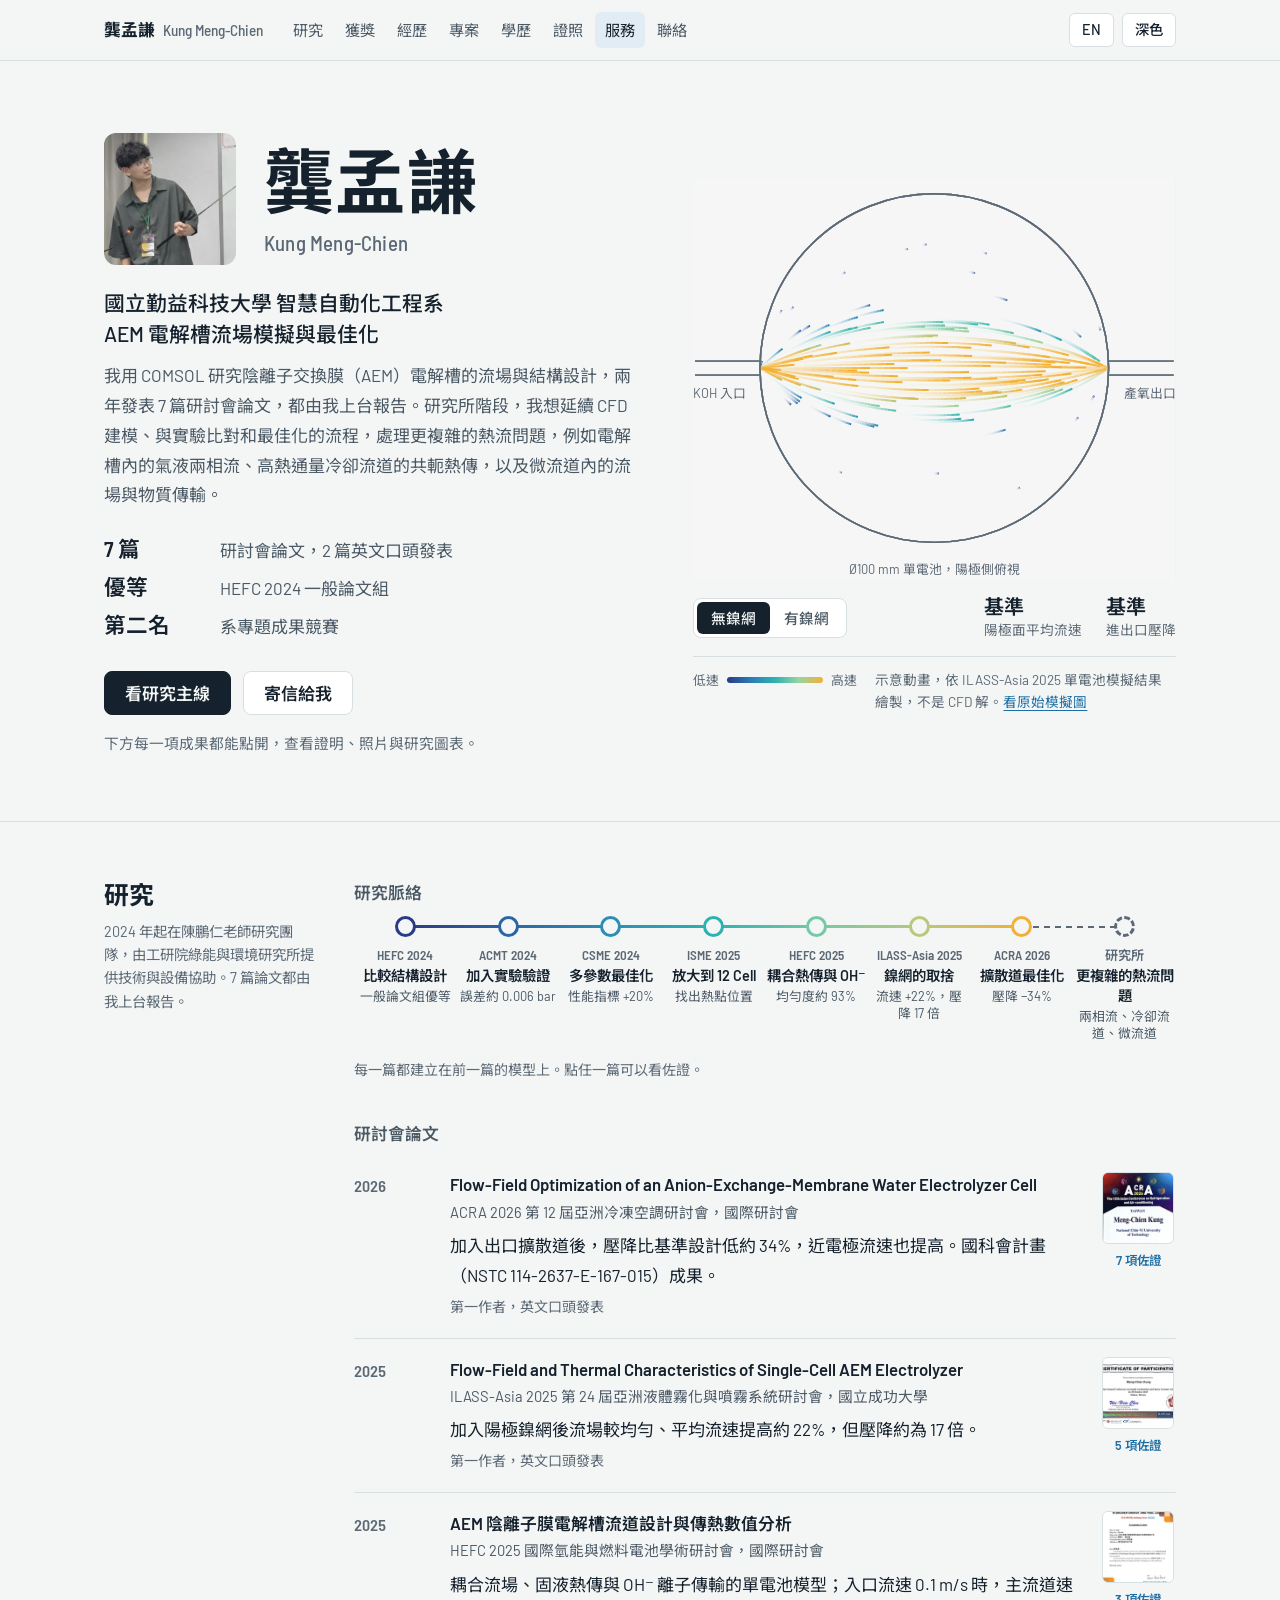
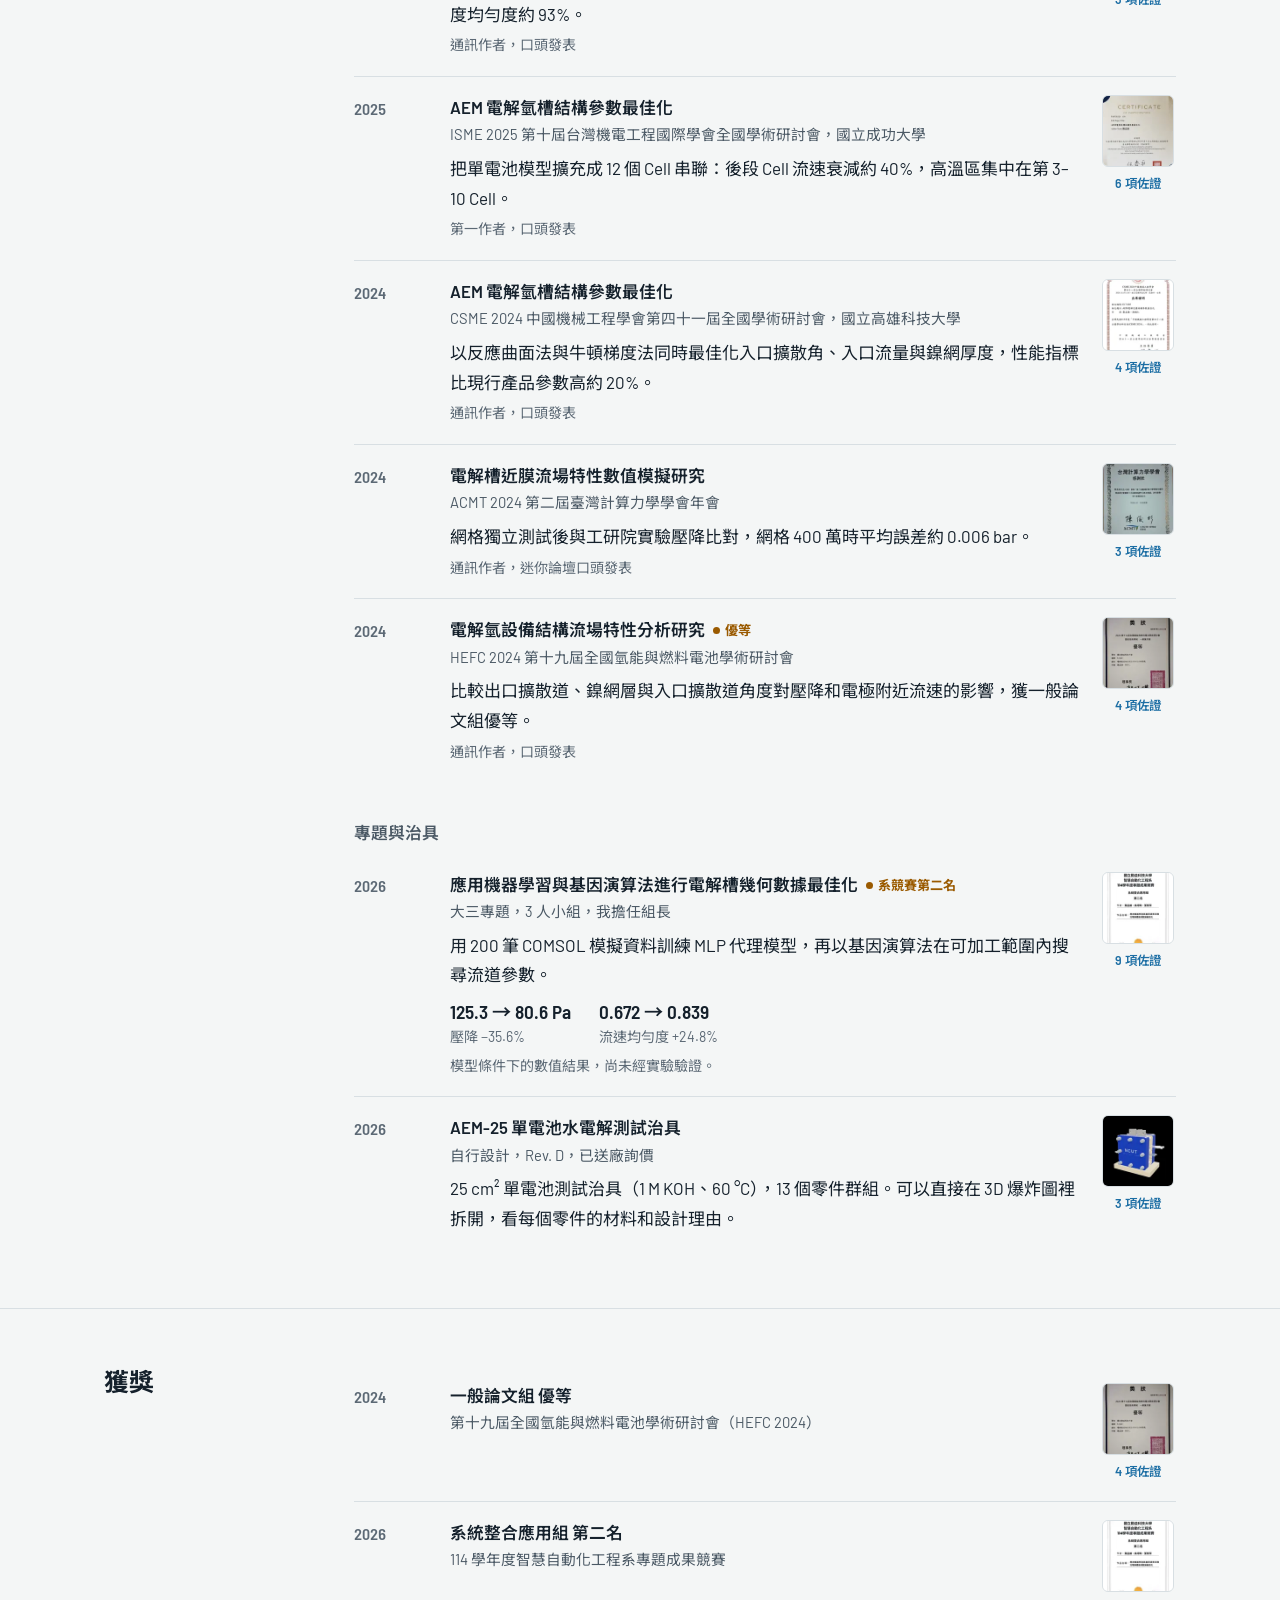
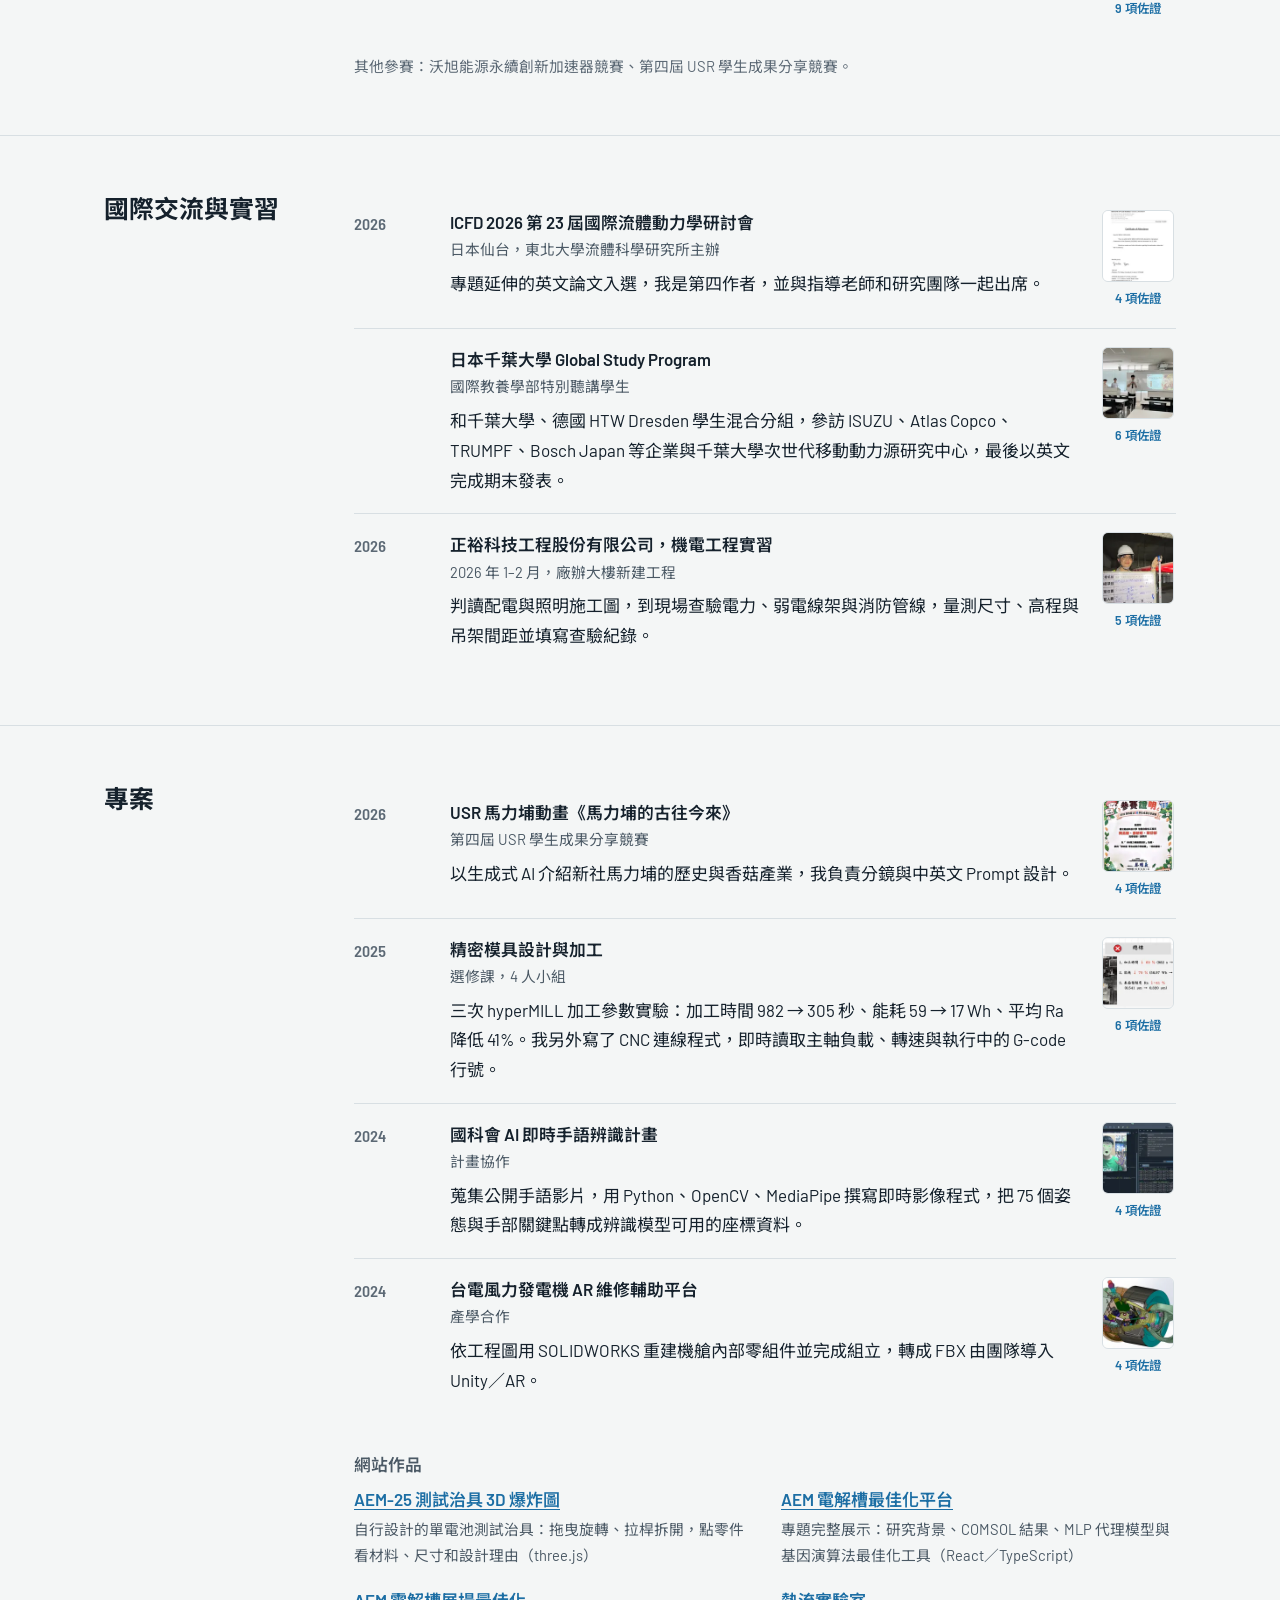
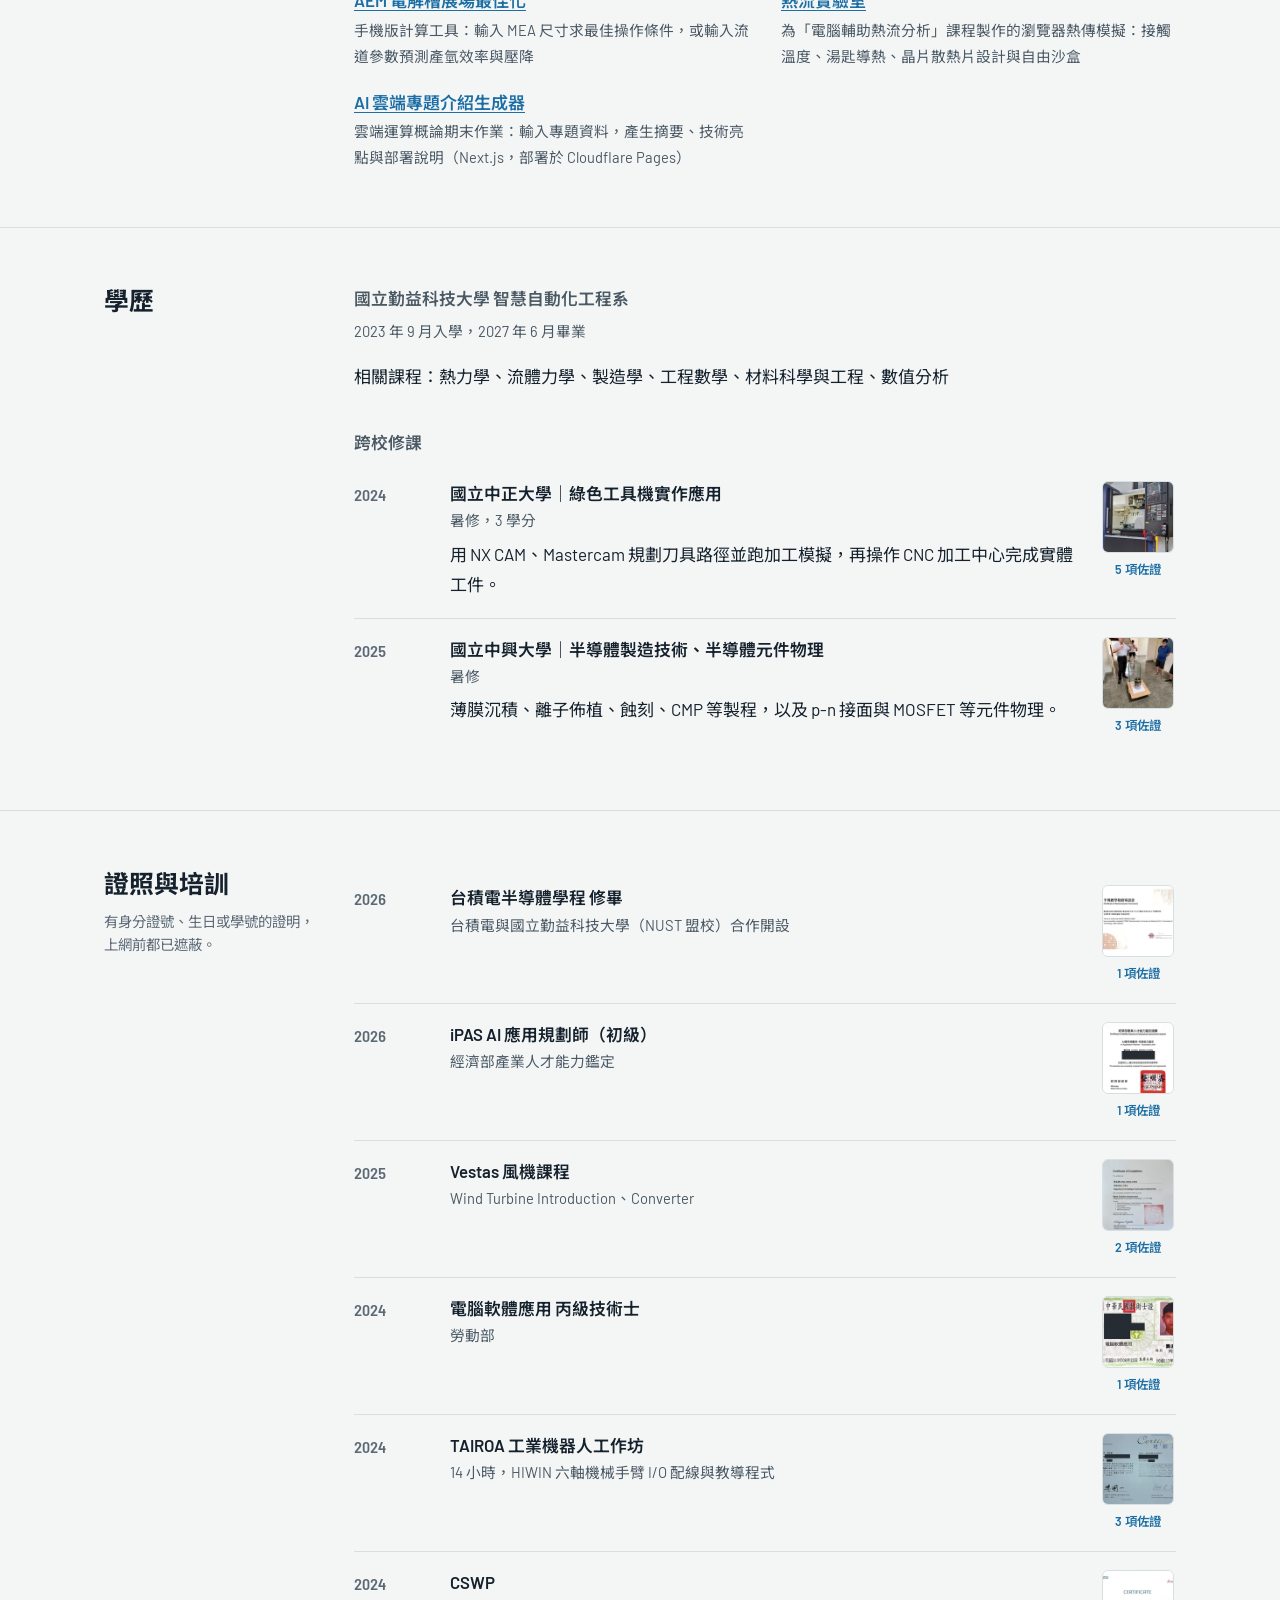
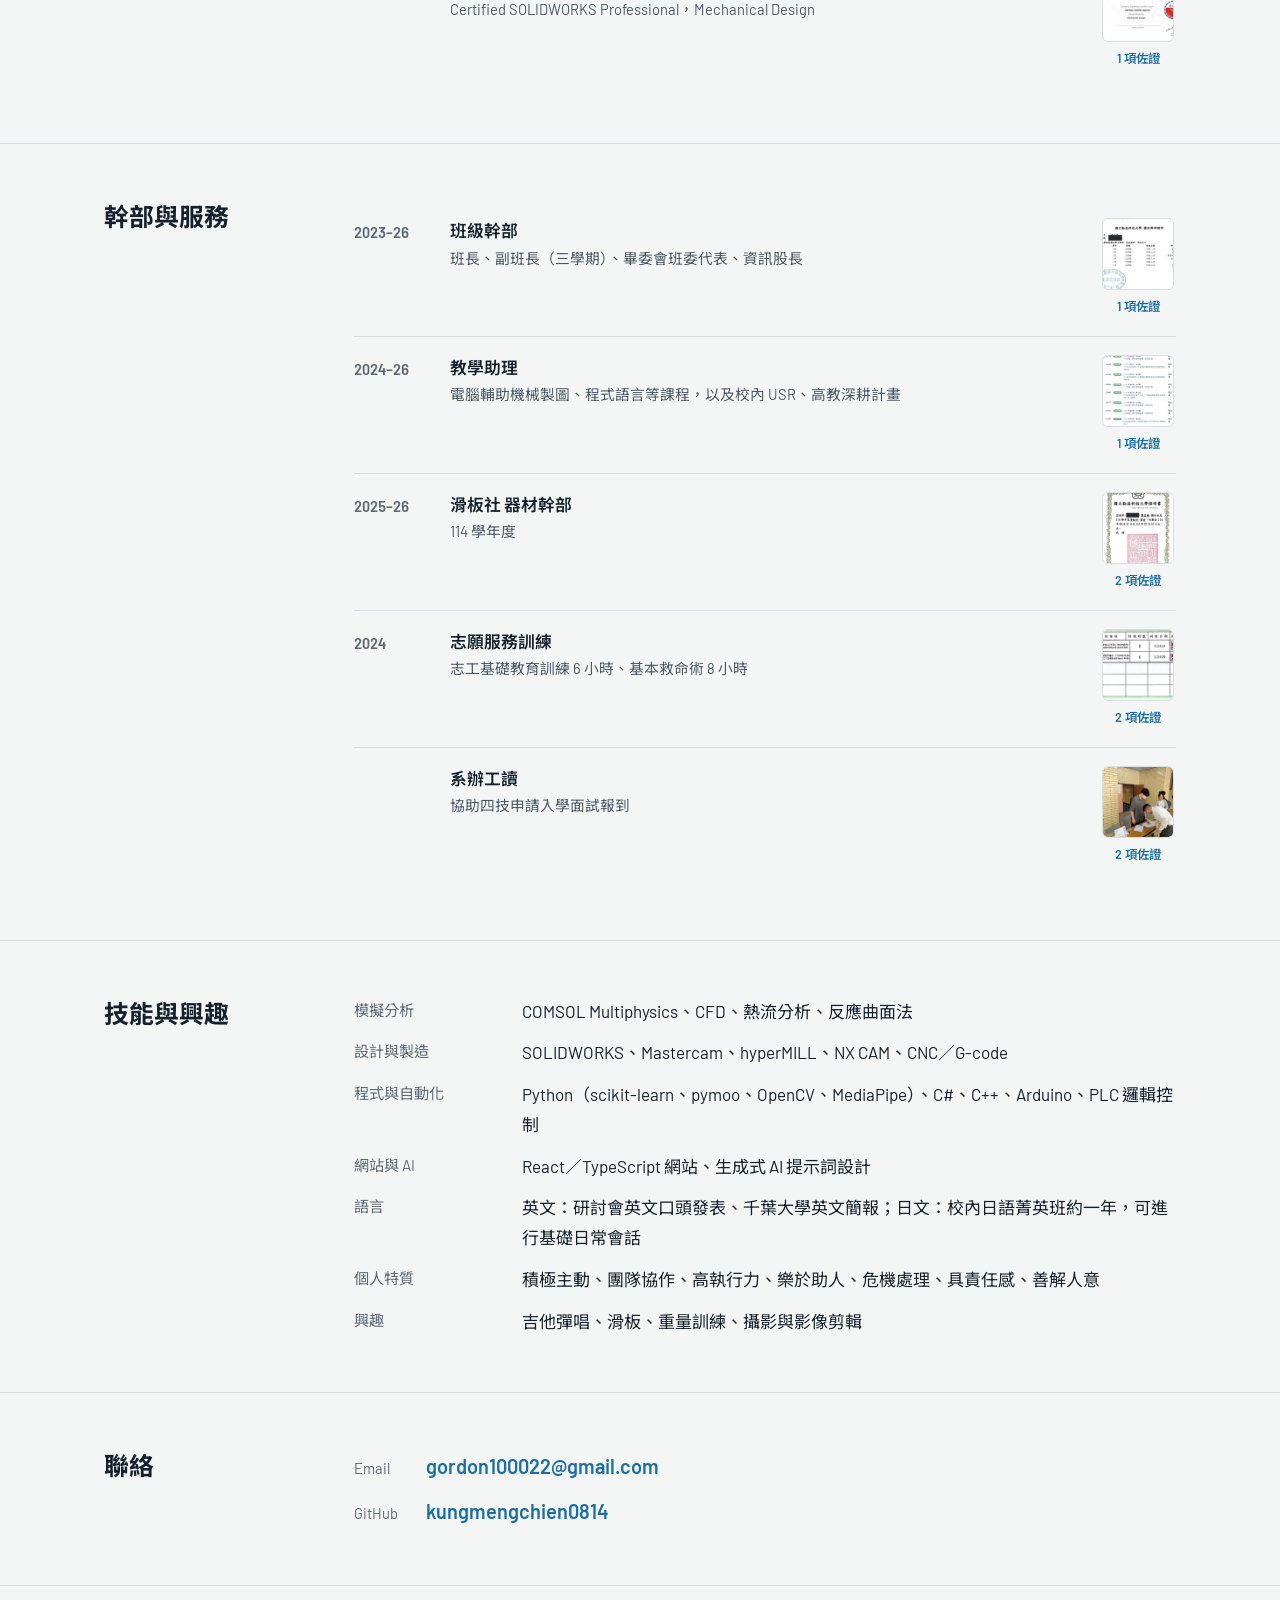
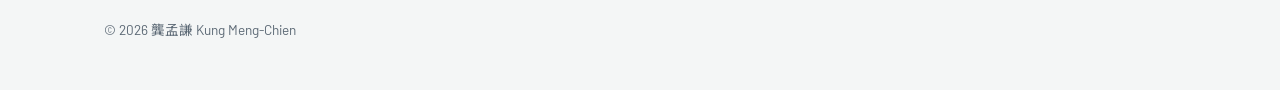
==== commit 9ffa55c6: "Change the contact email" ====
--- a/index.html
+++ b/index.html
@@ -55,7 +55,7 @@
                     </ul>
                     <div class="cta">
                         <a class="btn primary" href="#research">看研究主線</a>
-                        <a class="btn" href="mailto:novatech01xpq@gmail.com">寄信給我</a>
+                        <a class="btn" href="mailto:gordon100022@gmail.com">寄信給我</a>
                     </div>
                     <p class="hint">下方每一項成果都能點開，查看證明、照片與研究圖表。</p>
                 </div>
@@ -425,7 +425,7 @@
                 <div class="block-head"><div><h2>聯絡</h2></div></div>
                 <div>
                     <ul class="contact-list">
-                        <li><span>Email</span><a href="mailto:novatech01xpq@gmail.com">novatech01xpq@gmail.com</a></li>
+                        <li><span>Email</span><a href="mailto:gordon100022@gmail.com">gordon100022@gmail.com</a></li>
                         <li><span>GitHub</span><a href="https://github.com/kungmengchien0814" target="_blank" rel="noopener">kungmengchien0814</a></li>
                     </ul>
                 </div>
